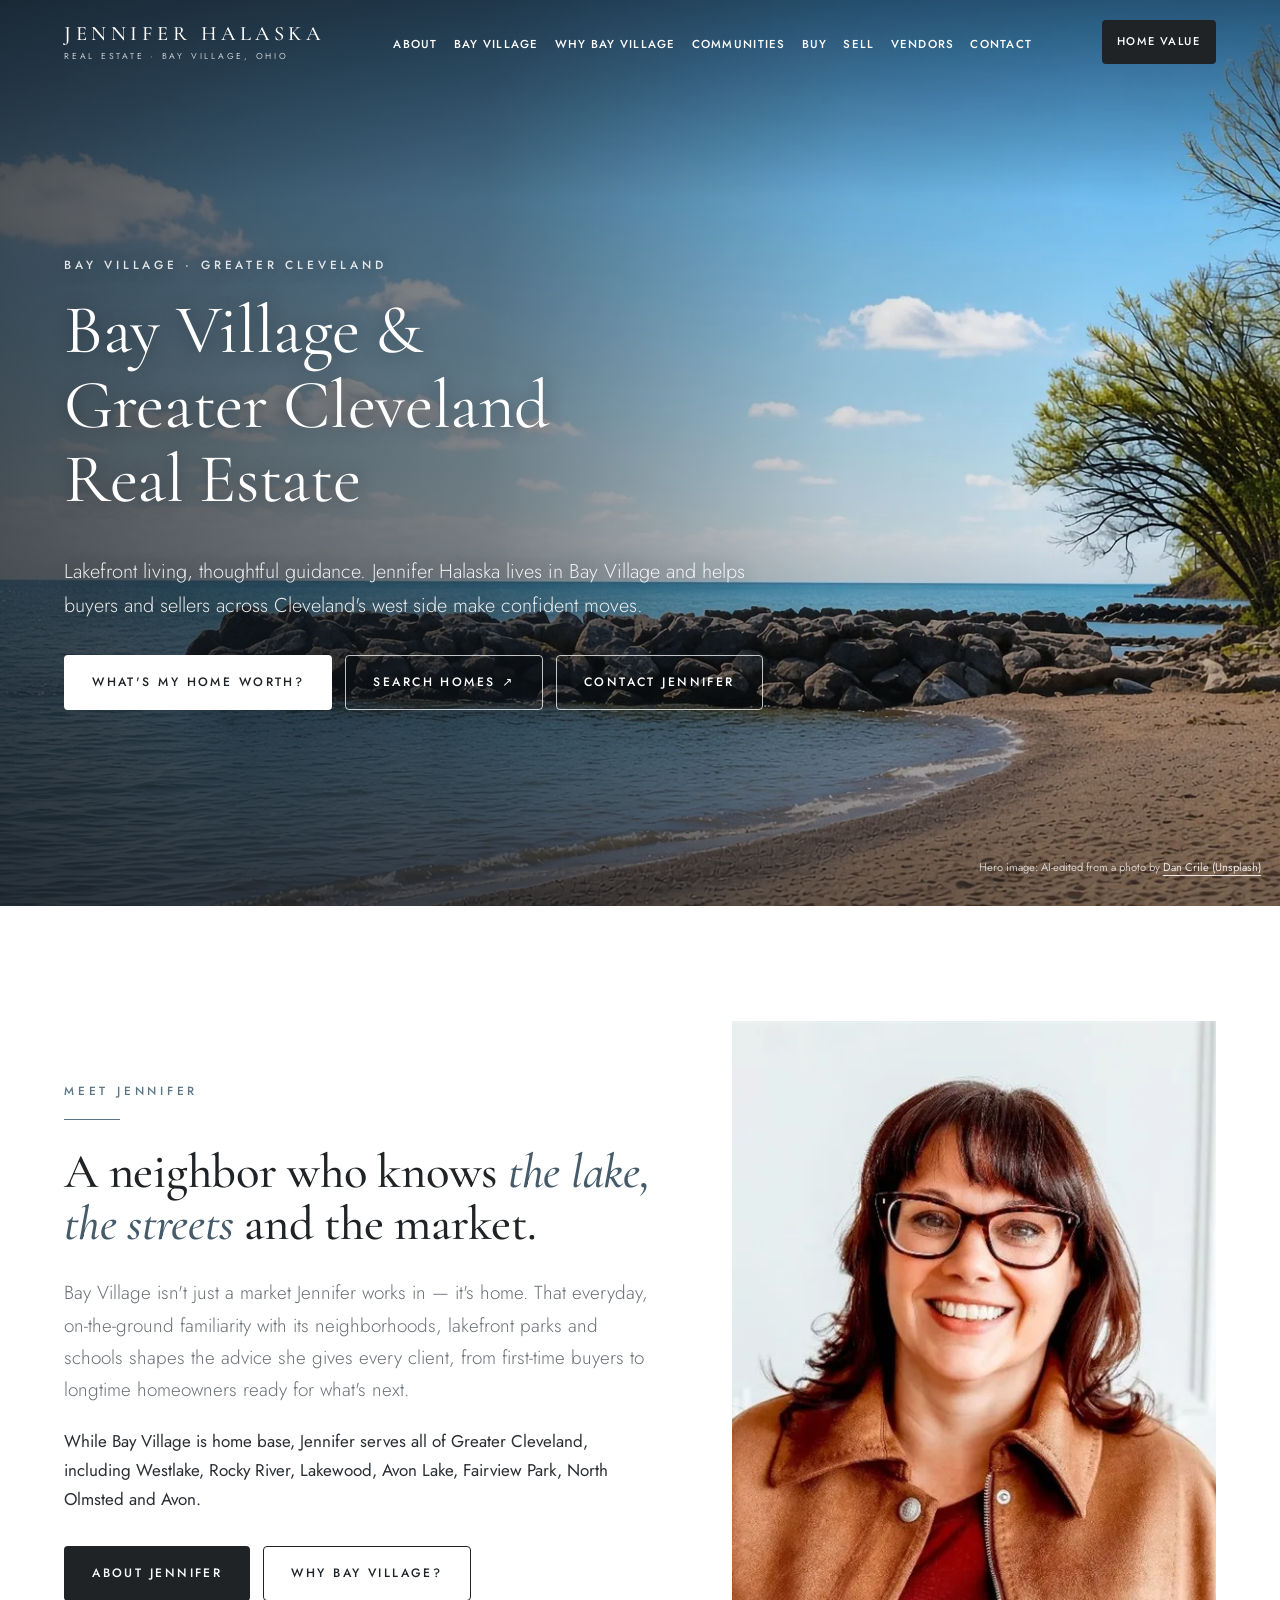
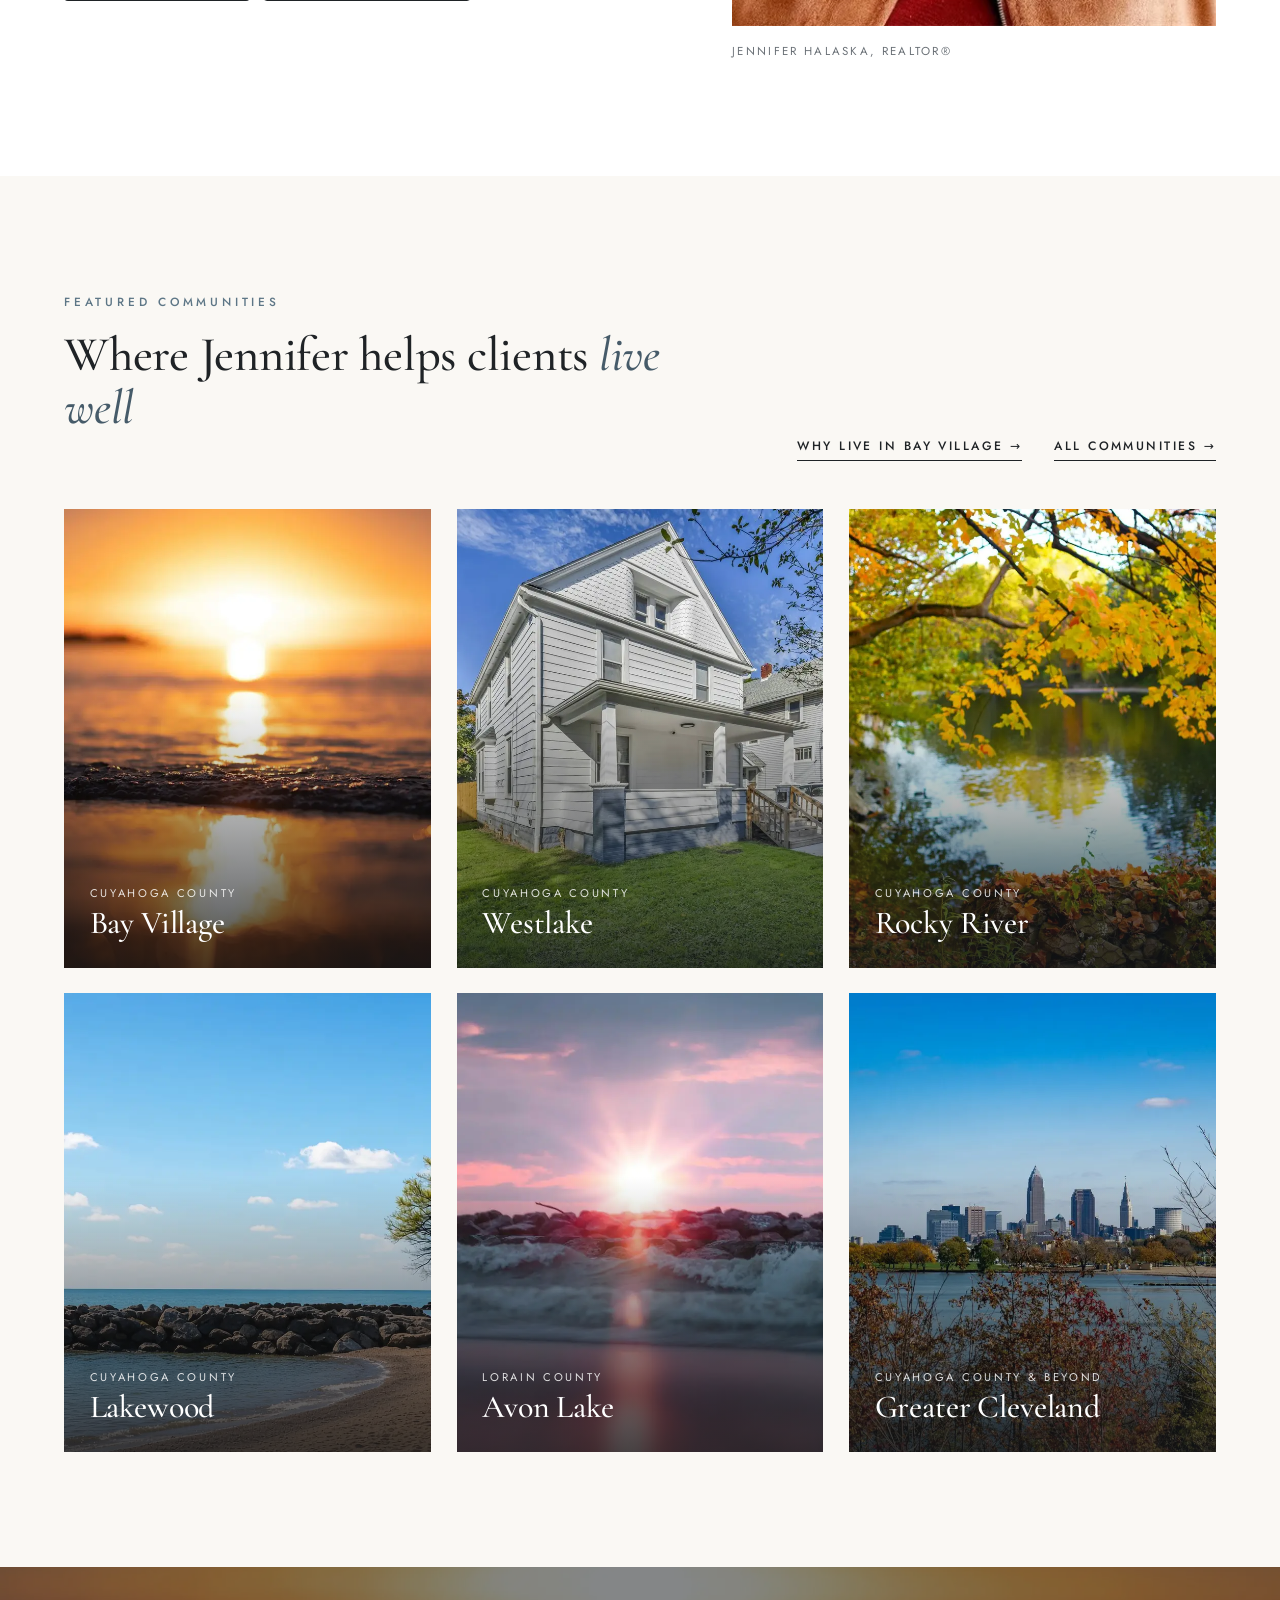
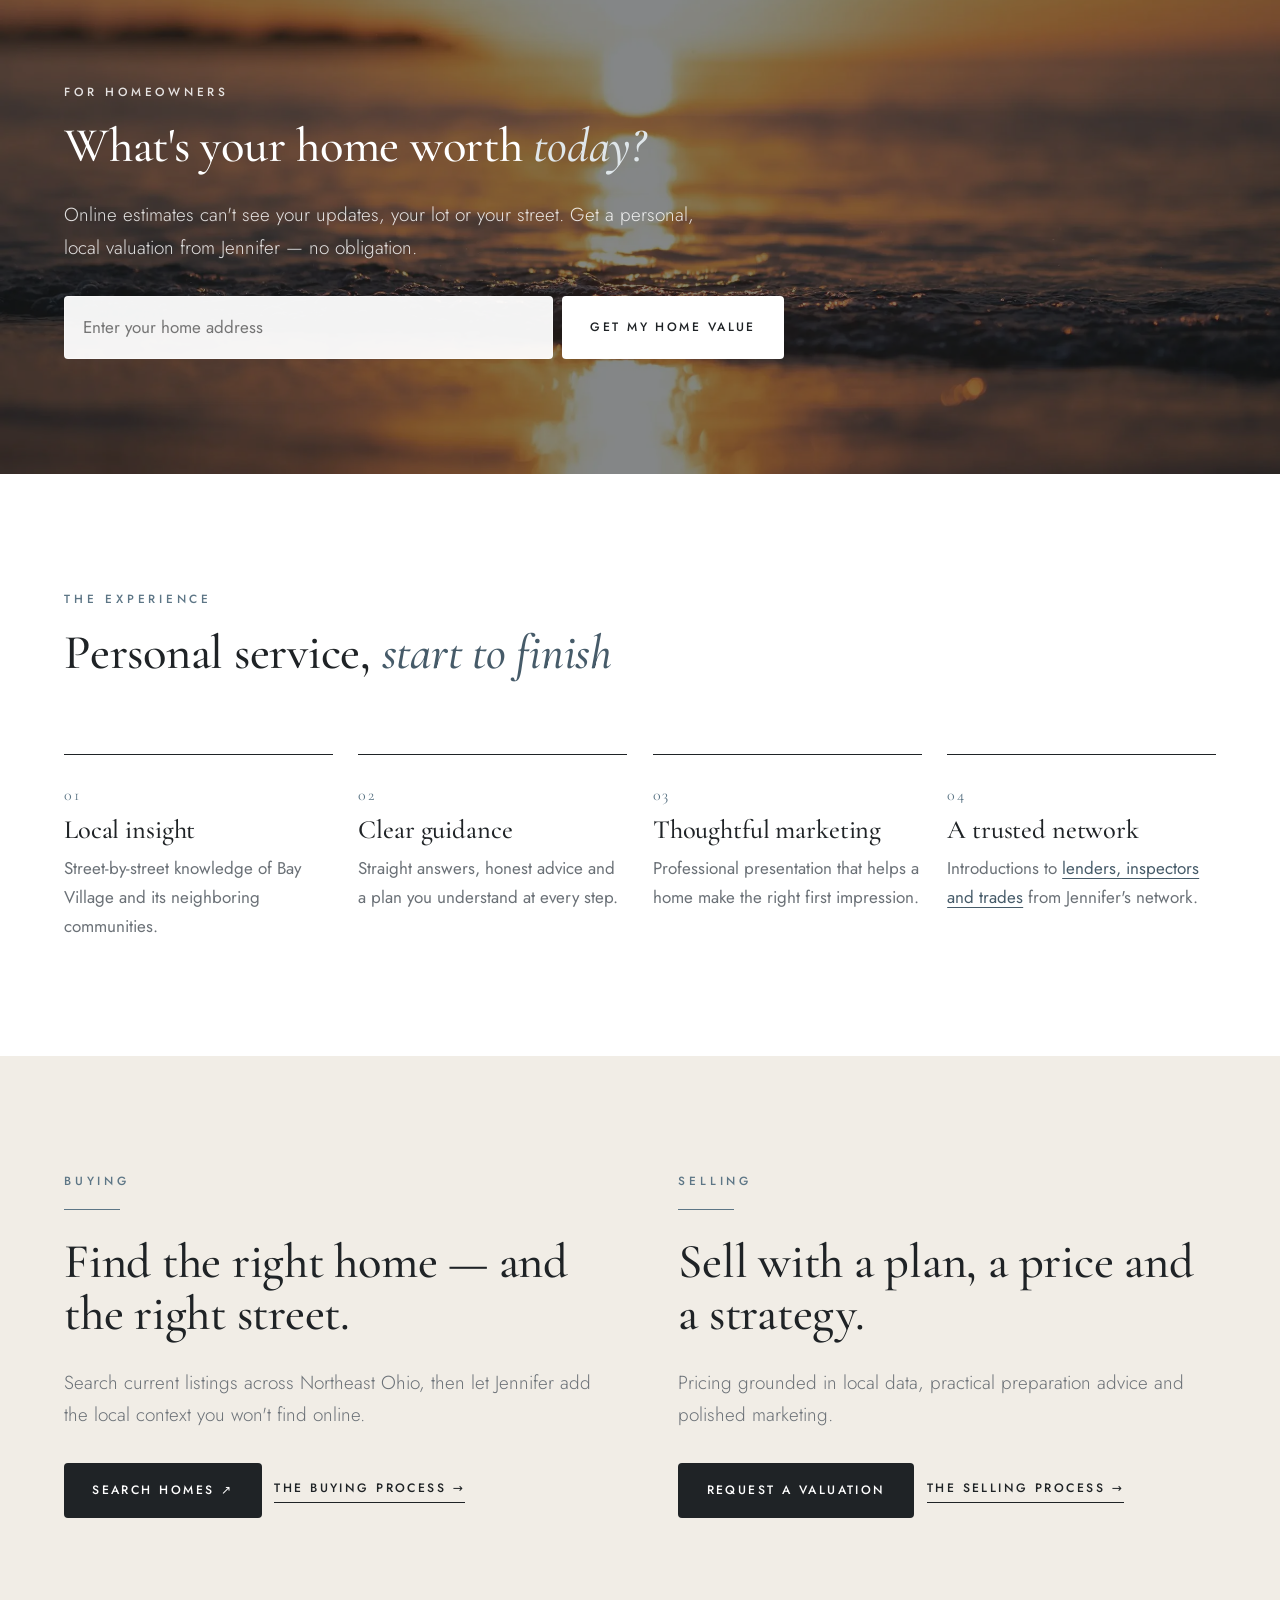
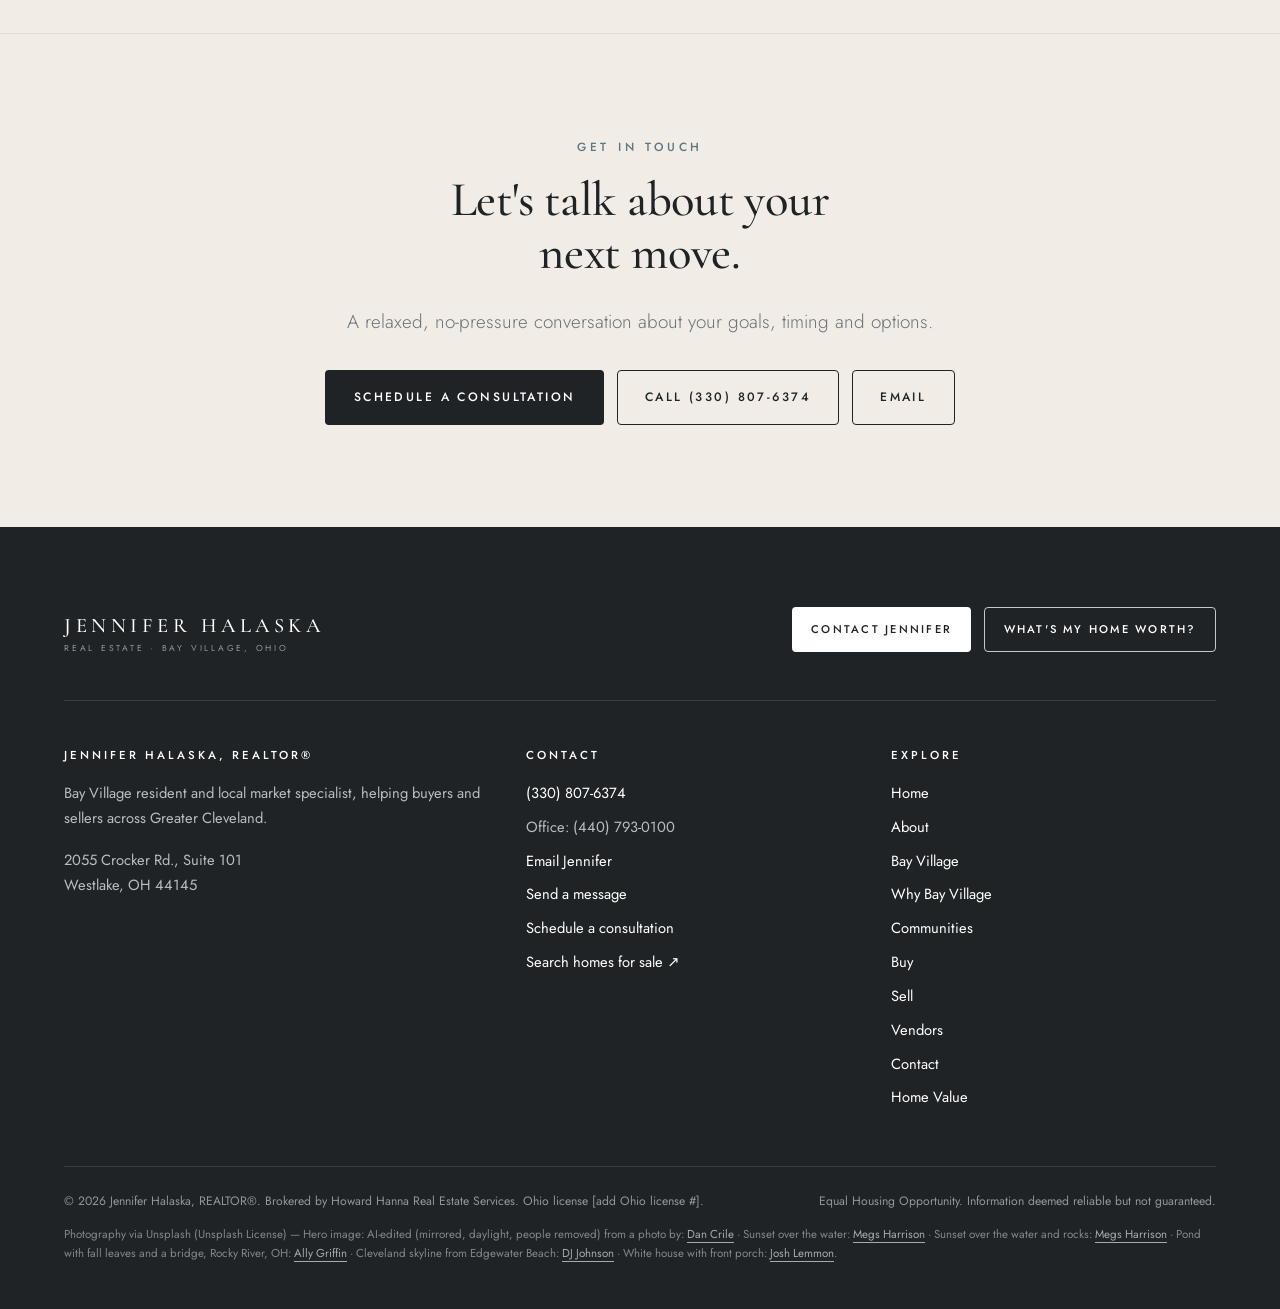
==== index.html @ 8b2d4444 "Launch bayvillageohio.com: Jennifer Halaska real estate site" ====
<!doctype html>
<html lang="en">
<head>
<meta charset="utf-8">
<meta name="viewport" content="width=device-width, initial-scale=1">
<title>Bay Village & Greater Cleveland Real Estate | Jennifer Halaska, REALTOR®</title>
<meta name="description" content="Jennifer Halaska is a Bay Village, Ohio REALTOR® helping buyers and sellers in Bay Village, Westlake, Rocky River, Lakewood, Avon Lake and across Greater Cleveland.">
<link rel="canonical" href="https://bayvillageohio.com/">
<meta name="robots" content="index, follow">
<meta name="theme-color" content="#1f2326">
<meta property="og:type" content="website">
<meta property="og:site_name" content="Jennifer Halaska Real Estate">
<meta property="og:title" content="Bay Village & Greater Cleveland Real Estate | Jennifer Halaska, REALTOR®">
<meta property="og:description" content="Jennifer Halaska is a Bay Village, Ohio REALTOR® helping buyers and sellers in Bay Village, Westlake, Rocky River, Lakewood, Avon Lake and across Greater Cleveland.">
<meta property="og:url" content="https://bayvillageohio.com/">
<meta property="og:image" content="https://bayvillageohio.com/assets/img/og-image.jpg">
<meta property="og:image:width" content="1200"><meta property="og:image:height" content="630">
<meta property="og:locale" content="en_US">
<meta name="twitter:card" content="summary_large_image">
<meta name="twitter:title" content="Bay Village & Greater Cleveland Real Estate | Jennifer Halaska, REALTOR®">
<meta name="twitter:description" content="Jennifer Halaska is a Bay Village, Ohio REALTOR® helping buyers and sellers in Bay Village, Westlake, Rocky River, Lakewood, Avon Lake and across Greater Cleveland.">
<meta name="twitter:image" content="https://bayvillageohio.com/assets/img/og-image.jpg">
<meta name="geo.region" content="US-OH"><meta name="geo.placename" content="Bay Village">
<link rel="icon" href="assets/img/favicon.svg" type="image/svg+xml">
<link rel="preconnect" href="https://fonts.googleapis.com">
<link rel="preconnect" href="https://fonts.gstatic.com" crossorigin>
<link href="https://fonts.googleapis.com/css2?family=Cormorant+Garamond:ital,wght@0,400;0,500;1,400;1,500&family=Jost:wght@300;400;500&display=swap" rel="stylesheet">
<link rel="stylesheet" href="assets/css/styles.css">
<script type="application/ld+json">{"@context": "https://schema.org", "@type": "RealEstateAgent", "@id": "https://bayvillageohio.com/#agent", "name": "Jennifer Halaska", "jobTitle": "REALTOR®", "url": "https://bayvillageohio.com/", "image": "https://bayvillageohio.com/assets/img/jennifer-halaska-realtor-bay-village.jpg", "telephone": "+13308076374", "contactPoint": [{"@type": "ContactPoint", "telephone": "+13308076374", "contactType": "sales", "areaServed": "US-OH"}, {"@type": "ContactPoint", "telephone": "+14407930100", "contactType": "office"}], "worksFor": {"@type": "RealEstateAgent", "name": "Howard Hanna Real Estate Services"}, "address": {"@type": "PostalAddress", "streetAddress": "2055 Crocker Rd., Suite 101", "addressLocality": "Westlake", "addressRegion": "OH", "postalCode": "44145", "addressCountry": "US"}, "areaServed": [{"@type": "City", "name": "Bay Village, OH"}, {"@type": "City", "name": "Westlake, OH"}, {"@type": "City", "name": "Avon Lake, OH"}, {"@type": "City", "name": "Rocky River, OH"}, {"@type": "City", "name": "Lakewood, OH"}, {"@type": "City", "name": "Fairview Park, OH"}, {"@type": "City", "name": "North Olmsted, OH"}, {"@type": "City", "name": "Avon, OH"}, {"@type": "City", "name": "Cleveland, OH"}], "sameAs": ["https://jenniferhalaska.howardhanna.com/"], "knowsAbout": ["Bay Village real estate", "Greater Cleveland homes", "Lakefront homes", "Home valuation"]}</script>
</head>
<body class="home">
<a class="skip" href="#main">Skip to content</a>
<header class="site-header">
 <nav class="container nav" aria-label="Main">
  <a class="wordmark" href="index.html" aria-label="Jennifer Halaska Real Estate — home"><span class="wm-name">Jennifer Halaska</span><span class="wm-sub">Real Estate · Bay Village, Ohio</span></a>
  <ul class="nav-links" id="nav-links"><li><a href="about.html">About</a></li><li><a href="bay-village.html">Bay Village</a></li><li><a href="why-bay-village.html">Why Bay Village</a></li><li><a href="areas.html">Communities</a></li><li><a href="buyers.html">Buy</a></li><li><a href="sellers.html">Sell</a></li><li><a href="vendors.html">Vendors</a></li><li><a href="contact.html">Contact</a></li></ul>
  <div class="nav-cta">
   <a class="btn btn-outline btn-sm" href="tel:+13308076374">(330) 807-6374</a>
   <a class="btn btn-dark btn-sm" href="home-value.html">Home Value</a>
   <button class="menu-btn" aria-expanded="false" aria-controls="nav-links">Menu</button>
  </div>
 </nav>
</header>
<main id="main">

<section class="hero" aria-label="Introduction">
 <picture><source srcset="assets/img/hero-lake-erie-daylight.webp" type="image/webp"><img class="hero-img" src="assets/img/hero-lake-erie-daylight.jpg" width="2560" height="1440" alt="Sunlit Lake Erie shoreline with a rocky breakwall and sandy beach under a clear blue sky" fetchpriority="high" decoding="async"></picture>
 <div class="container hero-inner">
  <span class="kicker">Bay Village · Greater Cleveland</span>
  <h1>Bay Village &amp; Greater Cleveland Real Estate</h1>
  <p class="lead">Lakefront living, thoughtful guidance. Jennifer Halaska lives in Bay Village and helps buyers and sellers across Cleveland's west side make confident moves.</p>
  <div class="btn-row">
   <a class="btn btn-white" href="home-value.html">What's my home worth?</a>
   <a class="btn btn-ghost-light" href="https://jenniferhalaska.howardhanna.com/" target="_blank" rel="noopener">Search homes ↗</a>
   <a class="btn btn-ghost-light" href="contact.html">Contact Jennifer</a>
  </div>
 </div>
 <p class="hero-credit">Hero image: AI-edited from a photo by <a href="https://unsplash.com/photos/cKwfDLa5XXw" target="_blank" rel="noopener">Dan Crile (Unsplash)</a></p>
</section>

<section class="bg-white">
 <div class="container split wide-left">
  <div>
   <span class="kicker">Meet Jennifer</span>
   <div class="rule"></div>
   <h2>A neighbor who knows <em>the lake, the streets</em> and the market.</h2>
   <p class="lead">Bay Village isn't just a market Jennifer works in — it's home. That everyday, on-the-ground familiarity with its neighborhoods, lakefront parks and schools shapes the advice she gives every client, from first-time buyers to longtime homeowners ready for what's next.</p>
   <p>While Bay Village is home base, Jennifer serves all of Greater Cleveland, including Westlake, Rocky River, Lakewood, Avon Lake, Fairview Park, North Olmsted and Avon.</p>
   <div class="btn-row"><a class="btn btn-dark" href="about.html">About Jennifer</a><a class="btn btn-outline" href="why-bay-village.html">Why Bay Village?</a></div>
  </div>
  <figure class="portrait" style="margin:0">
   <picture><source srcset="assets/img/jennifer-halaska-realtor-bay-village.webp" type="image/webp"><img src="assets/img/jennifer-halaska-realtor-bay-village.jpg" width="622" height="628" loading="lazy" alt="Portrait of Jennifer Halaska, REALTOR® in Bay Village, Ohio"></picture>
   <figcaption>Jennifer Halaska, REALTOR®</figcaption>
  </figure>
 </div>
</section>

<section>
 <div class="container">
  <div class="section-head"><div><span class="kicker">Featured communities</span><h2>Where Jennifer helps clients <em>live well</em></h2></div><div style="display:flex;gap:2rem;flex-wrap:wrap"><a class="link-arrow" href="why-bay-village.html">Why live in Bay Village →</a><a class="link-arrow" href="areas.html">All communities →</a></div></div>
  <div class="grid g3"><a class="comm" href="bay-village.html"><picture><source srcset="assets/img/card-bay-village.webp" type="image/webp"><img class="" src="assets/img/card-bay-village.jpg" width="720" height="920" alt="Sun setting over calm water" loading="lazy" decoding="async"></picture><div class="comm-body"><span>Cuyahoga County</span><h3>Bay Village</h3></div></a><a class="comm" href="areas.html#westlake"><picture><source srcset="assets/img/card-westlake.webp" type="image/webp"><img class="" src="assets/img/card-westlake.jpg" width="720" height="920" alt="White two-story house with a front porch" loading="lazy" decoding="async"></picture><div class="comm-body"><span>Cuyahoga County</span><h3>Westlake</h3></div></a><a class="comm" href="areas.html#rocky-river"><picture><source srcset="assets/img/card-rocky-river.webp" type="image/webp"><img class="" src="assets/img/card-rocky-river.jpg" width="720" height="920" alt="Pond framed by autumn leaves in Rocky River, Ohio" loading="lazy" decoding="async"></picture><div class="comm-body"><span>Cuyahoga County</span><h3>Rocky River</h3></div></a><a class="comm" href="areas.html#lakewood"><picture><source srcset="assets/img/card-lakewood.webp" type="image/webp"><img class="" src="assets/img/card-lakewood.jpg" width="720" height="920" alt="Sunlit Lake Erie shoreline with a rocky breakwall" loading="lazy" decoding="async"></picture><div class="comm-body"><span>Cuyahoga County</span><h3>Lakewood</h3></div></a><a class="comm" href="areas.html#avon-lake"><picture><source srcset="assets/img/card-avon-lake.webp" type="image/webp"><img class="" src="assets/img/card-avon-lake.jpg" width="720" height="920" alt="Sun setting over a rocky shoreline" loading="lazy" decoding="async"></picture><div class="comm-body"><span>Lorain County</span><h3>Avon Lake</h3></div></a><a class="comm" href="areas.html#greater-cleveland"><picture><source srcset="assets/img/card-cleveland.webp" type="image/webp"><img class="" src="assets/img/card-cleveland.jpg" width="720" height="920" alt="Cleveland skyline across the water from Edgewater Beach" loading="lazy" decoding="async"></picture><div class="comm-body"><span>Cuyahoga County & beyond</span><h3>Greater Cleveland</h3></div></a></div>
 </div>
</section>

<section class="value-band">
 <picture><source srcset="assets/img/lake-erie-sunset-shore.webp" type="image/webp"><img class="vb-img" src="assets/img/lake-erie-sunset-shore.jpg" width="2400" height="1400" alt="Sun setting over the lake" loading="lazy" decoding="async"></picture>
 <div class="container">
  <span class="kicker" style="color:rgba(255,255,255,.85)">For homeowners</span>
  <h2>What's your home worth <em style="color:#dfe6ea">today?</em></h2>
  <p class="lead">Online estimates can't see your updates, your lot or your street. Get a personal, local valuation from Jennifer — no obligation.</p>
  <form class="value-form" action="home-value.html" method="get">
   <label class="hp" for="hv-address">Property address</label>
   <input id="hv-address" name="address" placeholder="Enter your home address" autocomplete="street-address" required>
   <button class="btn btn-white" type="submit">Get my home value</button>
  </form>
 </div>
</section>

<section class="bg-white">
 <div class="container">
  <div class="section-head"><div><span class="kicker">The experience</span><h2>Personal service, <em>start to finish</em></h2></div></div>
  <div class="grid g4">
   <div class="pillar"><span class="num">01</span><h3>Local insight</h3><p>Street-by-street knowledge of Bay Village and its neighboring communities.</p></div>
   <div class="pillar"><span class="num">02</span><h3>Clear guidance</h3><p>Straight answers, honest advice and a plan you understand at every step.</p></div>
   <div class="pillar"><span class="num">03</span><h3>Thoughtful marketing</h3><p>Professional presentation that helps a home make the right first impression.</p></div>
   <div class="pillar"><span class="num">04</span><h3>A trusted network</h3><p>Introductions to <a href="vendors.html">lenders, inspectors and trades</a> from Jennifer's network.</p></div>
  </div>
 </div>
</section>

<section class="bg-stone">
 <div class="container split">
  <div>
   <span class="kicker">Buying</span><div class="rule"></div>
   <h2>Find the right home — and the right street.</h2>
   <p class="lead">Search current listings across Northeast Ohio, then let Jennifer add the local context you won't find online.</p>
   <div class="btn-row"><a class="btn btn-dark" href="https://jenniferhalaska.howardhanna.com/" target="_blank" rel="noopener">Search homes ↗</a><a class="link-arrow" style="align-self:center" href="buyers.html">The buying process →</a></div>
  </div>
  <div>
   <span class="kicker">Selling</span><div class="rule"></div>
   <h2>Sell with a plan, a price and a strategy.</h2>
   <p class="lead">Pricing grounded in local data, practical preparation advice and polished marketing.</p>
   <div class="btn-row"><a class="btn btn-dark" href="home-value.html">Request a valuation</a><a class="link-arrow" style="align-self:center" href="sellers.html">The selling process →</a></div>
  </div>
 </div>
</section>
<!-- PLACEHOLDER: Testimonials intentionally omitted until Jennifer supplies real, client-approved reviews. -->
<section class="cta"><div class="container"><span class="kicker">Get in touch</span><h2>Let's talk about your next move.</h2><p class="lead" style="margin-inline:auto">A relaxed, no-pressure conversation about your goals, timing and options.</p>
<div class="btn-row"><a class="btn btn-dark" href="contact.html?topic=Consultation#contact-form">Schedule a consultation</a><a class="btn btn-outline" href="tel:+13308076374">Call (330) 807-6374</a><a class="btn btn-outline" href="mailto:your-email@example.com">Email</a></div></div></section>
</main>
<footer class="site-footer">
 <div class="container">
  <div class="footer-top">
   <a class="wordmark" href="index.html" aria-label="Jennifer Halaska Real Estate — home"><span class="wm-name">Jennifer Halaska</span><span class="wm-sub">Real Estate · Bay Village, Ohio</span></a>
   <div class="btn-row" style="margin:0"><a class="btn btn-white btn-sm" href="contact.html">Contact Jennifer</a><a class="btn btn-ghost-light btn-sm" href="home-value.html">What's my home worth?</a></div>
  </div>
  <div class="footer-grid">
   <div>
    <h3>Jennifer Halaska, REALTOR®</h3>
    <p>Bay Village resident and local market specialist, helping buyers and sellers across Greater Cleveland.</p>
    <p>2055 Crocker Rd., Suite 101<br>Westlake, OH 44145</p>
   </div>
   <div>
    <h3>Contact</h3>
    <ul>
     <li><a href="tel:+13308076374">(330) 807-6374</a></li>
     <li><a href="tel:+14407930100" style="color:#b7bdc2">Office: (440) 793-0100</a></li>
     <li><a href="mailto:your-email@example.com">Email Jennifer</a></li>
     <li><a href="contact.html">Send a message</a></li>
     <li><a href="contact.html?topic=Consultation#contact-form">Schedule a consultation</a></li>
     <li><a href="https://jenniferhalaska.howardhanna.com/" target="_blank" rel="noopener">Search homes for sale ↗</a></li>
    </ul>
   </div>
   <div>
    <h3>Explore</h3>
    <ul><li><a href="index.html">Home</a></li><li><a href="about.html">About</a></li><li><a href="bay-village.html">Bay Village</a></li><li><a href="why-bay-village.html">Why Bay Village</a></li><li><a href="areas.html">Communities</a></li><li><a href="buyers.html">Buy</a></li><li><a href="sellers.html">Sell</a></li><li><a href="vendors.html">Vendors</a></li><li><a href="contact.html">Contact</a></li><li><a href="home-value.html">Home Value</a></li></ul>
   </div>
  </div>
  <div class="legal">
   <span>© <span id="year">2026</span> Jennifer Halaska, REALTOR®. Brokered by Howard Hanna Real Estate Services. Ohio license [add Ohio license #].</span>
   <span>Equal Housing Opportunity. Information deemed reliable but not guaranteed.</span>
  </div>
  <p class="credits">Photography via Unsplash (Unsplash License) — Hero image: AI-edited (mirrored, daylight, people removed) from a photo by: <a href="https://unsplash.com/photos/cKwfDLa5XXw" rel="noopener" target="_blank">Dan Crile</a> · Sunset over the water: <a href="https://unsplash.com/photos/Dq3b6rRN6GM" rel="noopener" target="_blank">Megs Harrison</a> · Sunset over the water and rocks: <a href="https://unsplash.com/photos/rZB9PkayhJQ" rel="noopener" target="_blank">Megs Harrison</a> · Pond with fall leaves and a bridge, Rocky River, OH: <a href="https://unsplash.com/photos/Fd6k4VZR9JA" rel="noopener" target="_blank">Ally Griffin</a> · Cleveland skyline from Edgewater Beach: <a href="https://unsplash.com/photos/qQLg8lPYU1k" rel="noopener" target="_blank">DJ Johnson</a> · White house with front porch: <a href="https://unsplash.com/photos/CnbbCRH71Wg" rel="noopener" target="_blank">Josh Lemmon</a>.</p>
 </div>
</footer>
<script src="assets/js/main.js" defer></script>
</body>
</html>
---- assets/css/styles.css ----
/* Jennifer Halaska — boutique real estate brand
   Palette: warm white, charcoal, lake blue-gray accent */
:root{
  --paper:#faf8f4; --stone:#f1ede6; --line:#e4dfd6; --char:#1f2326; --char-2:#2c3135; --ink:#2b2f33; --muted:#6b7177;
  --lake:#5d7686; --lake-d:#465b69; --lake-l:#dfe6ea; --white:#fff;
  --serif:"Cormorant Garamond",Georgia,serif; --sans:"Jost",system-ui,-apple-system,"Segoe UI",Roboto,Arial,sans-serif;
  --max:1240px; --r:4px;
}
*{box-sizing:border-box}
html{scroll-behavior:smooth}
body{margin:0;font-family:var(--sans);font-weight:400;color:var(--ink);background:var(--paper);line-height:1.7;font-size:17px;-webkit-font-smoothing:antialiased}
img{max-width:100%;height:auto;display:block}
a{color:var(--lake-d);text-underline-offset:4px;text-decoration-thickness:1px}
a:hover{color:var(--char)}
:focus-visible{outline:2px solid var(--lake);outline-offset:3px}
h1,h2,h3{font-family:var(--serif);font-weight:500;line-height:1.08;color:var(--char);margin:0 0 .55em;letter-spacing:-.005em}
h1{font-size:clamp(2.8rem,6vw,5.4rem)}
h2{font-size:clamp(2.1rem,3.8vw,3.4rem)}
h3{font-size:1.65rem}
h2 em,h1 em{font-style:italic;color:var(--lake-d)}
p{margin:0 0 1.15em}
.container{width:min(var(--max),90vw);margin-inline:auto}
.narrow{max-width:760px}
.kicker{display:block;font-size:.74rem;letter-spacing:.32em;text-transform:uppercase;color:var(--lake);font-weight:500;margin-bottom:1.1rem}
.lead{font-size:1.18rem;color:var(--muted);max-width:60ch;font-weight:300}
.skip{position:absolute;left:-999px;top:0;background:var(--char);color:#fff;padding:.6rem 1rem;z-index:100}
.skip:focus{left:1rem}
.rule{width:56px;height:1px;background:var(--lake);margin:0 0 1.6rem}
.center{text-align:center}.center .rule{margin-inline:auto}.center .lead{margin-inline:auto}

/* Header */
.site-header{position:sticky;top:0;z-index:50;background:rgba(250,248,244,.96);backdrop-filter:blur(10px);border-bottom:1px solid var(--line);transition:background .3s ease,border-color .3s ease}
.nav{display:flex;align-items:center;justify-content:space-between;gap:1.5rem;min-height:84px}
.wordmark{text-decoration:none;color:var(--char);display:flex;flex-direction:column;line-height:1}
.wordmark .wm-name{white-space:nowrap;font-family:var(--serif);font-size:1.4rem;letter-spacing:.24em;text-transform:uppercase;font-weight:500}
.wordmark .wm-sub{white-space:nowrap;font-size:.58rem;letter-spacing:.36em;text-transform:uppercase;color:var(--muted);margin-top:.45rem}
.nav-links{display:flex;gap:1.4rem;list-style:none;margin:0;padding:0}
.nav-links a{white-space:nowrap;text-decoration:none;color:var(--ink);font-size:.78rem;letter-spacing:.16em;text-transform:uppercase;font-weight:500;padding:.3rem 0;border-bottom:1px solid transparent}
.nav-links a:hover,.nav-links a[aria-current="page"]{border-bottom-color:var(--lake);color:var(--char)}
.nav-cta{display:flex;gap:.6rem;align-items:center}
.menu-btn{display:none;background:none;border:1px solid var(--line);padding:.5rem .8rem;font:inherit;font-size:.8rem;letter-spacing:.14em;text-transform:uppercase;cursor:pointer;color:var(--char)}
/* transparent header over home hero */
.home .site-header{position:fixed;left:0;right:0;background:transparent;border-color:transparent;backdrop-filter:none}
.home .site-header .wordmark,.home .site-header .nav-links a{color:#fff}
.home .site-header .wordmark .wm-sub{color:rgba(255,255,255,.75)}
.home .site-header .btn-outline{color:#fff;border-color:rgba(255,255,255,.7)}
.home .site-header.scrolled{background:rgba(250,248,244,.97);border-color:var(--line);backdrop-filter:blur(10px)}
.home .site-header.scrolled .wordmark,.home .site-header.scrolled .nav-links a{color:var(--char)}
.home .site-header.scrolled .wordmark .wm-sub{color:var(--muted)}
.home .site-header.scrolled .btn-outline{color:var(--char);border-color:var(--char)}
@media (max-width:1240px){.nav-cta .btn-outline{display:none}}
@media (max-width:1100px){
  .menu-btn{display:inline-flex}
  .nav-links{position:absolute;top:84px;left:0;right:0;background:var(--paper);flex-direction:column;padding:1.2rem 5vw 1.6rem;border-bottom:1px solid var(--line);display:none;gap:1rem}
  .nav-links.open{display:flex}
  .home .site-header .nav-links a{color:var(--char)}
  .nav-cta .btn-outline{display:none}
}

/* Buttons */
.btn{white-space:nowrap;display:inline-flex;align-items:center;justify-content:center;gap:.6rem;padding:1rem 1.7rem;font-family:var(--sans);font-size:.76rem;letter-spacing:.2em;text-transform:uppercase;font-weight:500;text-decoration:none;border:1px solid transparent;border-radius:var(--r);cursor:pointer;transition:background .25s ease,color .25s ease,border-color .25s ease,transform .15s ease}
.btn:active{transform:scale(.98)}
.btn-dark{background:var(--char);color:#fff}.btn-dark:hover{background:var(--lake-d);color:#fff}
.btn-lake{background:var(--lake);color:#fff}.btn-lake:hover{background:var(--lake-d);color:#fff}
.btn-white{background:#fff;color:var(--char)}.btn-white:hover{background:var(--lake-l);color:var(--char)}
.btn-outline{border-color:var(--char);color:var(--char);background:transparent}.btn-outline:hover{background:var(--char);color:#fff}
.btn-ghost-light{border-color:rgba(255,255,255,.75);color:#fff}.btn-ghost-light:hover{background:#fff;color:var(--char)}
.btn-sm{padding:.75rem 1.15rem;font-size:.7rem}
.btn-row{display:flex;flex-wrap:wrap;gap:.8rem;margin-top:2rem}
.link-arrow{font-size:.76rem;letter-spacing:.2em;text-transform:uppercase;font-weight:500;text-decoration:none;color:var(--char);border-bottom:1px solid var(--char);padding-bottom:.2rem}
.link-arrow:hover{color:var(--lake-d);border-color:var(--lake-d)}

/* Hero */
.hero{position:relative;min-height:100vh;min-height:max(680px,100svh);display:flex;align-items:flex-end;color:#fff;overflow:hidden;background:var(--char)}
.hero picture,.hero .hero-img{position:absolute;inset:0;width:100%;height:100%}
.hero .hero-img{object-fit:cover;object-position:center 55%}
.hero::after{content:"";position:absolute;inset:0;background:linear-gradient(180deg,rgba(16,22,28,.55) 0%,rgba(16,22,28,0) 22%),linear-gradient(90deg,rgba(16,22,28,.72) 0%,rgba(16,22,28,.5) 38%,rgba(16,22,28,.12) 66%,rgba(16,22,28,0) 85%),linear-gradient(0deg,rgba(16,22,28,.45) 0%,rgba(16,22,28,0) 40%)}
.hero h1,.hero .lead,.hero .kicker{text-shadow:0 1px 18px rgba(10,14,18,.35)}
.hero-inner{position:relative;z-index:2;padding:140px 0 clamp(4rem,9vh,7rem)}
.hero h1{color:#fff;max-width:17ch;font-weight:400;font-size:clamp(2.8rem,5.4vw,4.8rem)}
.hero .kicker{color:rgba(255,255,255,.85)}
.hero .lead{color:rgba(255,255,255,.88);font-size:1.25rem}
.hero-credit{position:absolute;right:1.2rem;bottom:1rem;z-index:2;font-size:.7rem;color:rgba(255,255,255,.7)}
.hero-credit a{color:rgba(255,255,255,.85)}

/* Page hero (image) */
.page-hero{position:relative;padding:clamp(7rem,14vw,10rem) 0 clamp(3.5rem,7vw,5.5rem);background:var(--stone);border-bottom:1px solid var(--line)}
.page-hero.has-img{color:#fff;background:var(--char);border:0;overflow:hidden}
.page-hero.has-img picture,.page-hero.has-img .ph-img{position:absolute;inset:0;width:100%;height:100%}
.page-hero.has-img .ph-img{object-fit:cover}
.page-hero.has-img::after{content:"";position:absolute;inset:0;background:linear-gradient(180deg,rgba(20,22,24,.35),rgba(20,22,24,.7))}
.page-hero .container{position:relative;z-index:2}
.page-hero.has-img h1,.page-hero.has-img .lead,.page-hero.has-img .crumbs a,.page-hero.has-img .crumbs{color:#fff}
.page-hero.has-img .kicker{color:rgba(255,255,255,.85)}
.crumbs{font-size:.72rem;letter-spacing:.18em;text-transform:uppercase;color:var(--muted);margin-bottom:1.4rem}
.crumbs a{color:inherit;text-decoration:none}

/* Sections */
section{padding:clamp(4.5rem,9vw,8rem) 0}
.bg-stone{background:var(--stone)}
.bg-white{background:#fff}
.bg-char{background:var(--char);color:#d9dcde}
.bg-char h2,.bg-char h3{color:#fff}.bg-char .lead{color:#b9bfc4}.bg-char .kicker{color:#a9bccb}
.split{display:grid;grid-template-columns:1fr 1fr;gap:clamp(2.5rem,6vw,6rem);align-items:center}
.split.wide-left{grid-template-columns:1.1fr .9fr}
@media (max-width:900px){.split,.split.wide-left{grid-template-columns:1fr}}
.grid{display:grid;gap:1.6rem}
.g2{grid-template-columns:repeat(2,1fr)}.g3{grid-template-columns:repeat(3,1fr)}.g4{grid-template-columns:repeat(4,1fr)}
@media (max-width:1000px){.g3,.g4{grid-template-columns:repeat(2,1fr)}}
@media (max-width:640px){.g2,.g3,.g4{grid-template-columns:1fr}}
.section-head{display:flex;justify-content:space-between;align-items:flex-end;gap:2rem;margin-bottom:3rem;flex-wrap:wrap}
.section-head > div{max-width:640px}

/* Intro / portrait */
.portrait{position:relative}
.portrait img{width:100%;aspect-ratio:4/5;object-fit:cover;object-position:center 30%}
.portrait figcaption{font-size:.72rem;letter-spacing:.2em;text-transform:uppercase;color:var(--muted);margin-top:1rem}
.signature{font-family:var(--serif);font-style:italic;font-size:2rem;color:var(--char);margin-top:1.5rem}

/* Pillars */
.pillar{border-top:1px solid var(--char);padding-top:1.6rem}
.pillar .num{font-family:var(--serif);font-size:1rem;color:var(--lake);letter-spacing:.1em}
.pillar h3{margin:.4rem 0 .6rem}
.pillar p{color:var(--muted);margin:0}

/* Community cards */
.comm{position:relative;display:block;overflow:hidden;text-decoration:none;color:#fff;aspect-ratio:4/5;background:var(--char)}
.comm img{position:absolute;inset:0;width:100%;height:100%;object-fit:cover;transition:transform .8s cubic-bezier(.2,.7,.2,1)}
.comm::after{content:"";position:absolute;inset:0;background:linear-gradient(180deg,rgba(20,22,24,0) 40%,rgba(20,22,24,.78) 100%)}
.comm:hover img{transform:scale(1.05)}
.comm .comm-body{position:absolute;left:1.6rem;right:1.6rem;bottom:1.5rem;z-index:2}
.comm h3{color:#fff;font-size:2rem;margin:0 0 .2rem}
.comm span{font-size:.7rem;letter-spacing:.24em;text-transform:uppercase;color:rgba(255,255,255,.85)}

/* Home value band */
.value-band{position:relative;color:#fff;overflow:hidden;background:var(--char)}
.value-band picture,.value-band .vb-img{position:absolute;inset:0;width:100%;height:100%}
.value-band .vb-img{object-fit:cover;opacity:.45}
.value-band .container{position:relative;z-index:2}
.value-band h2{color:#fff}
.value-band .lead{color:rgba(255,255,255,.85)}
.value-form{display:flex;gap:.6rem;flex-wrap:wrap;margin-top:2rem;max-width:720px}
.value-form input{flex:1 1 320px;padding:1rem 1.1rem;border:1px solid rgba(255,255,255,.5);background:rgba(255,255,255,.95);font:inherit;border-radius:var(--r);color:var(--char)}

/* Cards / lists */
.card{background:#fff;border:1px solid var(--line);padding:2rem}
.card h3{margin-bottom:.5rem}
.card p:last-child{margin-bottom:0}
.steps{list-style:none;padding:0;margin:0;counter-reset:s}
.steps li{counter-increment:s;display:grid;grid-template-columns:70px 1fr;gap:1rem;padding:1.6rem 0;border-top:1px solid var(--line)}
.steps li::before{content:counter(s,decimal-leading-zero);font-family:var(--serif);font-size:2rem;color:var(--lake);line-height:1}
.steps strong{display:block;font-family:var(--serif);font-size:1.45rem;font-weight:500;color:var(--char);margin-bottom:.2rem}
.steps span{color:var(--muted)}
.checklist{list-style:none;padding:0;margin:0}
.checklist li{padding:.75rem 0 .75rem 1.8rem;border-bottom:1px solid var(--line);position:relative}
.checklist li::before{content:"";position:absolute;left:0;top:1.35rem;width:10px;height:1px;background:var(--lake)}
.facts{display:grid;grid-template-columns:repeat(4,1fr);border-top:1px solid var(--char);border-bottom:1px solid var(--line);margin:0 0 1rem}
@media (max-width:800px){.facts{grid-template-columns:repeat(2,1fr)}}
.fact{padding:1.8rem 1.2rem 1.8rem 0}
.fact b{display:block;font-family:var(--serif);font-weight:500;font-size:2.4rem;color:var(--char);line-height:1.05}
.fact span{font-size:.78rem;letter-spacing:.12em;text-transform:uppercase;color:var(--muted)}
.source{font-size:.8rem;color:var(--muted)}
.prose h2{font-size:clamp(1.9rem,3vw,2.6rem);margin-top:2.6rem}
.notice{background:var(--stone);border-left:2px solid var(--lake);padding:1.2rem 1.4rem;font-size:.95rem}
.guide-grid{display:grid;grid-template-columns:260px 1fr;gap:clamp(2rem,5vw,5rem)}
.toc{position:sticky;top:110px;align-self:start;border-top:1px solid var(--char);padding-top:1.2rem}
.toc a{display:block;text-decoration:none;color:var(--muted);font-size:.8rem;letter-spacing:.14em;text-transform:uppercase;padding:.45rem 0}
.toc a:hover{color:var(--char)}
@media (max-width:900px){.guide-grid{grid-template-columns:1fr}.toc{position:static}}

/* Vendors */
.vendor-nav{display:flex;flex-wrap:wrap;gap:.4rem 1.6rem;border-top:1px solid var(--char);border-bottom:1px solid var(--line);padding:1.1rem 0;margin-bottom:1rem}
.vendor-nav a{font-size:.74rem;letter-spacing:.18em;text-transform:uppercase;text-decoration:none;color:var(--ink)}
.vendor-nav a:hover{color:var(--lake-d)}
.vendor-cat{padding:3.5rem 0 0;scroll-margin-top:100px}
.vendor-cat .vc-head{display:flex;align-items:baseline;justify-content:space-between;gap:1rem;margin-bottom:1.4rem;border-bottom:1px solid var(--line);padding-bottom:1rem}
.vendor-cat h2{font-size:2.2rem;margin:0}
.vendor-cat .vc-head span{font-size:.72rem;letter-spacing:.22em;text-transform:uppercase;color:var(--lake)}
.vendor-card{background:#fff;border:1px dashed #cfc8bb;padding:1.8rem}
.vendor-card .ph{display:inline-block;font-size:.66rem;letter-spacing:.2em;text-transform:uppercase;color:var(--muted);border:1px solid var(--line);padding:.2rem .55rem;margin-bottom:1rem}
.vendor-card h3{font-size:1.5rem}
.vendor-card dl{margin:1rem 0 0;font-size:.9rem;display:grid;grid-template-columns:auto 1fr;gap:.3rem 1rem}
.vendor-card dt{color:var(--muted);font-size:.72rem;letter-spacing:.14em;text-transform:uppercase;padding-top:.15rem}
.vendor-card dd{margin:0}

/* Contact */
.contact-grid{display:grid;grid-template-columns:.85fr 1.15fr;gap:clamp(2.5rem,6vw,6rem)}
@media (max-width:900px){.contact-grid{grid-template-columns:1fr}}
.contact-list{list-style:none;padding:0;margin:2rem 0}
.contact-list li{padding:1.3rem 0;border-top:1px solid var(--line)}
.contact-list li:last-child{border-bottom:1px solid var(--line)}
.contact-list .lbl{display:block;font-size:.7rem;letter-spacing:.24em;text-transform:uppercase;color:var(--lake);margin-bottom:.3rem}
.contact-list a{font-family:var(--serif);font-size:1.45rem;text-decoration:none;color:var(--char)}
.form-card{background:#fff;border:1px solid var(--line);padding:clamp(1.8rem,4vw,3rem)}
form .row{display:grid;grid-template-columns:1fr 1fr;gap:1.2rem}
@media (max-width:600px){form .row{grid-template-columns:1fr}}
label{display:block;font-size:.7rem;letter-spacing:.2em;text-transform:uppercase;color:var(--muted);margin-bottom:.45rem;font-weight:500}
input,select,textarea{width:100%;font:inherit;padding:.9rem 0;border:0;border-bottom:1px solid #c9c3b8;background:transparent;color:var(--char);border-radius:0}
select{padding:.9rem .2rem}
input:focus,select:focus,textarea:focus{outline:none;border-bottom-color:var(--lake)}
.field{margin-bottom:1.5rem}
.form-note{font-size:.82rem;color:var(--muted)}
.hp{position:absolute;left:-5000px}

/* CTA band */
.cta{padding:clamp(4rem,8vw,6.5rem) 0;background:var(--stone);text-align:center;border-top:1px solid var(--line)}
.cta h2{max-width:20ch;margin-inline:auto}
.cta .btn-row{justify-content:center}

/* Footer */
.site-footer{background:var(--char);color:#b7bdc2;padding:5rem 0 2rem;font-size:.92rem}
.site-footer a{color:#fff;text-decoration:none}
.site-footer a:hover{color:var(--lake-l)}
.site-footer .btn-white{color:var(--char)}.site-footer .btn-white:hover{color:var(--char);background:var(--lake-l)}
.site-footer .btn-ghost-light{color:#fff}.site-footer .btn-ghost-light:hover{color:var(--char);background:#fff}
.footer-top{display:flex;justify-content:space-between;align-items:flex-end;flex-wrap:wrap;gap:2rem;padding-bottom:3rem;border-bottom:1px solid rgba(255,255,255,.12)}
.footer-top .wordmark,.footer-top .wordmark .wm-name{color:#fff}
.footer-top .wordmark .wm-sub{color:#8f979d}
.footer-grid{display:grid;grid-template-columns:1.3fr 1fr 1fr;gap:2.5rem;padding-top:3rem}
@media (max-width:860px){.footer-grid{grid-template-columns:1fr}}
.site-footer h3{color:#fff;font-family:var(--sans);font-size:.72rem;letter-spacing:.26em;text-transform:uppercase;font-weight:500;margin-bottom:1.2rem}
.site-footer ul{list-style:none;padding:0;margin:0;display:grid;gap:.55rem}
.legal{margin-top:3.5rem;padding-top:1.5rem;border-top:1px solid rgba(255,255,255,.12);font-size:.76rem;color:#8f979d;display:flex;flex-wrap:wrap;gap:1rem;justify-content:space-between}
.legal a{color:#b7bdc2}
.credits{font-size:.72rem;color:#7f878d;margin-top:.8rem}
.credits a{color:#a3abb1;text-decoration:underline}
@media (prefers-reduced-motion:reduce){*{transition:none!important;scroll-behavior:auto!important}}

/* Why Bay Village */
.reasons{display:grid;grid-template-columns:repeat(3,1fr);border-top:1px solid var(--char)}
@media (max-width:1000px){.reasons{grid-template-columns:repeat(2,1fr)}}
@media (max-width:640px){.reasons{grid-template-columns:1fr}}
.reason{padding:2.2rem 2rem 2.2rem 0;border-bottom:1px solid var(--line);display:flex;flex-direction:column}
@media (min-width:1001px){.reason:not(:nth-child(3n+1)){padding-left:2rem;border-left:1px solid var(--line)}}
.reason .num{font-family:var(--serif);font-size:2.6rem;line-height:1;color:var(--lake);margin-bottom:.9rem}
.reason h3{font-size:1.7rem;margin-bottom:.6rem}
.reason p{color:var(--muted);flex:1}
.reason .src{font-size:.68rem;letter-spacing:.14em;text-transform:uppercase;color:#9aa0a5}
.nav-links{gap:1.15rem}
.nav-links a{letter-spacing:.12em}
.nav{gap:1rem}
.wordmark .wm-name{font-size:1.28rem;letter-spacing:.22em}
.wordmark .wm-sub{font-size:.54rem;letter-spacing:.32em}
.nav-links{gap:1rem}
.nav-links a{font-size:.72rem;letter-spacing:.11em}
.nav-cta .btn-sm{padding:.7rem .9rem;letter-spacing:.14em}
@media (max-width:1320px){.nav-cta .btn-outline{display:none}}
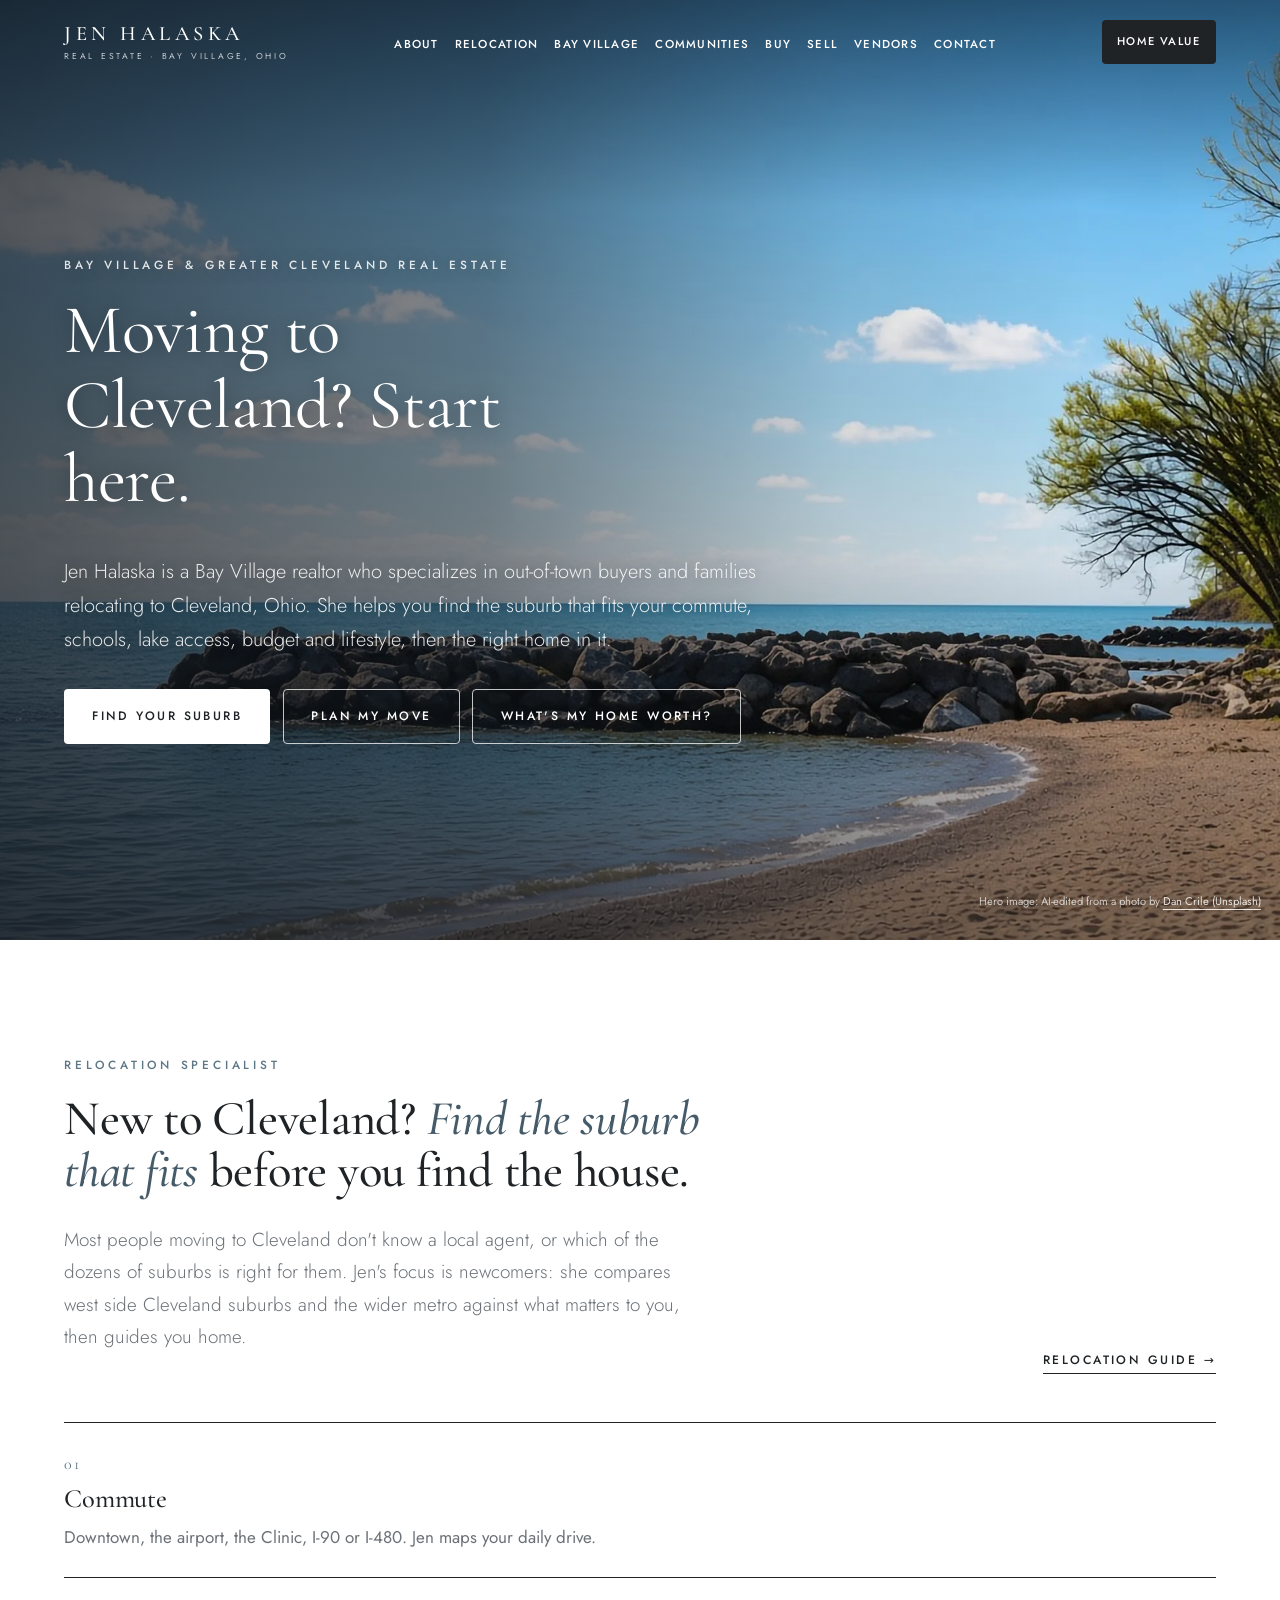
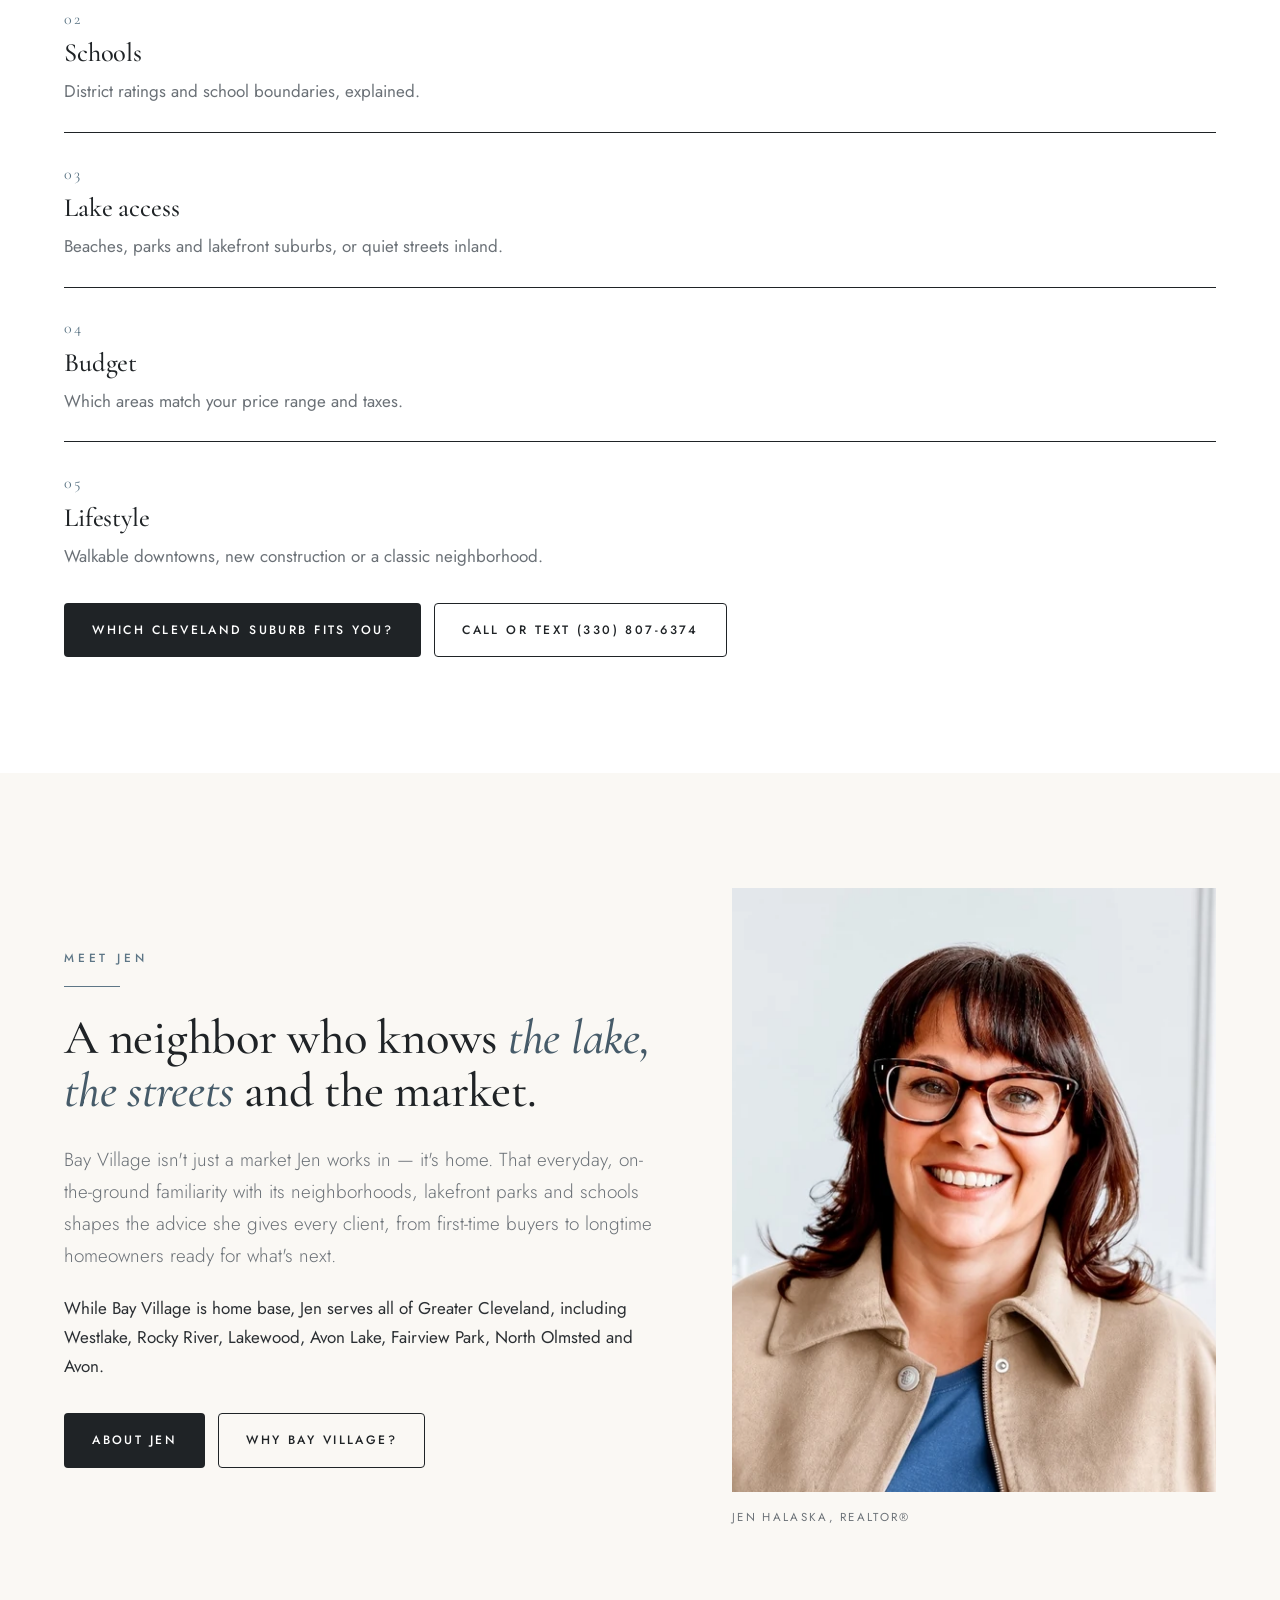
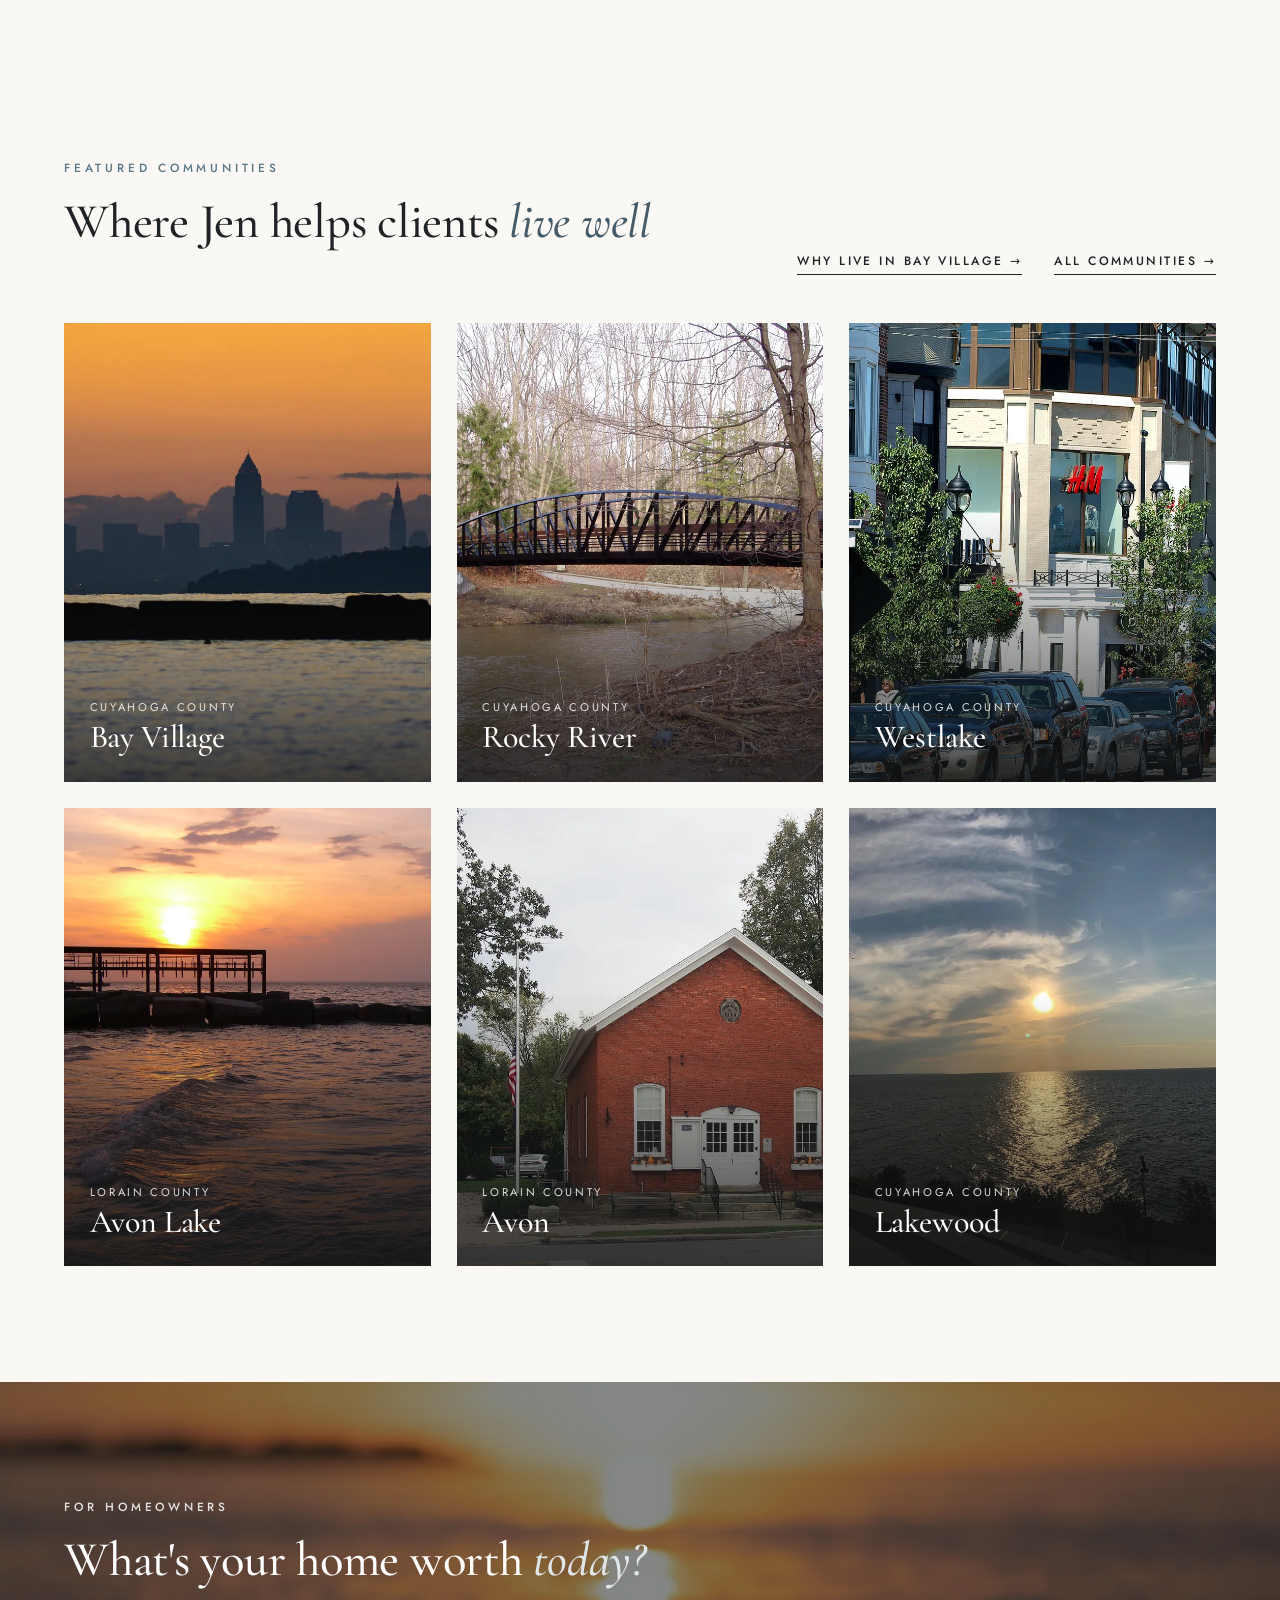
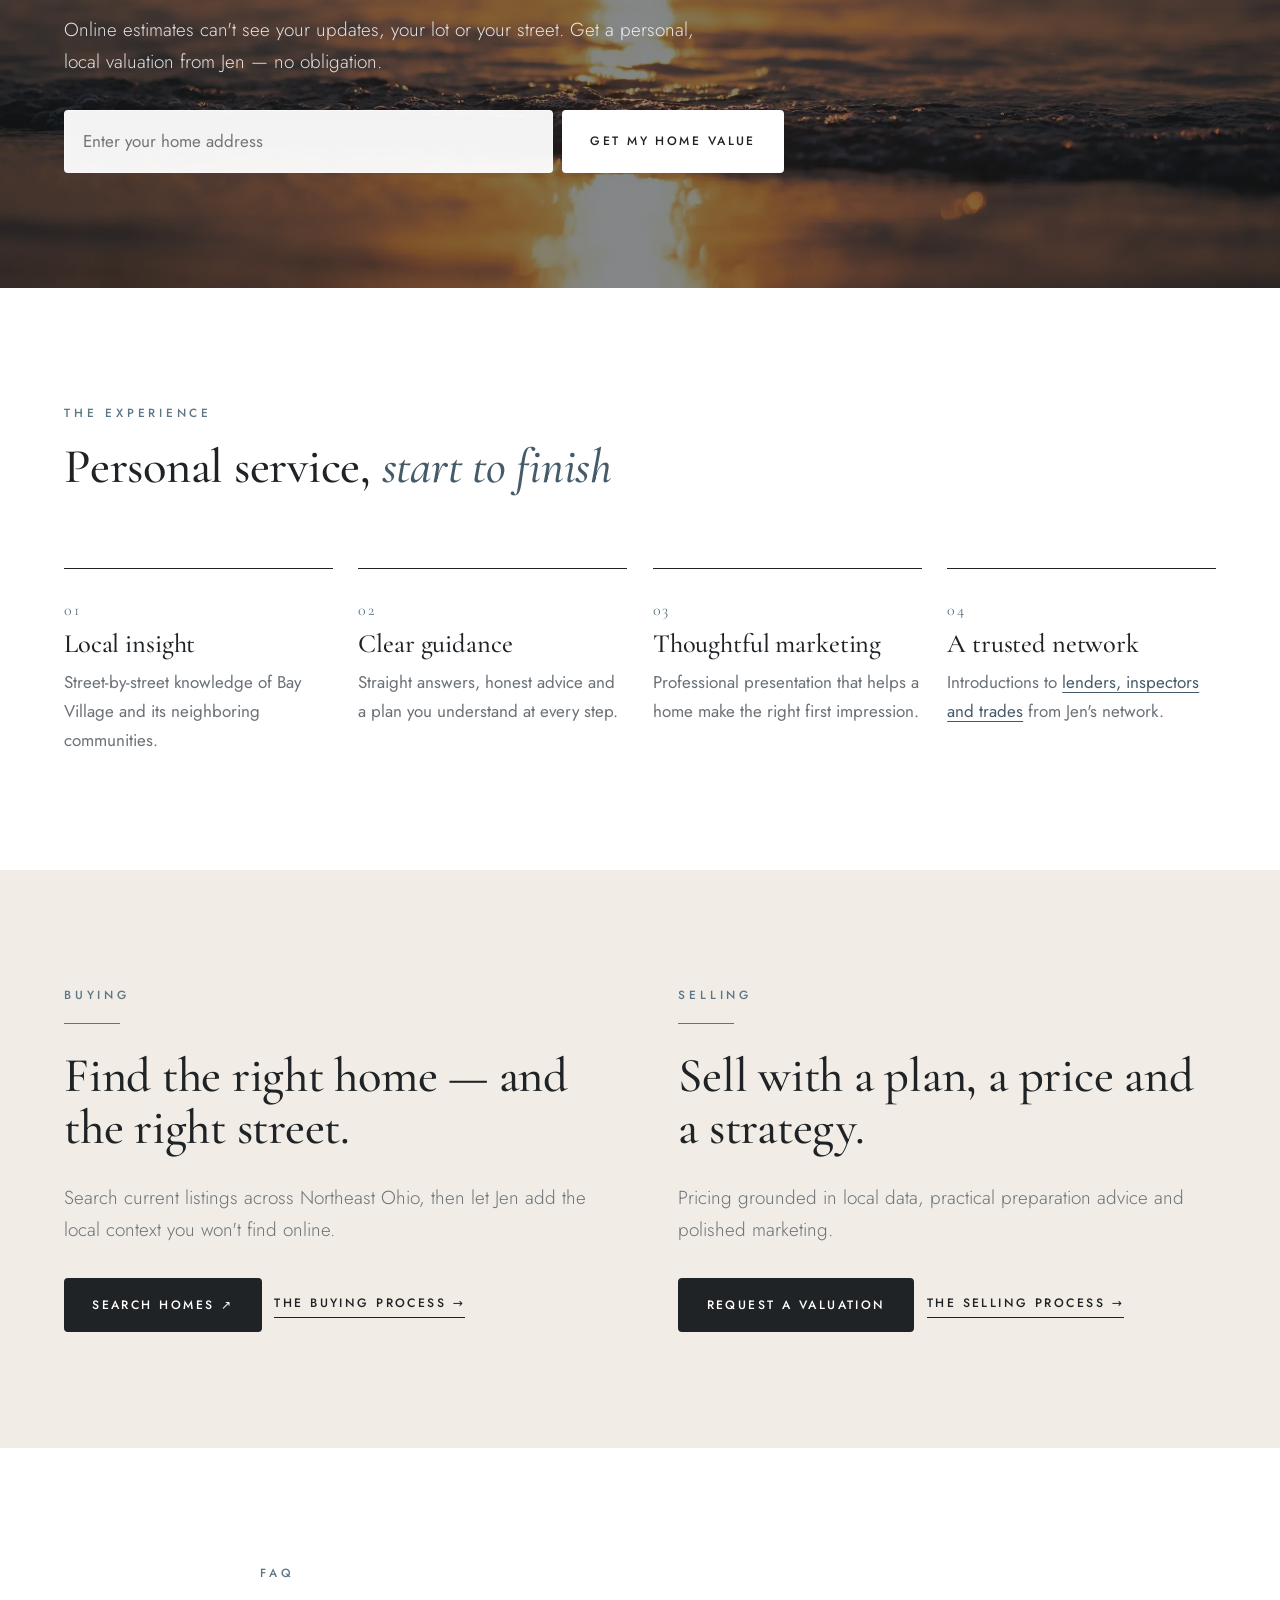
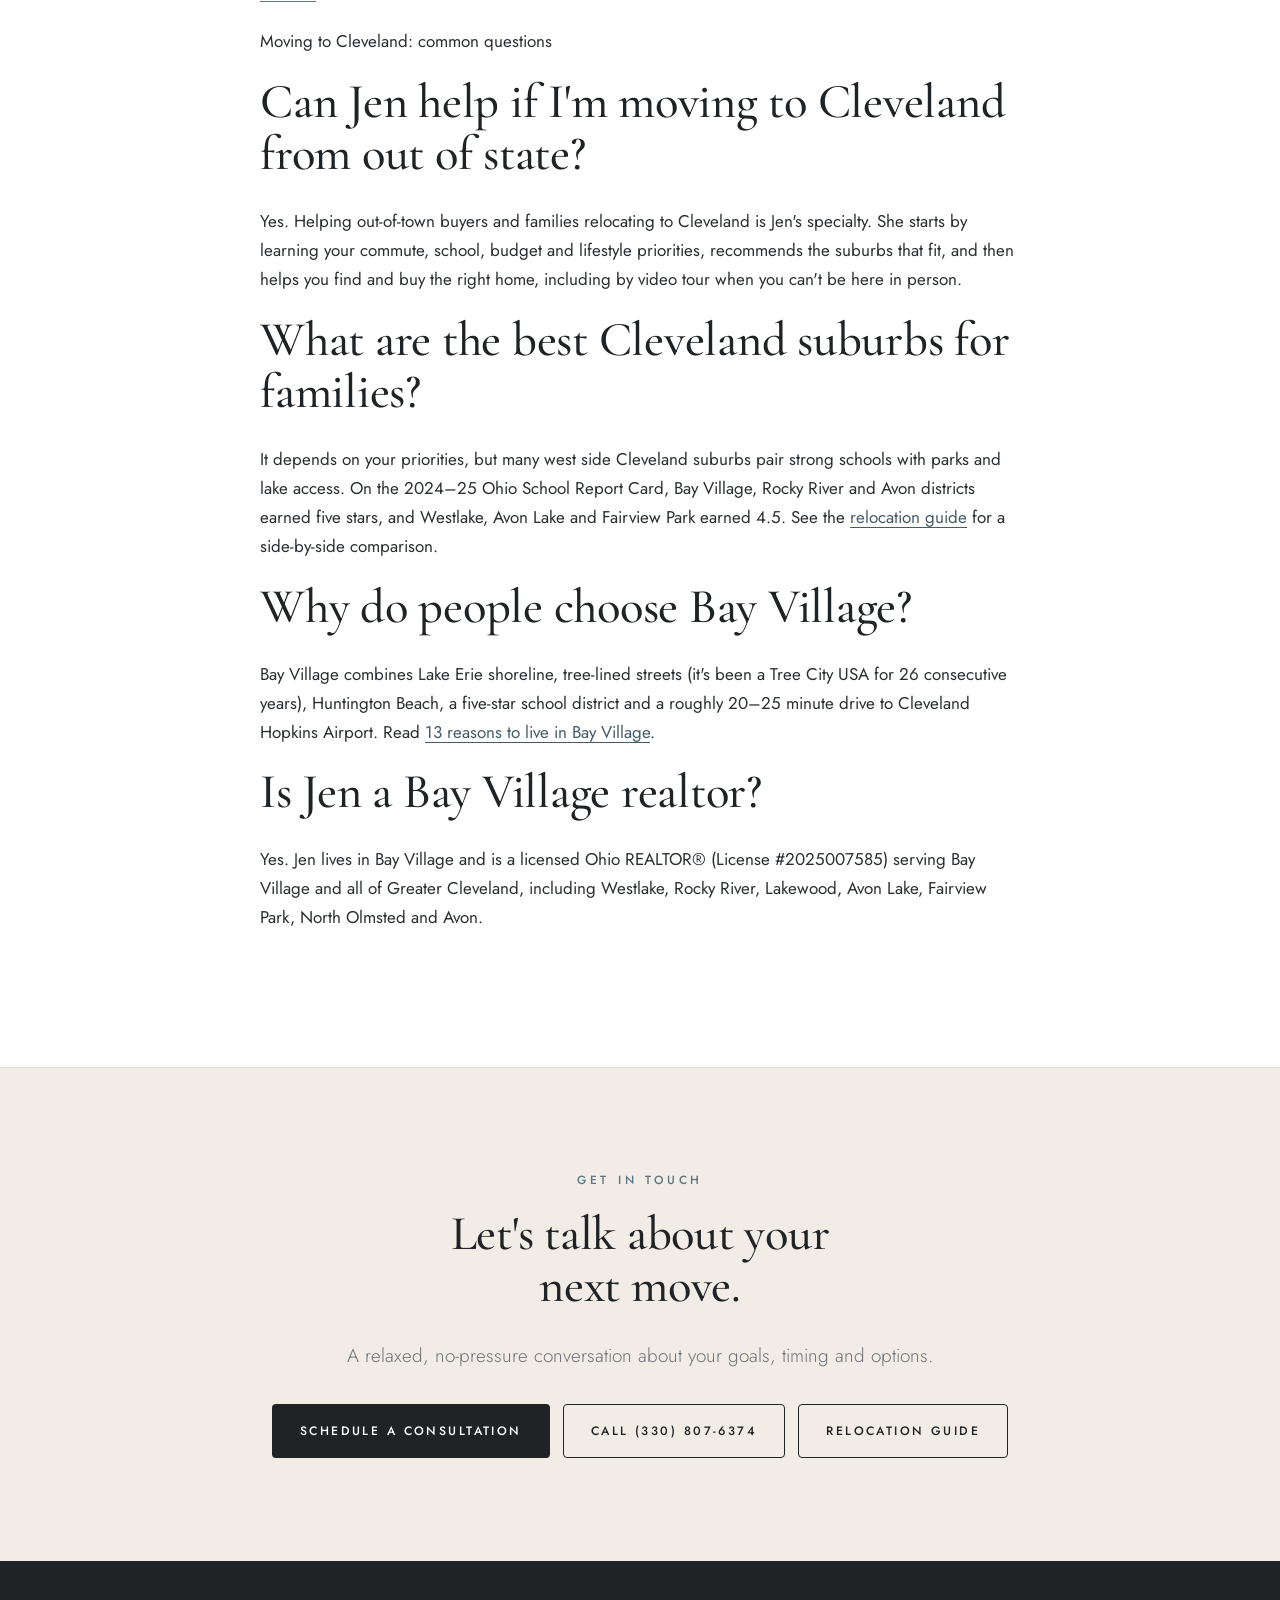
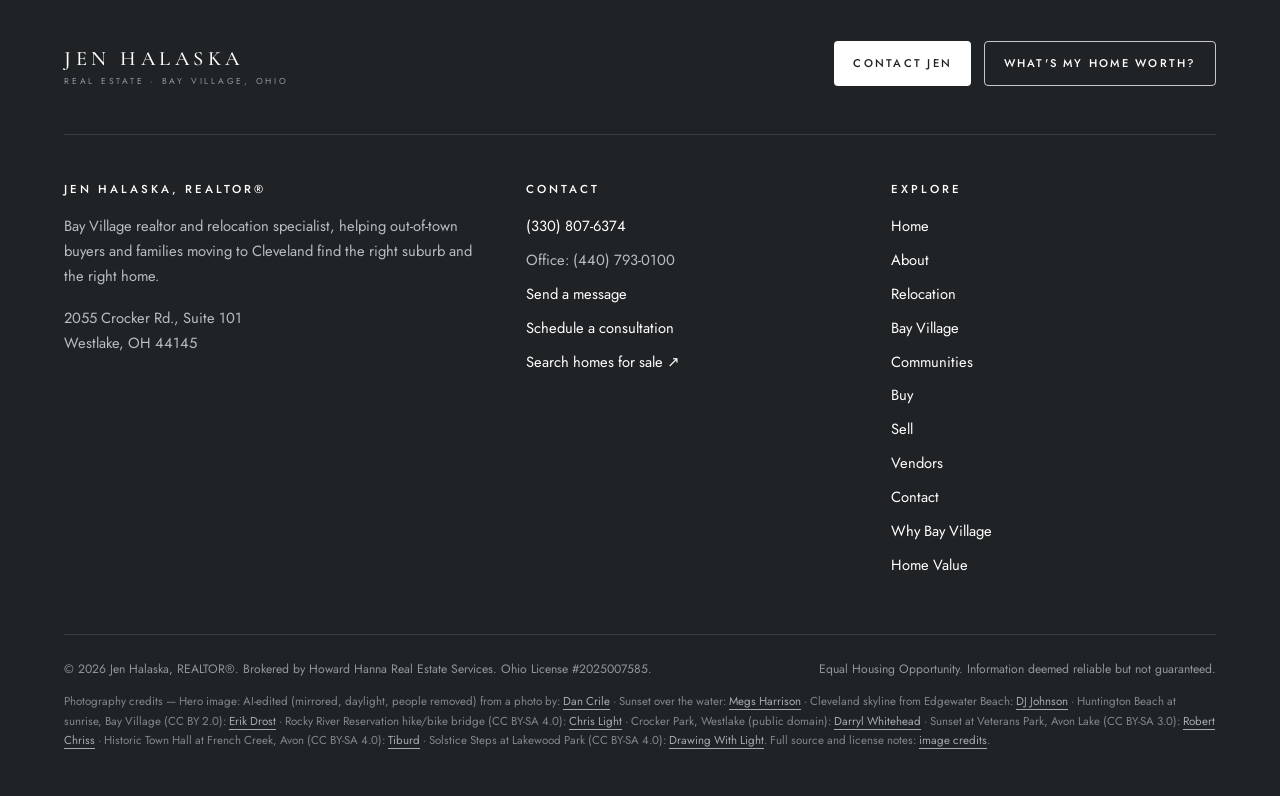
==== commit 9fc04633: "Publish Jen Halaska site: relocation focus, nearby city cards, portrait edit Rebrand the live site a" ====
--- a/index.html
+++ b/index.html
@@ -3,37 +3,40 @@
 <head>
 <meta charset="utf-8">
 <meta name="viewport" content="width=device-width, initial-scale=1">
-<title>Bay Village & Greater Cleveland Real Estate | Jennifer Halaska, REALTOR®</title>
-<meta name="description" content="Jennifer Halaska is a Bay Village, Ohio REALTOR® helping buyers and sellers in Bay Village, Westlake, Rocky River, Lakewood, Avon Lake and across Greater Cleveland.">
+<title>Moving to Cleveland? Bay Village Realtor & Relocation Specialist | Jen Halaska</title>
+<meta name="description" content="Relocating to Cleveland, Ohio? Jen Halaska is a Bay Village realtor who helps out-of-town buyers and families find the right west side Cleveland suburb — then the right home.">
 <link rel="canonical" href="https://bayvillageohio.com/">
 <meta name="robots" content="index, follow">
 <meta name="theme-color" content="#1f2326">
 <meta property="og:type" content="website">
-<meta property="og:site_name" content="Jennifer Halaska Real Estate">
-<meta property="og:title" content="Bay Village & Greater Cleveland Real Estate | Jennifer Halaska, REALTOR®">
-<meta property="og:description" content="Jennifer Halaska is a Bay Village, Ohio REALTOR® helping buyers and sellers in Bay Village, Westlake, Rocky River, Lakewood, Avon Lake and across Greater Cleveland.">
+<meta property="og:site_name" content="Jen Halaska Real Estate">
+<meta name="author" content="Jen Halaska">
+<meta property="og:title" content="Moving to Cleveland? Bay Village Realtor & Relocation Specialist | Jen Halaska">
+<meta property="og:description" content="Relocating to Cleveland, Ohio? Jen Halaska is a Bay Village realtor who helps out-of-town buyers and families find the right west side Cleveland suburb — then the right home.">
 <meta property="og:url" content="https://bayvillageohio.com/">
 <meta property="og:image" content="https://bayvillageohio.com/assets/img/og-image.jpg">
 <meta property="og:image:width" content="1200"><meta property="og:image:height" content="630">
 <meta property="og:locale" content="en_US">
 <meta name="twitter:card" content="summary_large_image">
-<meta name="twitter:title" content="Bay Village & Greater Cleveland Real Estate | Jennifer Halaska, REALTOR®">
-<meta name="twitter:description" content="Jennifer Halaska is a Bay Village, Ohio REALTOR® helping buyers and sellers in Bay Village, Westlake, Rocky River, Lakewood, Avon Lake and across Greater Cleveland.">
+<meta name="twitter:title" content="Moving to Cleveland? Bay Village Realtor & Relocation Specialist | Jen Halaska">
+<meta name="twitter:description" content="Relocating to Cleveland, Ohio? Jen Halaska is a Bay Village realtor who helps out-of-town buyers and families find the right west side Cleveland suburb — then the right home.">
 <meta name="twitter:image" content="https://bayvillageohio.com/assets/img/og-image.jpg">
 <meta name="geo.region" content="US-OH"><meta name="geo.placename" content="Bay Village">
 <link rel="icon" href="assets/img/favicon.svg" type="image/svg+xml">
+<link rel="preload" as="image" href="assets/img/hero-lake-erie-daylight.webp" type="image/webp" fetchpriority="high">
 <link rel="preconnect" href="https://fonts.googleapis.com">
 <link rel="preconnect" href="https://fonts.gstatic.com" crossorigin>
 <link href="https://fonts.googleapis.com/css2?family=Cormorant+Garamond:ital,wght@0,400;0,500;1,400;1,500&family=Jost:wght@300;400;500&display=swap" rel="stylesheet">
 <link rel="stylesheet" href="assets/css/styles.css">
-<script type="application/ld+json">{"@context": "https://schema.org", "@type": "RealEstateAgent", "@id": "https://bayvillageohio.com/#agent", "name": "Jennifer Halaska", "jobTitle": "REALTOR®", "url": "https://bayvillageohio.com/", "image": "https://bayvillageohio.com/assets/img/jennifer-halaska-realtor-bay-village.jpg", "telephone": "+13308076374", "contactPoint": [{"@type": "ContactPoint", "telephone": "+13308076374", "contactType": "sales", "areaServed": "US-OH"}, {"@type": "ContactPoint", "telephone": "+14407930100", "contactType": "office"}], "worksFor": {"@type": "RealEstateAgent", "name": "Howard Hanna Real Estate Services"}, "address": {"@type": "PostalAddress", "streetAddress": "2055 Crocker Rd., Suite 101", "addressLocality": "Westlake", "addressRegion": "OH", "postalCode": "44145", "addressCountry": "US"}, "areaServed": [{"@type": "City", "name": "Bay Village, OH"}, {"@type": "City", "name": "Westlake, OH"}, {"@type": "City", "name": "Avon Lake, OH"}, {"@type": "City", "name": "Rocky River, OH"}, {"@type": "City", "name": "Lakewood, OH"}, {"@type": "City", "name": "Fairview Park, OH"}, {"@type": "City", "name": "North Olmsted, OH"}, {"@type": "City", "name": "Avon, OH"}, {"@type": "City", "name": "Cleveland, OH"}], "sameAs": ["https://jenniferhalaska.howardhanna.com/"], "knowsAbout": ["Bay Village real estate", "Greater Cleveland homes", "Lakefront homes", "Home valuation"]}</script>
+<script type="application/ld+json">{"@context": "https://schema.org", "@graph": [{"@type": ["RealEstateAgent", "LocalBusiness"], "@id": "https://bayvillageohio.com/#business", "name": "Jen Halaska, REALTOR®", "alternateName": ["Jennifer Halaska", "Jen Halaska Real Estate"], "description": "Bay Village, Ohio REALTOR® specializing in out-of-town buyers and families relocating to Cleveland: matching newcomers to the right suburb, then the right home.", "url": "https://bayvillageohio.com/", "image": "https://bayvillageohio.com/assets/img/jennifer-halaska-realtor-bay-village.jpg", "logo": "https://bayvillageohio.com/assets/img/favicon.svg", "telephone": "+13308076374", "contactPoint": [{"@type": "ContactPoint", "telephone": "+13308076374", "contactType": "sales", "areaServed": "US-OH", "availableLanguage": "English"}, {"@type": "ContactPoint", "telephone": "+14407930100", "contactType": "office"}], "address": {"@type": "PostalAddress", "streetAddress": "2055 Crocker Rd., Suite 101", "addressLocality": "Westlake", "addressRegion": "OH", "postalCode": "44145", "addressCountry": "US"}, "areaServed": [{"@type": "City", "name": "Bay Village, OH"}, {"@type": "City", "name": "Westlake, OH"}, {"@type": "City", "name": "Rocky River, OH"}, {"@type": "City", "name": "Avon Lake, OH"}, {"@type": "City", "name": "Lakewood, OH"}, {"@type": "City", "name": "Fairview Park, OH"}, {"@type": "City", "name": "North Olmsted, OH"}, {"@type": "City", "name": "Avon, OH"}, {"@type": "City", "name": "Cleveland, OH"}, {"@type": "AdministrativeArea", "name": "Cuyahoga County, OH"}, {"@type": "AdministrativeArea", "name": "Lorain County, OH"}], "employee": {"@id": "https://bayvillageohio.com/#jen"}, "parentOrganization": {"@type": "Organization", "name": "Howard Hanna Real Estate Services"}, "knowsAbout": ["Relocating to Cleveland, Ohio", "Moving to Cleveland", "Best Cleveland suburbs for families", "West side Cleveland suburbs", "Bay Village real estate", "Home valuation"], "sameAs": ["https://jenniferhalaska.howardhanna.com/"]}, {"@type": "Person", "@id": "https://bayvillageohio.com/#jen", "name": "Jen Halaska", "alternateName": "Jennifer Halaska", "jobTitle": "REALTOR®", "url": "https://bayvillageohio.com/about.html", "image": "https://bayvillageohio.com/assets/img/jennifer-halaska-realtor-bay-village.jpg", "telephone": "+13308076374", "homeLocation": {"@type": "Place", "name": "Bay Village, Ohio"}, "worksFor": {"@type": "Organization", "name": "Howard Hanna Real Estate Services"}, "hasCredential": {"@type": "EducationalOccupationalCredential", "credentialCategory": "license", "name": "Ohio Real Estate License", "identifier": "2025007585", "recognizedBy": {"@type": "GovernmentOrganization", "name": "Ohio Department of Commerce, Division of Real Estate & Professional Licensing"}}, "knowsAbout": ["Relocating to Cleveland, Ohio", "Moving to Cleveland", "Best Cleveland suburbs for families", "West side Cleveland suburbs", "Bay Village real estate", "Home valuation"]}, {"@type": "WebSite", "@id": "https://bayvillageohio.com/#website", "url": "https://bayvillageohio.com/", "name": "Jen Halaska | Bay Village & Cleveland Relocation Real Estate", "inLanguage": "en-US", "publisher": {"@id": "https://bayvillageohio.com/#business"}}]}</script>
+<script type="application/ld+json">{"@context": "https://schema.org", "@type": "FAQPage", "mainEntity": [{"@type": "Question", "name": "Can Jen help if I'm moving to Cleveland from out of state?", "acceptedAnswer": {"@type": "Answer", "text": "Yes. Helping out-of-town buyers and families relocating to Cleveland is Jen's specialty. She starts by learning your commute, school, budget and lifestyle priorities, recommends the suburbs that fit, and then helps you find and buy the right home, including by video tour when you can't be here in person."}}, {"@type": "Question", "name": "What are the best Cleveland suburbs for families?", "acceptedAnswer": {"@type": "Answer", "text": "It depends on your priorities, but many west side Cleveland suburbs pair strong schools with parks and lake access. On the 2024–25 Ohio School Report Card, Bay Village, Rocky River and Avon districts earned five stars, and Westlake, Avon Lake and Fairview Park earned 4.5. See the relocation guide for a side-by-side comparison."}}, {"@type": "Question", "name": "Why do people choose Bay Village?", "acceptedAnswer": {"@type": "Answer", "text": "Bay Village combines Lake Erie shoreline, tree-lined streets (it's been a Tree City USA for 26 consecutive years), Huntington Beach, a five-star school district and a roughly 20–25 minute drive to Cleveland Hopkins Airport. Read 13 reasons to live in Bay Village."}}, {"@type": "Question", "name": "Is Jen a Bay Village realtor?", "acceptedAnswer": {"@type": "Answer", "text": "Yes. Jen lives in Bay Village and is a licensed Ohio REALTOR® (License #2025007585) serving Bay Village and all of Greater Cleveland, including Westlake, Rocky River, Lakewood, Avon Lake, Fairview Park, North Olmsted and Avon."}}]}</script>
 </head>
 <body class="home">
 <a class="skip" href="#main">Skip to content</a>
 <header class="site-header">
  <nav class="container nav" aria-label="Main">
-  <a class="wordmark" href="index.html" aria-label="Jennifer Halaska Real Estate — home"><span class="wm-name">Jennifer Halaska</span><span class="wm-sub">Real Estate · Bay Village, Ohio</span></a>
-  <ul class="nav-links" id="nav-links"><li><a href="about.html">About</a></li><li><a href="bay-village.html">Bay Village</a></li><li><a href="why-bay-village.html">Why Bay Village</a></li><li><a href="areas.html">Communities</a></li><li><a href="buyers.html">Buy</a></li><li><a href="sellers.html">Sell</a></li><li><a href="vendors.html">Vendors</a></li><li><a href="contact.html">Contact</a></li></ul>
+  <a class="wordmark" href="index.html" aria-label="Jen Halaska Real Estate — home"><span class="wm-name">Jen Halaska</span><span class="wm-sub">Real Estate · Bay Village, Ohio</span></a>
+  <ul class="nav-links" id="nav-links"><li><a href="about.html">About</a></li><li><a href="relocation.html">Relocation</a></li><li><a href="bay-village.html">Bay Village</a></li><li><a href="areas.html">Communities</a></li><li><a href="buyers.html">Buy</a></li><li><a href="sellers.html">Sell</a></li><li><a href="vendors.html">Vendors</a></li><li><a href="contact.html">Contact</a></li></ul>
   <div class="nav-cta">
    <a class="btn btn-outline btn-sm" href="tel:+13308076374">(330) 807-6374</a>
    <a class="btn btn-dark btn-sm" href="home-value.html">Home Value</a>
@@ -46,39 +49,55 @@
 <section class="hero" aria-label="Introduction">
  <picture><source srcset="assets/img/hero-lake-erie-daylight.webp" type="image/webp"><img class="hero-img" src="assets/img/hero-lake-erie-daylight.jpg" width="2560" height="1440" alt="Sunlit Lake Erie shoreline with a rocky breakwall and sandy beach under a clear blue sky" fetchpriority="high" decoding="async"></picture>
  <div class="container hero-inner">
-  <span class="kicker">Bay Village · Greater Cleveland</span>
-  <h1>Bay Village &amp; Greater Cleveland Real Estate</h1>
-  <p class="lead">Lakefront living, thoughtful guidance. Jennifer Halaska lives in Bay Village and helps buyers and sellers across Cleveland's west side make confident moves.</p>
+  <span class="kicker">Bay Village &amp; Greater Cleveland Real Estate</span>
+  <h1>Moving to Cleveland? Start here.</h1>
+  <p class="lead">Jen Halaska is a Bay Village realtor who specializes in out-of-town buyers and families relocating to Cleveland, Ohio. She helps you find the suburb that fits your commute, schools, lake access, budget and lifestyle, then the right home in it.</p>
   <div class="btn-row">
-   <a class="btn btn-white" href="home-value.html">What's my home worth?</a>
-   <a class="btn btn-ghost-light" href="https://jenniferhalaska.howardhanna.com/" target="_blank" rel="noopener">Search homes ↗</a>
-   <a class="btn btn-ghost-light" href="contact.html">Contact Jennifer</a>
+   <a class="btn btn-white" href="relocation.html">Find your suburb</a>
+   <a class="btn btn-ghost-light" href="contact.html?topic=Relocating%20to%20Cleveland#contact-form">Plan my move</a>
+   <a class="btn btn-ghost-light" href="home-value.html">What's my home worth?</a>
   </div>
  </div>
  <p class="hero-credit">Hero image: AI-edited from a photo by <a href="https://unsplash.com/photos/cKwfDLa5XXw" target="_blank" rel="noopener">Dan Crile (Unsplash)</a></p>
 </section>
 
-<section class="bg-white">
+<section class="bg-white niche" aria-labelledby="niche-h">
+ <div class="container">
+  <div class="section-head"><div><span class="kicker">Relocation specialist</span><h2 id="niche-h">New to Cleveland? <em>Find the suburb that fits</em> before you find the house.</h2>
+  <p class="lead">Most people moving to Cleveland don't know a local agent, or which of the dozens of suburbs is right for them. Jen's focus is newcomers: she compares west side Cleveland suburbs and the wider metro against what matters to you, then guides you home.</p></div>
+  <a class="link-arrow" href="relocation.html">Relocation guide →</a></div>
+  <div class="grid g5">
+   <div class="pillar"><span class="num">01</span><h3>Commute</h3><p>Downtown, the airport, the Clinic, I-90 or I-480. Jen maps your daily drive.</p></div>
+   <div class="pillar"><span class="num">02</span><h3>Schools</h3><p>District ratings and school boundaries, explained.</p></div>
+   <div class="pillar"><span class="num">03</span><h3>Lake access</h3><p>Beaches, parks and lakefront suburbs, or quiet streets inland.</p></div>
+   <div class="pillar"><span class="num">04</span><h3>Budget</h3><p>Which areas match your price range and taxes.</p></div>
+   <div class="pillar"><span class="num">05</span><h3>Lifestyle</h3><p>Walkable downtowns, new construction or a classic neighborhood.</p></div>
+  </div>
+  <div class="btn-row"><a class="btn btn-dark" href="relocation.html">Which Cleveland suburb fits you?</a><a class="btn btn-outline" href="tel:+13308076374">Call or text (330) 807-6374</a></div>
+ </div>
+</section>
+
+<section>
  <div class="container split wide-left">
   <div>
-   <span class="kicker">Meet Jennifer</span>
+   <span class="kicker">Meet Jen</span>
    <div class="rule"></div>
    <h2>A neighbor who knows <em>the lake, the streets</em> and the market.</h2>
-   <p class="lead">Bay Village isn't just a market Jennifer works in — it's home. That everyday, on-the-ground familiarity with its neighborhoods, lakefront parks and schools shapes the advice she gives every client, from first-time buyers to longtime homeowners ready for what's next.</p>
-   <p>While Bay Village is home base, Jennifer serves all of Greater Cleveland, including Westlake, Rocky River, Lakewood, Avon Lake, Fairview Park, North Olmsted and Avon.</p>
-   <div class="btn-row"><a class="btn btn-dark" href="about.html">About Jennifer</a><a class="btn btn-outline" href="why-bay-village.html">Why Bay Village?</a></div>
+   <p class="lead">Bay Village isn't just a market Jen works in — it's home. That everyday, on-the-ground familiarity with its neighborhoods, lakefront parks and schools shapes the advice she gives every client, from first-time buyers to longtime homeowners ready for what's next.</p>
+   <p>While Bay Village is home base, Jen serves all of Greater Cleveland, including Westlake, Rocky River, Lakewood, Avon Lake, Fairview Park, North Olmsted and Avon.</p>
+   <div class="btn-row"><a class="btn btn-dark" href="about.html">About Jen</a><a class="btn btn-outline" href="why-bay-village.html">Why Bay Village?</a></div>
   </div>
   <figure class="portrait" style="margin:0">
-   <picture><source srcset="assets/img/jennifer-halaska-realtor-bay-village.webp" type="image/webp"><img src="assets/img/jennifer-halaska-realtor-bay-village.jpg" width="622" height="628" loading="lazy" alt="Portrait of Jennifer Halaska, REALTOR® in Bay Village, Ohio"></picture>
-   <figcaption>Jennifer Halaska, REALTOR®</figcaption>
+   <picture><source srcset="assets/img/jennifer-halaska-realtor-bay-village.webp" type="image/webp"><img src="assets/img/jennifer-halaska-realtor-bay-village.jpg" width="622" height="628" loading="lazy" alt="Portrait of Jen Halaska, REALTOR® in Bay Village, Ohio"></picture>
+   <figcaption>Jen Halaska, REALTOR®</figcaption>
   </figure>
  </div>
 </section>
 
 <section>
  <div class="container">
-  <div class="section-head"><div><span class="kicker">Featured communities</span><h2>Where Jennifer helps clients <em>live well</em></h2></div><div style="display:flex;gap:2rem;flex-wrap:wrap"><a class="link-arrow" href="why-bay-village.html">Why live in Bay Village →</a><a class="link-arrow" href="areas.html">All communities →</a></div></div>
-  <div class="grid g3"><a class="comm" href="bay-village.html"><picture><source srcset="assets/img/card-bay-village.webp" type="image/webp"><img class="" src="assets/img/card-bay-village.jpg" width="720" height="920" alt="Sun setting over calm water" loading="lazy" decoding="async"></picture><div class="comm-body"><span>Cuyahoga County</span><h3>Bay Village</h3></div></a><a class="comm" href="areas.html#westlake"><picture><source srcset="assets/img/card-westlake.webp" type="image/webp"><img class="" src="assets/img/card-westlake.jpg" width="720" height="920" alt="White two-story house with a front porch" loading="lazy" decoding="async"></picture><div class="comm-body"><span>Cuyahoga County</span><h3>Westlake</h3></div></a><a class="comm" href="areas.html#rocky-river"><picture><source srcset="assets/img/card-rocky-river.webp" type="image/webp"><img class="" src="assets/img/card-rocky-river.jpg" width="720" height="920" alt="Pond framed by autumn leaves in Rocky River, Ohio" loading="lazy" decoding="async"></picture><div class="comm-body"><span>Cuyahoga County</span><h3>Rocky River</h3></div></a><a class="comm" href="areas.html#lakewood"><picture><source srcset="assets/img/card-lakewood.webp" type="image/webp"><img class="" src="assets/img/card-lakewood.jpg" width="720" height="920" alt="Sunlit Lake Erie shoreline with a rocky breakwall" loading="lazy" decoding="async"></picture><div class="comm-body"><span>Cuyahoga County</span><h3>Lakewood</h3></div></a><a class="comm" href="areas.html#avon-lake"><picture><source srcset="assets/img/card-avon-lake.webp" type="image/webp"><img class="" src="assets/img/card-avon-lake.jpg" width="720" height="920" alt="Sun setting over a rocky shoreline" loading="lazy" decoding="async"></picture><div class="comm-body"><span>Lorain County</span><h3>Avon Lake</h3></div></a><a class="comm" href="areas.html#greater-cleveland"><picture><source srcset="assets/img/card-cleveland.webp" type="image/webp"><img class="" src="assets/img/card-cleveland.jpg" width="720" height="920" alt="Cleveland skyline across the water from Edgewater Beach" loading="lazy" decoding="async"></picture><div class="comm-body"><span>Cuyahoga County & beyond</span><h3>Greater Cleveland</h3></div></a></div>
+  <div class="section-head"><div><span class="kicker">Featured communities</span><h2>Where Jen helps clients <em>live well</em></h2></div><div style="display:flex;gap:2rem;flex-wrap:wrap"><a class="link-arrow" href="why-bay-village.html">Why live in Bay Village →</a><a class="link-arrow" href="areas.html">All communities →</a></div></div>
+  <div class="grid g3"><a class="comm" href="bay-village.html"><picture><source srcset="assets/img/card-bay-village.webp" type="image/webp"><img class="" src="assets/img/card-bay-village.jpg" width="720" height="920" alt="Sunrise over Lake Erie from Huntington Beach in Bay Village, with the Cleveland skyline beyond the breakwall" loading="lazy" decoding="async"></picture><div class="comm-body"><span>Cuyahoga County</span><h3>Bay Village</h3></div></a><a class="comm" href="areas.html#rocky-river"><picture><source srcset="assets/img/card-rocky-river.webp" type="image/webp"><img class="" src="assets/img/card-rocky-river.jpg" width="720" height="920" alt="Hike-and-bike bridge over the Rocky River in the Rocky River Reservation of the Cleveland Metroparks" loading="lazy" decoding="async"></picture><div class="comm-body"><span>Cuyahoga County</span><h3>Rocky River</h3></div></a><a class="comm" href="areas.html#westlake"><picture><source srcset="assets/img/card-westlake.webp" type="image/webp"><img class="" src="assets/img/card-westlake.jpg" width="720" height="920" alt="The main street at Crocker Park in Westlake, Ohio" loading="lazy" decoding="async"></picture><div class="comm-body"><span>Cuyahoga County</span><h3>Westlake</h3></div></a><a class="comm" href="areas.html#avon-lake"><picture><source srcset="assets/img/card-avon-lake.webp" type="image/webp"><img class="" src="assets/img/card-avon-lake.jpg" width="720" height="920" alt="Sunset over Lake Erie at Veterans Park in Avon Lake, Ohio" loading="lazy" decoding="async"></picture><div class="comm-body"><span>Lorain County</span><h3>Avon Lake</h3></div></a><a class="comm" href="areas.html#avon"><picture><source srcset="assets/img/card-avon.webp" type="image/webp"><img class="" src="assets/img/card-avon.jpg" width="720" height="920" alt="Avon's historic 1871 Town Hall in the French Creek area" loading="lazy" decoding="async"></picture><div class="comm-body"><span>Lorain County</span><h3>Avon</h3></div></a><a class="comm" href="areas.html#lakewood"><picture><source srcset="assets/img/card-lakewood.webp" type="image/webp"><img class="" src="assets/img/card-lakewood.jpg" width="720" height="920" alt="Sunset over Lake Erie from the Solstice Steps at Lakewood Park" loading="lazy" decoding="async"></picture><div class="comm-body"><span>Cuyahoga County</span><h3>Lakewood</h3></div></a></div>
  </div>
 </section>
 
@@ -87,7 +106,7 @@
  <div class="container">
   <span class="kicker" style="color:rgba(255,255,255,.85)">For homeowners</span>
   <h2>What's your home worth <em style="color:#dfe6ea">today?</em></h2>
-  <p class="lead">Online estimates can't see your updates, your lot or your street. Get a personal, local valuation from Jennifer — no obligation.</p>
+  <p class="lead">Online estimates can't see your updates, your lot or your street. Get a personal, local valuation from Jen — no obligation.</p>
   <form class="value-form" action="home-value.html" method="get">
    <label class="hp" for="hv-address">Property address</label>
    <input id="hv-address" name="address" placeholder="Enter your home address" autocomplete="street-address" required>
@@ -103,7 +122,7 @@
    <div class="pillar"><span class="num">01</span><h3>Local insight</h3><p>Street-by-street knowledge of Bay Village and its neighboring communities.</p></div>
    <div class="pillar"><span class="num">02</span><h3>Clear guidance</h3><p>Straight answers, honest advice and a plan you understand at every step.</p></div>
    <div class="pillar"><span class="num">03</span><h3>Thoughtful marketing</h3><p>Professional presentation that helps a home make the right first impression.</p></div>
-   <div class="pillar"><span class="num">04</span><h3>A trusted network</h3><p>Introductions to <a href="vendors.html">lenders, inspectors and trades</a> from Jennifer's network.</p></div>
+   <div class="pillar"><span class="num">04</span><h3>A trusted network</h3><p>Introductions to <a href="vendors.html">lenders, inspectors and trades</a> from Jen's network.</p></div>
   </div>
  </div>
 </section>
@@ -113,7 +132,7 @@
   <div>
    <span class="kicker">Buying</span><div class="rule"></div>
    <h2>Find the right home — and the right street.</h2>
-   <p class="lead">Search current listings across Northeast Ohio, then let Jennifer add the local context you won't find online.</p>
+   <p class="lead">Search current listings across Northeast Ohio, then let Jen add the local context you won't find online.</p>
    <div class="btn-row"><a class="btn btn-dark" href="https://jenniferhalaska.howardhanna.com/" target="_blank" rel="noopener">Search homes ↗</a><a class="link-arrow" style="align-self:center" href="buyers.html">The buying process →</a></div>
   </div>
   <div>
@@ -124,20 +143,21 @@
   </div>
  </div>
 </section>
-<!-- PLACEHOLDER: Testimonials intentionally omitted until Jennifer supplies real, client-approved reviews. -->
+<!-- PLACEHOLDER: Testimonials intentionally omitted until Jen supplies real, client-approved reviews. -->
+<section class="bg-white faq"><div class="container narrow"><span class="kicker">FAQ</span><div class="rule"></div><p class="faq-title">Moving to Cleveland: common questions</p><div class="faq-item"><h2 class="q">Can Jen help if I'm moving to Cleveland from out of state?</h2><p>Yes. Helping out-of-town buyers and families relocating to Cleveland is Jen's specialty. She starts by learning your commute, school, budget and lifestyle priorities, recommends the suburbs that fit, and then helps you find and buy the right home, including by video tour when you can't be here in person.</p></div><div class="faq-item"><h2 class="q">What are the best Cleveland suburbs for families?</h2><p>It depends on your priorities, but many west side Cleveland suburbs pair strong schools with parks and lake access. On the 2024–25 Ohio School Report Card, Bay Village, Rocky River and Avon districts earned five stars, and Westlake, Avon Lake and Fairview Park earned 4.5. See the <a href="relocation.html">relocation guide</a> for a side-by-side comparison.</p></div><div class="faq-item"><h2 class="q">Why do people choose Bay Village?</h2><p>Bay Village combines Lake Erie shoreline, tree-lined streets (it's been a Tree City USA for 26 consecutive years), Huntington Beach, a five-star school district and a roughly 20–25 minute drive to Cleveland Hopkins Airport. Read <a href="why-bay-village.html">13 reasons to live in Bay Village</a>.</p></div><div class="faq-item"><h2 class="q">Is Jen a Bay Village realtor?</h2><p>Yes. Jen lives in Bay Village and is a licensed Ohio REALTOR® (License #2025007585) serving Bay Village and all of Greater Cleveland, including Westlake, Rocky River, Lakewood, Avon Lake, Fairview Park, North Olmsted and Avon.</p></div></div></section>
 <section class="cta"><div class="container"><span class="kicker">Get in touch</span><h2>Let's talk about your next move.</h2><p class="lead" style="margin-inline:auto">A relaxed, no-pressure conversation about your goals, timing and options.</p>
-<div class="btn-row"><a class="btn btn-dark" href="contact.html?topic=Consultation#contact-form">Schedule a consultation</a><a class="btn btn-outline" href="tel:+13308076374">Call (330) 807-6374</a><a class="btn btn-outline" href="mailto:your-email@example.com">Email</a></div></div></section>
+<div class="btn-row"><a class="btn btn-dark" href="contact.html?topic=Consultation#contact-form">Schedule a consultation</a><a class="btn btn-outline" href="tel:+13308076374">Call (330) 807-6374</a><a class="btn btn-outline" href="relocation.html">Relocation guide</a></div></div></section>
 </main>
 <footer class="site-footer">
  <div class="container">
   <div class="footer-top">
-   <a class="wordmark" href="index.html" aria-label="Jennifer Halaska Real Estate — home"><span class="wm-name">Jennifer Halaska</span><span class="wm-sub">Real Estate · Bay Village, Ohio</span></a>
-   <div class="btn-row" style="margin:0"><a class="btn btn-white btn-sm" href="contact.html">Contact Jennifer</a><a class="btn btn-ghost-light btn-sm" href="home-value.html">What's my home worth?</a></div>
+   <a class="wordmark" href="index.html" aria-label="Jen Halaska Real Estate — home"><span class="wm-name">Jen Halaska</span><span class="wm-sub">Real Estate · Bay Village, Ohio</span></a>
+   <div class="btn-row" style="margin:0"><a class="btn btn-white btn-sm" href="contact.html">Contact Jen</a><a class="btn btn-ghost-light btn-sm" href="home-value.html">What's my home worth?</a></div>
   </div>
   <div class="footer-grid">
    <div>
-    <h3>Jennifer Halaska, REALTOR®</h3>
-    <p>Bay Village resident and local market specialist, helping buyers and sellers across Greater Cleveland.</p>
+    <h3>Jen Halaska, REALTOR®</h3>
+    <p>Bay Village realtor and relocation specialist, helping out-of-town buyers and families moving to Cleveland find the right suburb and the right home.</p>
     <p>2055 Crocker Rd., Suite 101<br>Westlake, OH 44145</p>
    </div>
    <div>
@@ -145,7 +165,6 @@
     <ul>
      <li><a href="tel:+13308076374">(330) 807-6374</a></li>
      <li><a href="tel:+14407930100" style="color:#b7bdc2">Office: (440) 793-0100</a></li>
-     <li><a href="mailto:your-email@example.com">Email Jennifer</a></li>
      <li><a href="contact.html">Send a message</a></li>
      <li><a href="contact.html?topic=Consultation#contact-form">Schedule a consultation</a></li>
      <li><a href="https://jenniferhalaska.howardhanna.com/" target="_blank" rel="noopener">Search homes for sale ↗</a></li>
@@ -153,14 +172,14 @@
    </div>
    <div>
     <h3>Explore</h3>
-    <ul><li><a href="index.html">Home</a></li><li><a href="about.html">About</a></li><li><a href="bay-village.html">Bay Village</a></li><li><a href="why-bay-village.html">Why Bay Village</a></li><li><a href="areas.html">Communities</a></li><li><a href="buyers.html">Buy</a></li><li><a href="sellers.html">Sell</a></li><li><a href="vendors.html">Vendors</a></li><li><a href="contact.html">Contact</a></li><li><a href="home-value.html">Home Value</a></li></ul>
+    <ul><li><a href="index.html">Home</a></li><li><a href="about.html">About</a></li><li><a href="relocation.html">Relocation</a></li><li><a href="bay-village.html">Bay Village</a></li><li><a href="areas.html">Communities</a></li><li><a href="buyers.html">Buy</a></li><li><a href="sellers.html">Sell</a></li><li><a href="vendors.html">Vendors</a></li><li><a href="contact.html">Contact</a></li><li><a href="why-bay-village.html">Why Bay Village</a></li><li><a href="home-value.html">Home Value</a></li></ul>
    </div>
   </div>
   <div class="legal">
-   <span>© <span id="year">2026</span> Jennifer Halaska, REALTOR®. Brokered by Howard Hanna Real Estate Services. Ohio license [add Ohio license #].</span>
+   <span>© <span id="year">2026</span> Jen Halaska, REALTOR®. Brokered by Howard Hanna Real Estate Services. Ohio License #2025007585.</span>
    <span>Equal Housing Opportunity. Information deemed reliable but not guaranteed.</span>
   </div>
-  <p class="credits">Photography via Unsplash (Unsplash License) — Hero image: AI-edited (mirrored, daylight, people removed) from a photo by: <a href="https://unsplash.com/photos/cKwfDLa5XXw" rel="noopener" target="_blank">Dan Crile</a> · Sunset over the water: <a href="https://unsplash.com/photos/Dq3b6rRN6GM" rel="noopener" target="_blank">Megs Harrison</a> · Sunset over the water and rocks: <a href="https://unsplash.com/photos/rZB9PkayhJQ" rel="noopener" target="_blank">Megs Harrison</a> · Pond with fall leaves and a bridge, Rocky River, OH: <a href="https://unsplash.com/photos/Fd6k4VZR9JA" rel="noopener" target="_blank">Ally Griffin</a> · Cleveland skyline from Edgewater Beach: <a href="https://unsplash.com/photos/qQLg8lPYU1k" rel="noopener" target="_blank">DJ Johnson</a> · White house with front porch: <a href="https://unsplash.com/photos/CnbbCRH71Wg" rel="noopener" target="_blank">Josh Lemmon</a>.</p>
+  <p class="credits">Photography credits — Hero image: AI-edited (mirrored, daylight, people removed) from a photo by: <a href="https://unsplash.com/photos/cKwfDLa5XXw" rel="noopener" target="_blank">Dan Crile</a> · Sunset over the water: <a href="https://unsplash.com/photos/Dq3b6rRN6GM" rel="noopener" target="_blank">Megs Harrison</a> · Cleveland skyline from Edgewater Beach: <a href="https://unsplash.com/photos/qQLg8lPYU1k" rel="noopener" target="_blank">DJ Johnson</a> · Huntington Beach at sunrise, Bay Village (CC BY 2.0): <a href="https://commons.wikimedia.org/wiki/File:Brown_sunrise_at_Huntington_Beach.jpg" rel="noopener" target="_blank">Erik Drost</a> · Rocky River Reservation hike/bike bridge (CC BY-SA 4.0): <a href="https://commons.wikimedia.org/wiki/File:Rocky_River_Reservation_PC270039_nr_Little_Cedar_Point.JPG" rel="noopener" target="_blank">Chris Light</a> · Crocker Park, Westlake (public domain): <a href="https://commons.wikimedia.org/wiki/File:Crocker_Summer_080_(2).jpg" rel="noopener" target="_blank">Darryl Whitehead</a> · Sunset at Veterans Park, Avon Lake (CC BY-SA 3.0): <a href="https://commons.wikimedia.org/wiki/File:Sunset_at_Veterans_Park_AL.JPG" rel="noopener" target="_blank">Robert Chriss</a> · Historic Town Hall at French Creek, Avon (CC BY-SA 4.0): <a href="https://commons.wikimedia.org/wiki/File:Avon_Town_Hall,_Avon,_Ohio_01.jpg" rel="noopener" target="_blank">Tiburd</a> · Solstice Steps at Lakewood Park (CC BY-SA 4.0): <a href="https://commons.wikimedia.org/wiki/File:Solstice_Steps_Sunset.jpg" rel="noopener" target="_blank">Drawing With Light</a>. Full source and license notes: <a href="https://github.com/CodeOnTheLake/bayvillageohio/blob/main/_build/IMAGE_CREDITS.md">image credits</a>.</p>
  </div>
 </footer>
 <script src="assets/js/main.js" defer></script>
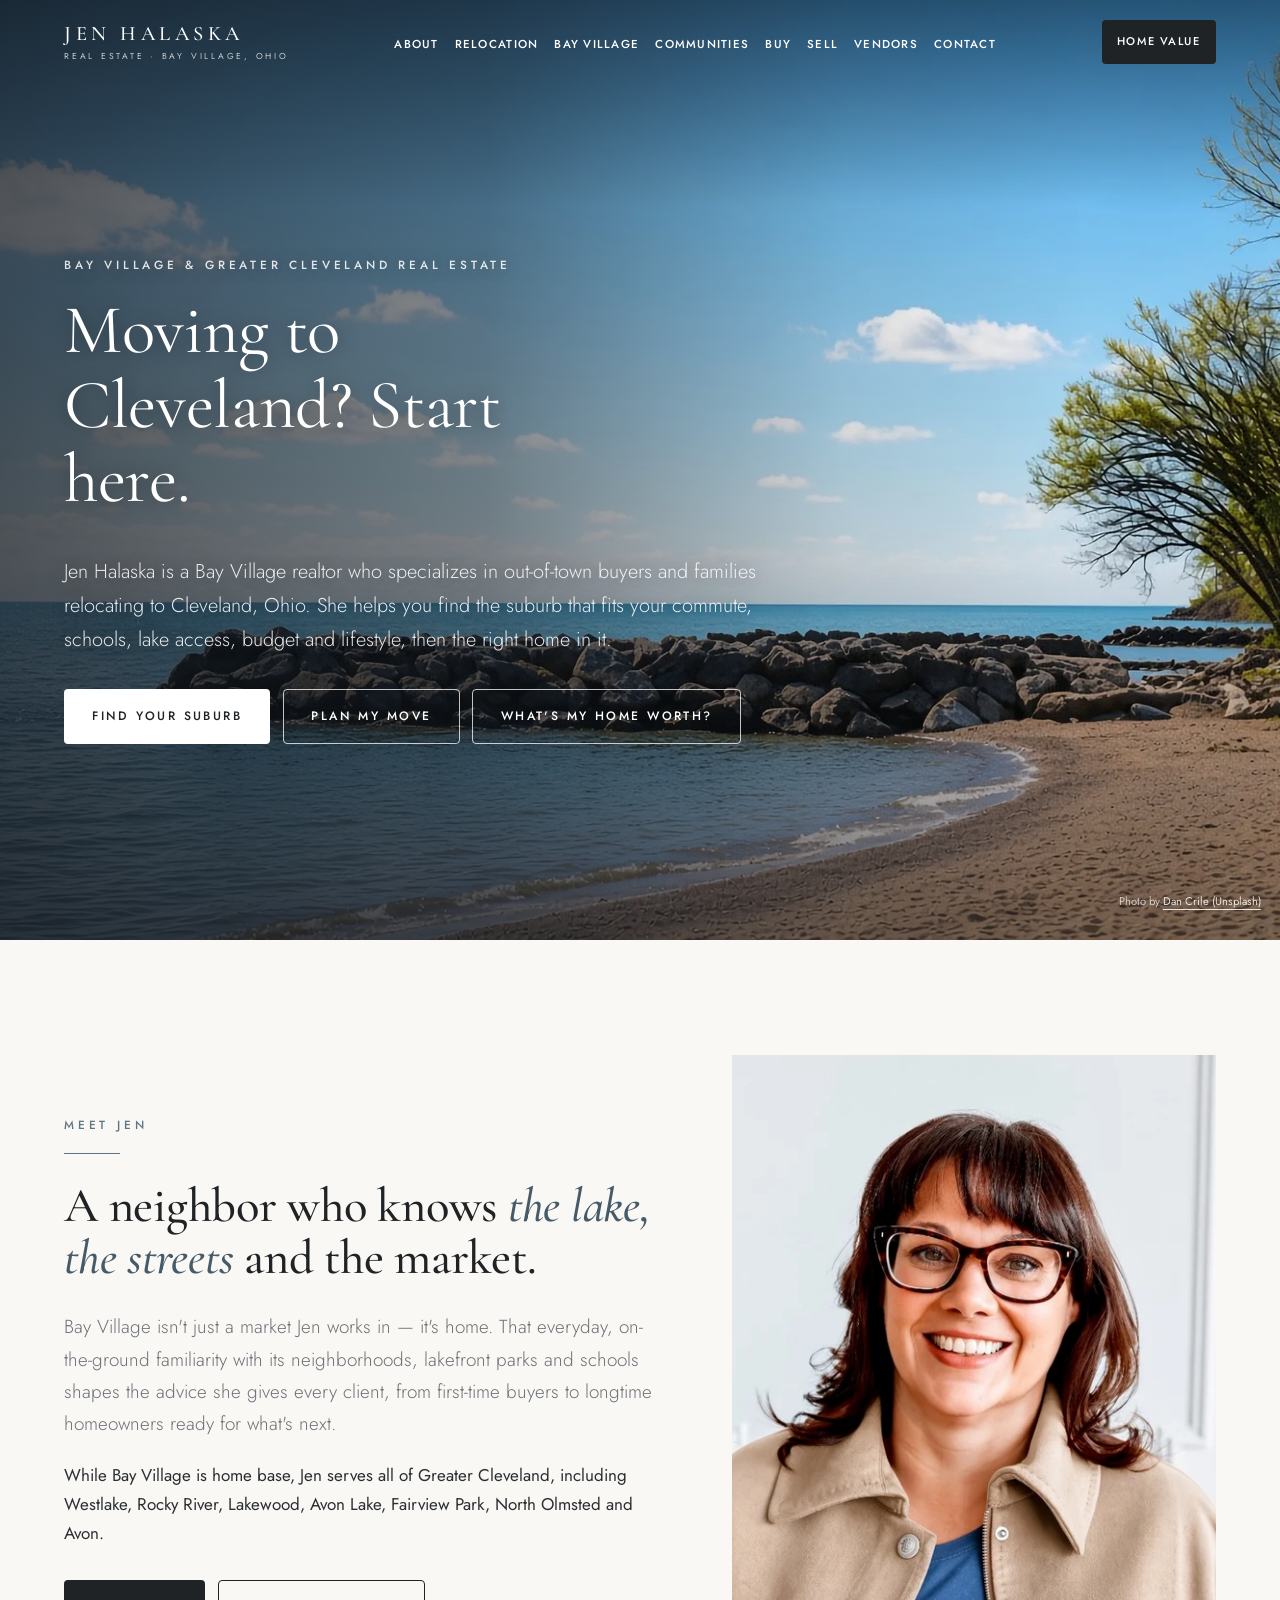
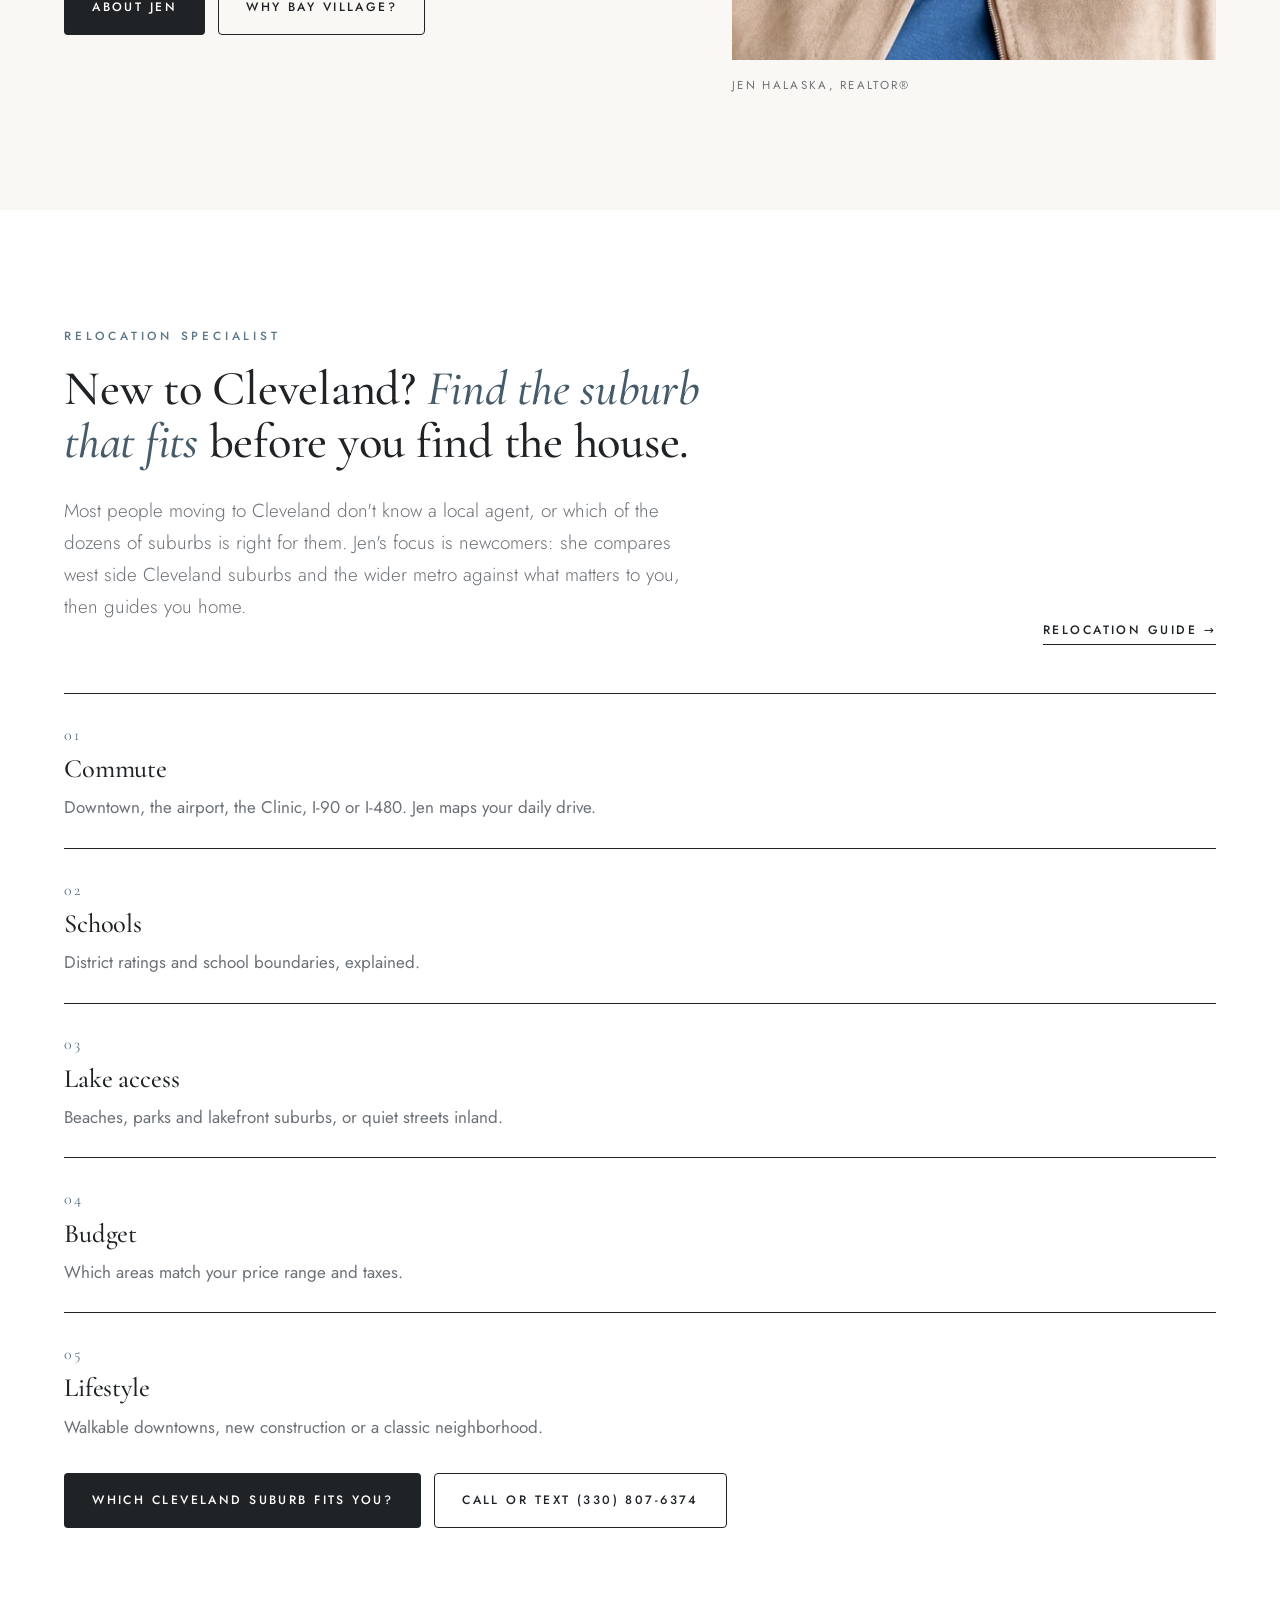
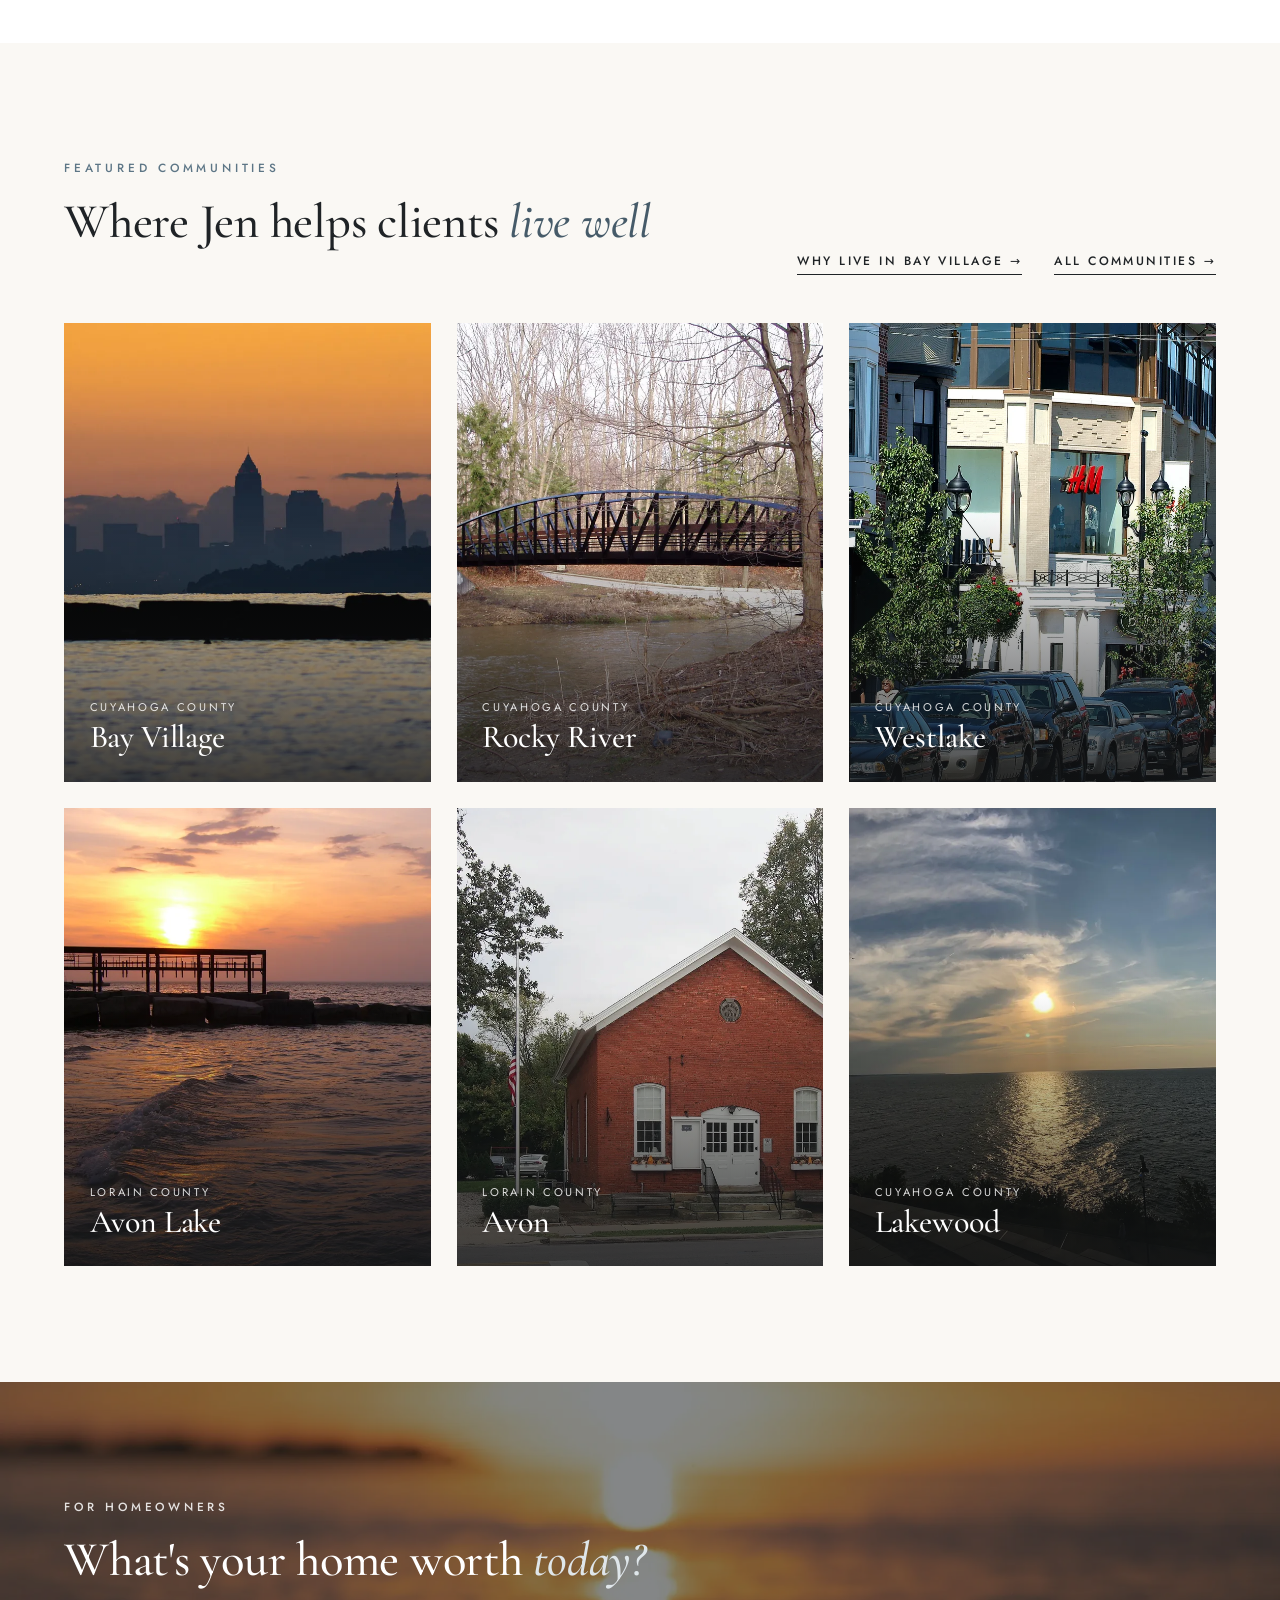
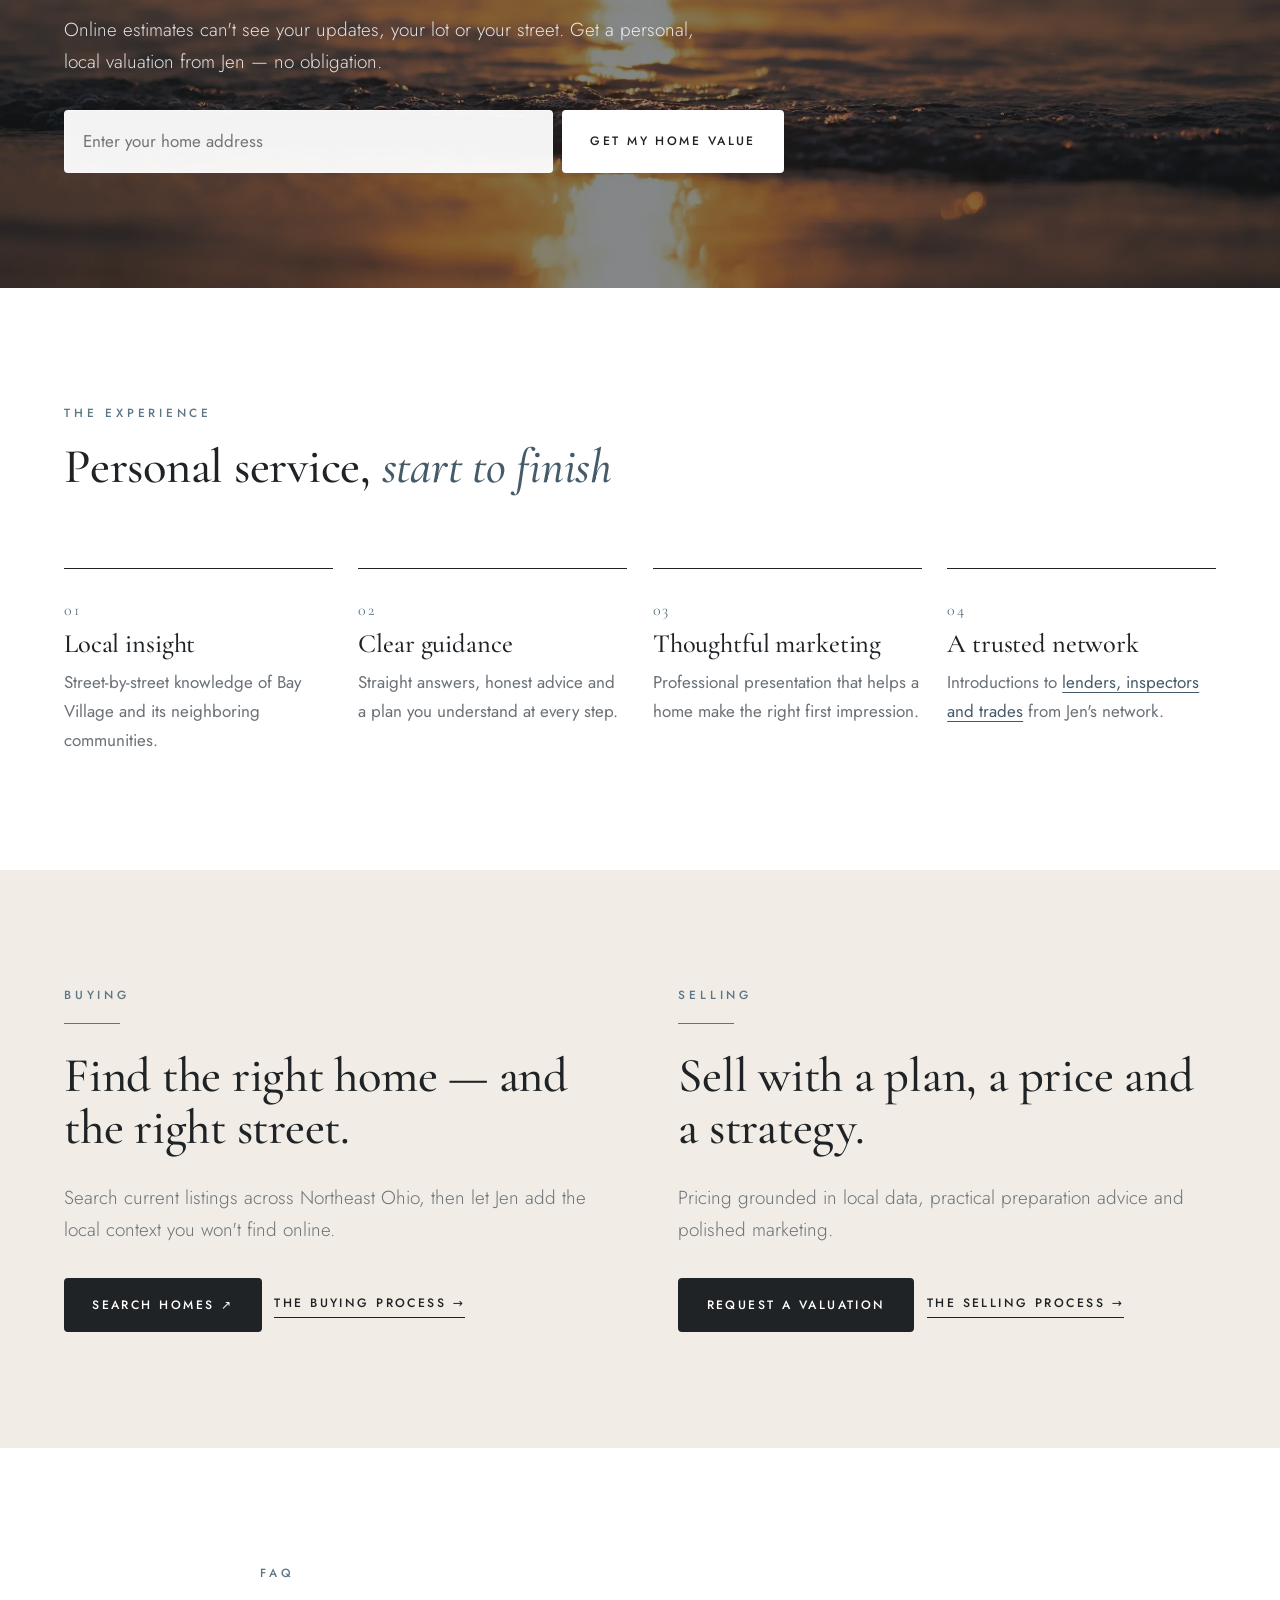
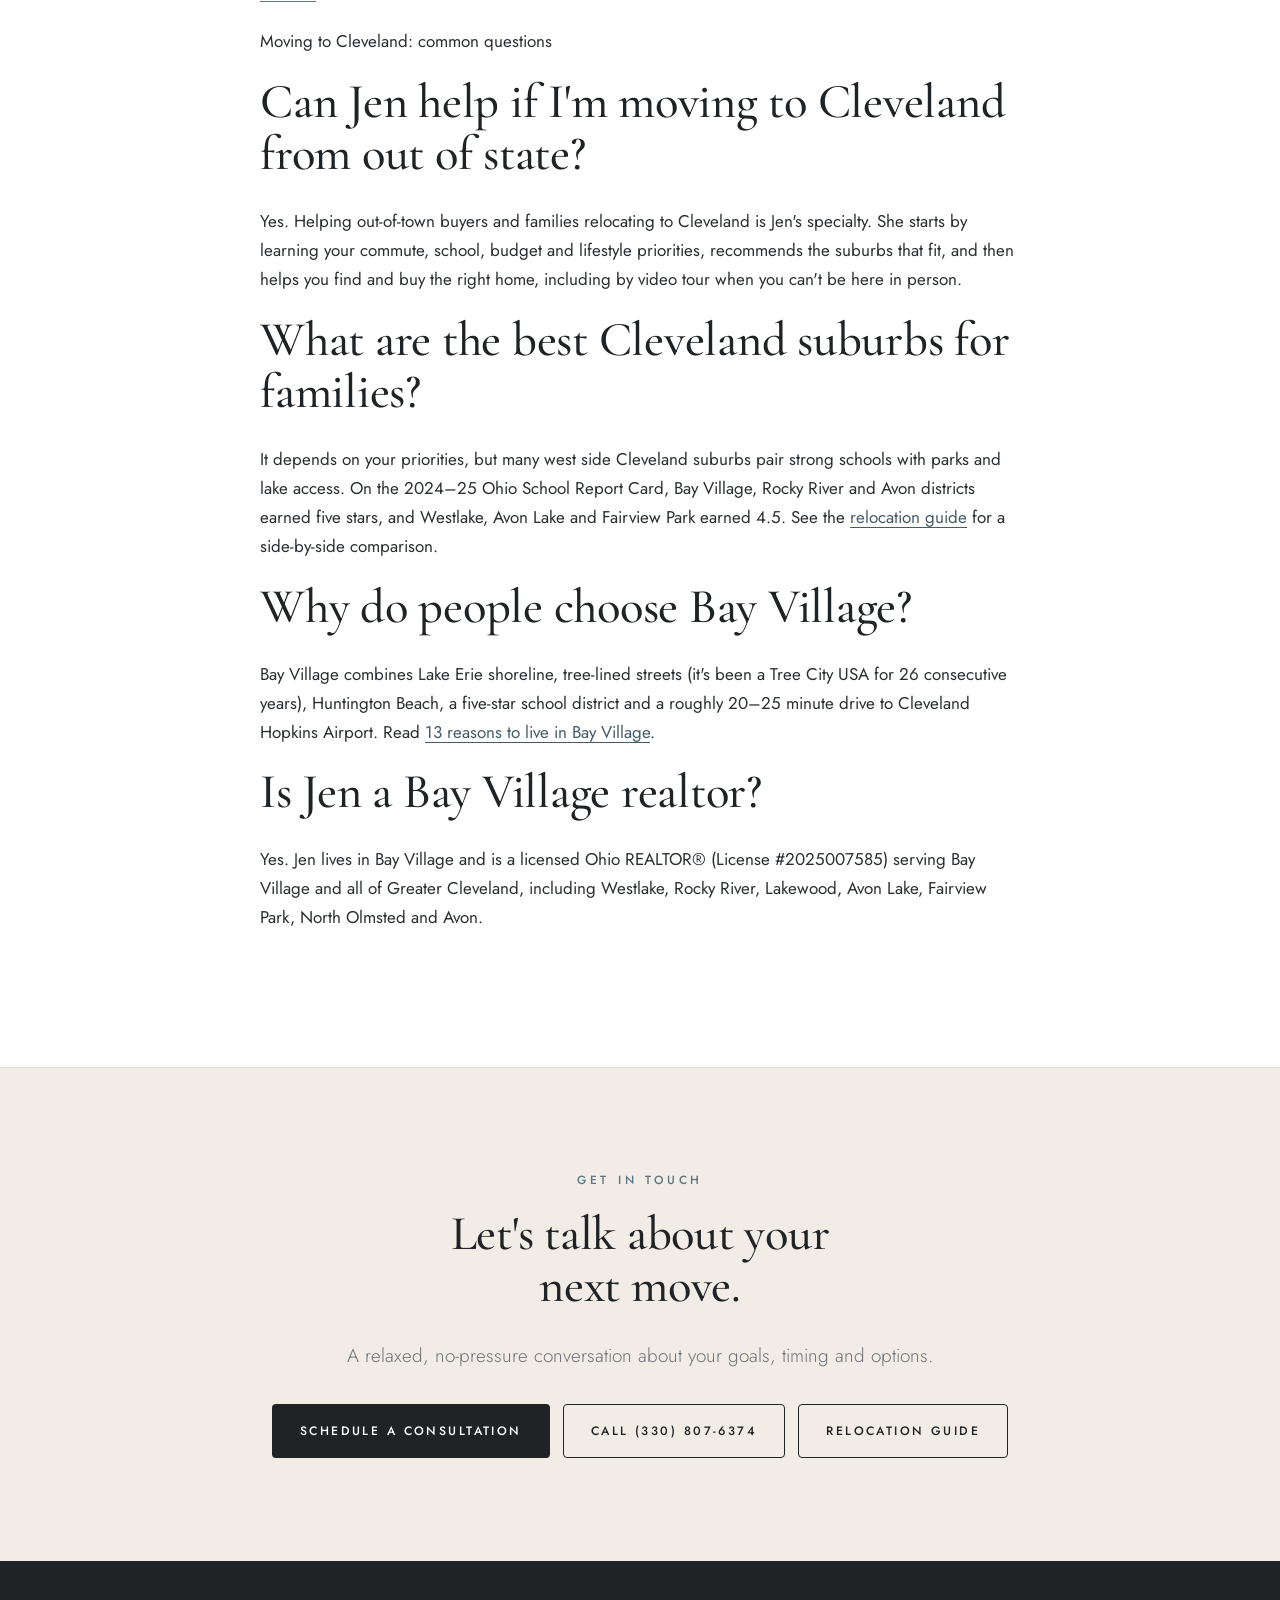
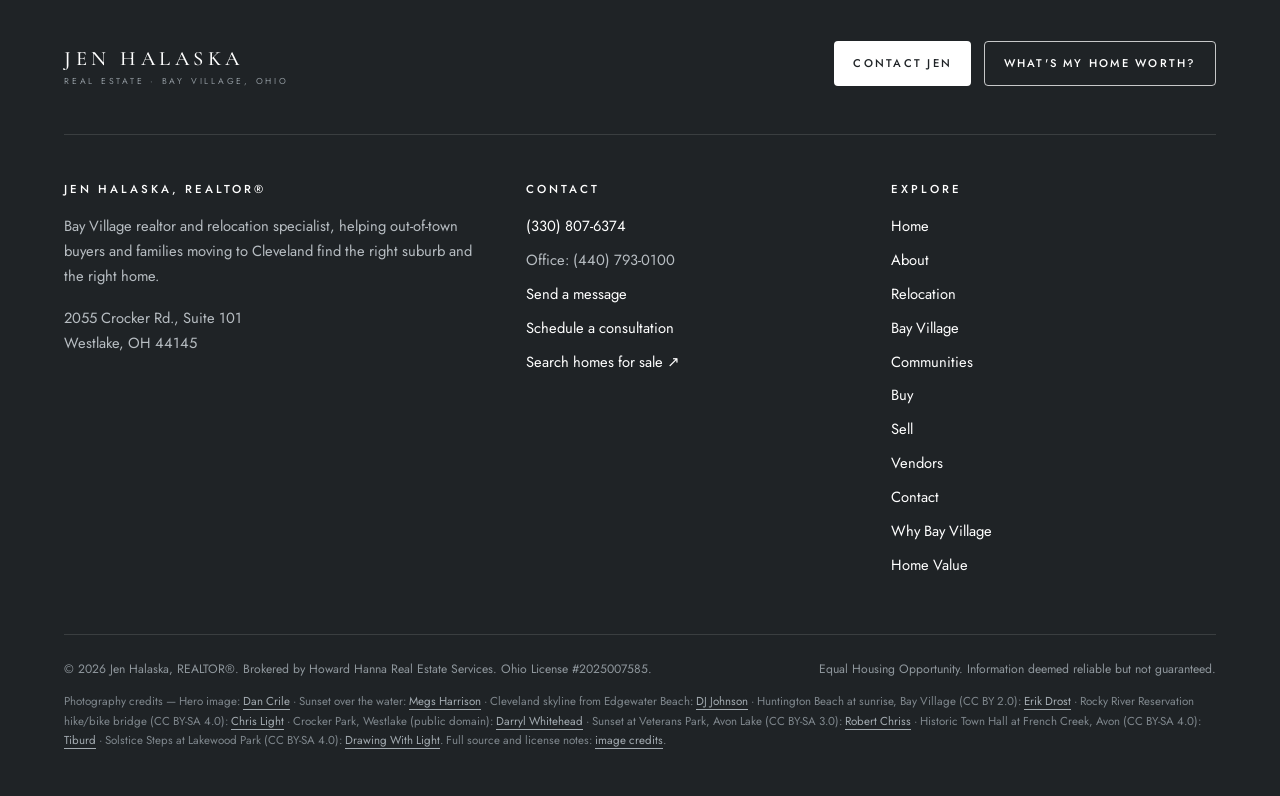
==== commit 202d1600: "Restore Meet Jen below the hero and drop the AI photo note Put the Meet Jen section back in its orig" ====
--- a/index.html
+++ b/index.html
@@ -58,23 +58,7 @@
    <a class="btn btn-ghost-light" href="home-value.html">What's my home worth?</a>
   </div>
  </div>
- <p class="hero-credit">Hero image: AI-edited from a photo by <a href="https://unsplash.com/photos/cKwfDLa5XXw" target="_blank" rel="noopener">Dan Crile (Unsplash)</a></p>
-</section>
-
-<section class="bg-white niche" aria-labelledby="niche-h">
- <div class="container">
-  <div class="section-head"><div><span class="kicker">Relocation specialist</span><h2 id="niche-h">New to Cleveland? <em>Find the suburb that fits</em> before you find the house.</h2>
-  <p class="lead">Most people moving to Cleveland don't know a local agent, or which of the dozens of suburbs is right for them. Jen's focus is newcomers: she compares west side Cleveland suburbs and the wider metro against what matters to you, then guides you home.</p></div>
-  <a class="link-arrow" href="relocation.html">Relocation guide →</a></div>
-  <div class="grid g5">
-   <div class="pillar"><span class="num">01</span><h3>Commute</h3><p>Downtown, the airport, the Clinic, I-90 or I-480. Jen maps your daily drive.</p></div>
-   <div class="pillar"><span class="num">02</span><h3>Schools</h3><p>District ratings and school boundaries, explained.</p></div>
-   <div class="pillar"><span class="num">03</span><h3>Lake access</h3><p>Beaches, parks and lakefront suburbs, or quiet streets inland.</p></div>
-   <div class="pillar"><span class="num">04</span><h3>Budget</h3><p>Which areas match your price range and taxes.</p></div>
-   <div class="pillar"><span class="num">05</span><h3>Lifestyle</h3><p>Walkable downtowns, new construction or a classic neighborhood.</p></div>
-  </div>
-  <div class="btn-row"><a class="btn btn-dark" href="relocation.html">Which Cleveland suburb fits you?</a><a class="btn btn-outline" href="tel:+13308076374">Call or text (330) 807-6374</a></div>
- </div>
+ <p class="hero-credit">Photo by <a href="https://unsplash.com/photos/cKwfDLa5XXw" target="_blank" rel="noopener">Dan Crile (Unsplash)</a></p>
 </section>
 
 <section>
@@ -91,6 +75,22 @@
    <picture><source srcset="assets/img/jennifer-halaska-realtor-bay-village.webp" type="image/webp"><img src="assets/img/jennifer-halaska-realtor-bay-village.jpg" width="622" height="628" loading="lazy" alt="Portrait of Jen Halaska, REALTOR® in Bay Village, Ohio"></picture>
    <figcaption>Jen Halaska, REALTOR®</figcaption>
   </figure>
+ </div>
+</section>
+
+<section class="bg-white niche" aria-labelledby="niche-h">
+ <div class="container">
+  <div class="section-head"><div><span class="kicker">Relocation specialist</span><h2 id="niche-h">New to Cleveland? <em>Find the suburb that fits</em> before you find the house.</h2>
+  <p class="lead">Most people moving to Cleveland don't know a local agent, or which of the dozens of suburbs is right for them. Jen's focus is newcomers: she compares west side Cleveland suburbs and the wider metro against what matters to you, then guides you home.</p></div>
+  <a class="link-arrow" href="relocation.html">Relocation guide →</a></div>
+  <div class="grid g5">
+   <div class="pillar"><span class="num">01</span><h3>Commute</h3><p>Downtown, the airport, the Clinic, I-90 or I-480. Jen maps your daily drive.</p></div>
+   <div class="pillar"><span class="num">02</span><h3>Schools</h3><p>District ratings and school boundaries, explained.</p></div>
+   <div class="pillar"><span class="num">03</span><h3>Lake access</h3><p>Beaches, parks and lakefront suburbs, or quiet streets inland.</p></div>
+   <div class="pillar"><span class="num">04</span><h3>Budget</h3><p>Which areas match your price range and taxes.</p></div>
+   <div class="pillar"><span class="num">05</span><h3>Lifestyle</h3><p>Walkable downtowns, new construction or a classic neighborhood.</p></div>
+  </div>
+  <div class="btn-row"><a class="btn btn-dark" href="relocation.html">Which Cleveland suburb fits you?</a><a class="btn btn-outline" href="tel:+13308076374">Call or text (330) 807-6374</a></div>
  </div>
 </section>
 
@@ -179,7 +179,7 @@
    <span>© <span id="year">2026</span> Jen Halaska, REALTOR®. Brokered by Howard Hanna Real Estate Services. Ohio License #2025007585.</span>
    <span>Equal Housing Opportunity. Information deemed reliable but not guaranteed.</span>
   </div>
-  <p class="credits">Photography credits — Hero image: AI-edited (mirrored, daylight, people removed) from a photo by: <a href="https://unsplash.com/photos/cKwfDLa5XXw" rel="noopener" target="_blank">Dan Crile</a> · Sunset over the water: <a href="https://unsplash.com/photos/Dq3b6rRN6GM" rel="noopener" target="_blank">Megs Harrison</a> · Cleveland skyline from Edgewater Beach: <a href="https://unsplash.com/photos/qQLg8lPYU1k" rel="noopener" target="_blank">DJ Johnson</a> · Huntington Beach at sunrise, Bay Village (CC BY 2.0): <a href="https://commons.wikimedia.org/wiki/File:Brown_sunrise_at_Huntington_Beach.jpg" rel="noopener" target="_blank">Erik Drost</a> · Rocky River Reservation hike/bike bridge (CC BY-SA 4.0): <a href="https://commons.wikimedia.org/wiki/File:Rocky_River_Reservation_PC270039_nr_Little_Cedar_Point.JPG" rel="noopener" target="_blank">Chris Light</a> · Crocker Park, Westlake (public domain): <a href="https://commons.wikimedia.org/wiki/File:Crocker_Summer_080_(2).jpg" rel="noopener" target="_blank">Darryl Whitehead</a> · Sunset at Veterans Park, Avon Lake (CC BY-SA 3.0): <a href="https://commons.wikimedia.org/wiki/File:Sunset_at_Veterans_Park_AL.JPG" rel="noopener" target="_blank">Robert Chriss</a> · Historic Town Hall at French Creek, Avon (CC BY-SA 4.0): <a href="https://commons.wikimedia.org/wiki/File:Avon_Town_Hall,_Avon,_Ohio_01.jpg" rel="noopener" target="_blank">Tiburd</a> · Solstice Steps at Lakewood Park (CC BY-SA 4.0): <a href="https://commons.wikimedia.org/wiki/File:Solstice_Steps_Sunset.jpg" rel="noopener" target="_blank">Drawing With Light</a>. Full source and license notes: <a href="https://github.com/CodeOnTheLake/bayvillageohio/blob/main/_build/IMAGE_CREDITS.md">image credits</a>.</p>
+  <p class="credits">Photography credits — Hero image: <a href="https://unsplash.com/photos/cKwfDLa5XXw" rel="noopener" target="_blank">Dan Crile</a> · Sunset over the water: <a href="https://unsplash.com/photos/Dq3b6rRN6GM" rel="noopener" target="_blank">Megs Harrison</a> · Cleveland skyline from Edgewater Beach: <a href="https://unsplash.com/photos/qQLg8lPYU1k" rel="noopener" target="_blank">DJ Johnson</a> · Huntington Beach at sunrise, Bay Village (CC BY 2.0): <a href="https://commons.wikimedia.org/wiki/File:Brown_sunrise_at_Huntington_Beach.jpg" rel="noopener" target="_blank">Erik Drost</a> · Rocky River Reservation hike/bike bridge (CC BY-SA 4.0): <a href="https://commons.wikimedia.org/wiki/File:Rocky_River_Reservation_PC270039_nr_Little_Cedar_Point.JPG" rel="noopener" target="_blank">Chris Light</a> · Crocker Park, Westlake (public domain): <a href="https://commons.wikimedia.org/wiki/File:Crocker_Summer_080_(2).jpg" rel="noopener" target="_blank">Darryl Whitehead</a> · Sunset at Veterans Park, Avon Lake (CC BY-SA 3.0): <a href="https://commons.wikimedia.org/wiki/File:Sunset_at_Veterans_Park_AL.JPG" rel="noopener" target="_blank">Robert Chriss</a> · Historic Town Hall at French Creek, Avon (CC BY-SA 4.0): <a href="https://commons.wikimedia.org/wiki/File:Avon_Town_Hall,_Avon,_Ohio_01.jpg" rel="noopener" target="_blank">Tiburd</a> · Solstice Steps at Lakewood Park (CC BY-SA 4.0): <a href="https://commons.wikimedia.org/wiki/File:Solstice_Steps_Sunset.jpg" rel="noopener" target="_blank">Drawing With Light</a>. Full source and license notes: <a href="https://github.com/CodeOnTheLake/bayvillageohio/blob/main/_build/IMAGE_CREDITS.md">image credits</a>.</p>
  </div>
 </footer>
 <script src="assets/js/main.js" defer></script>
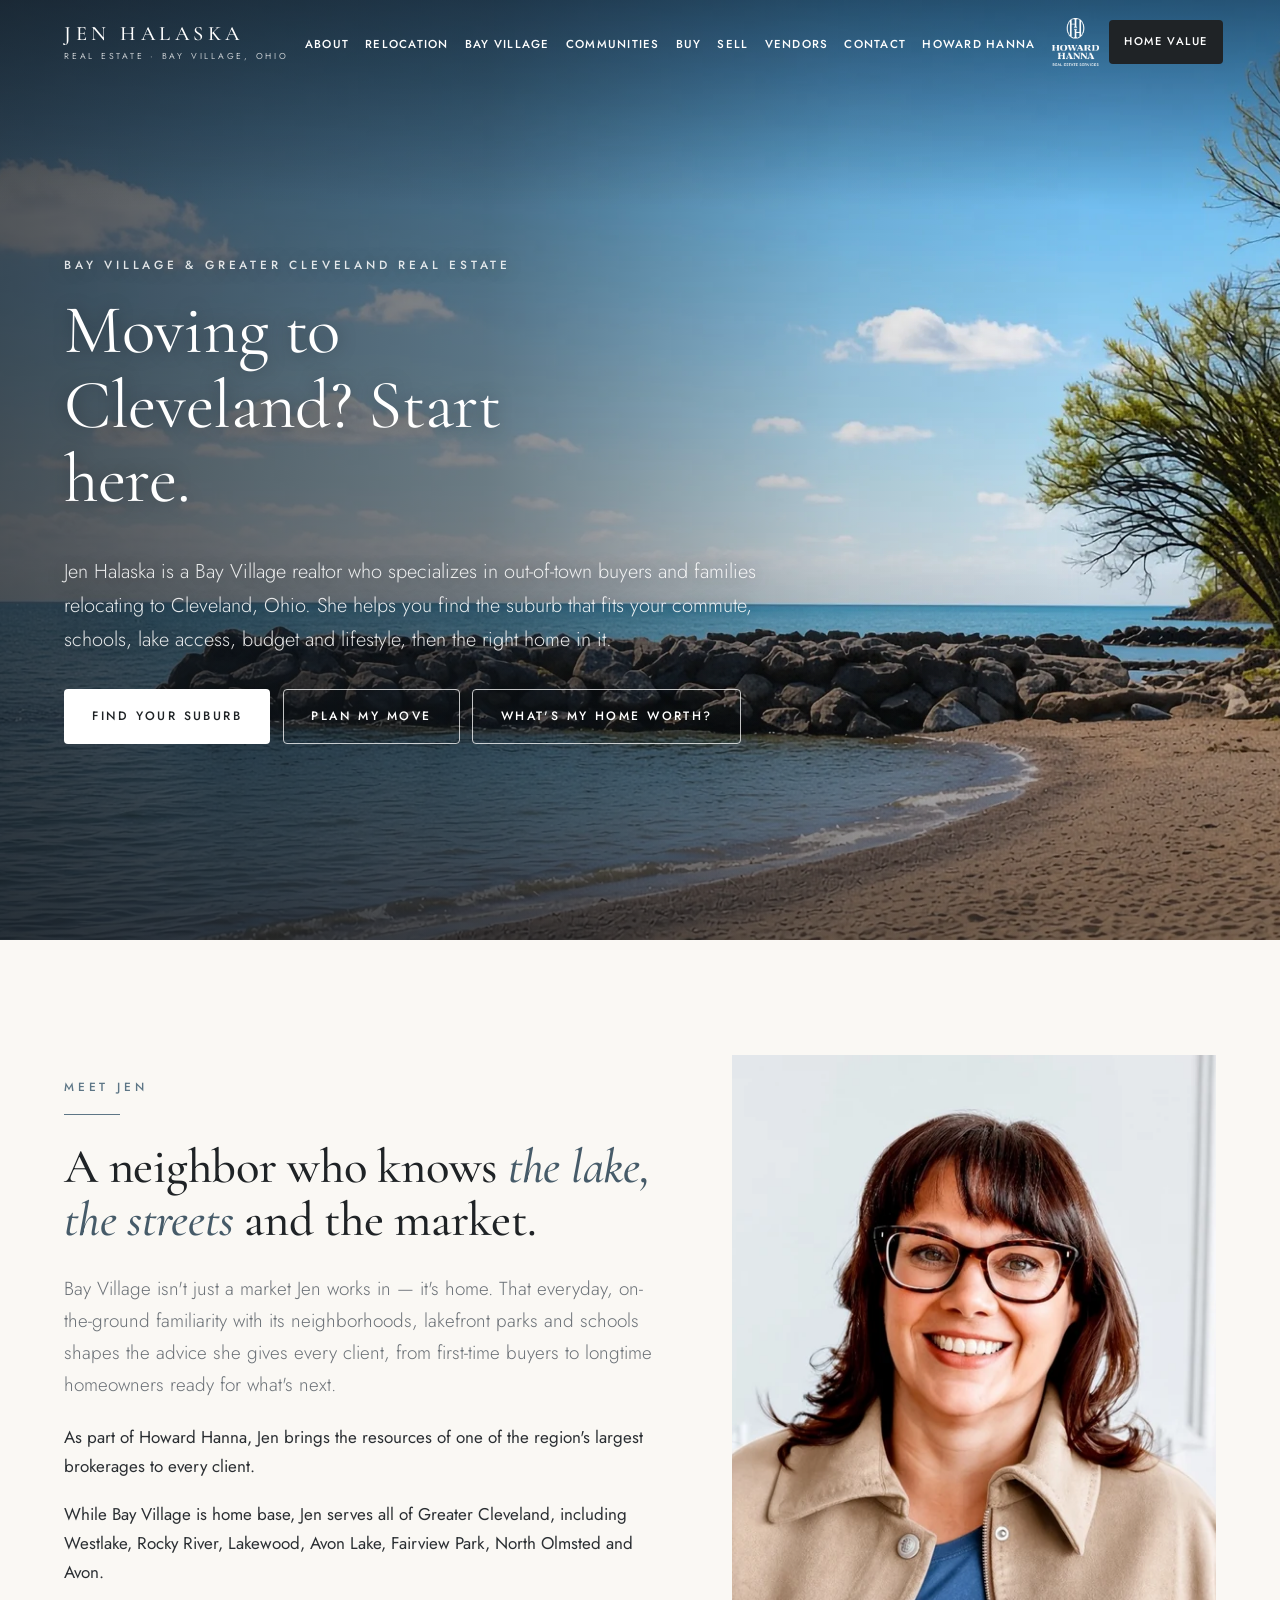
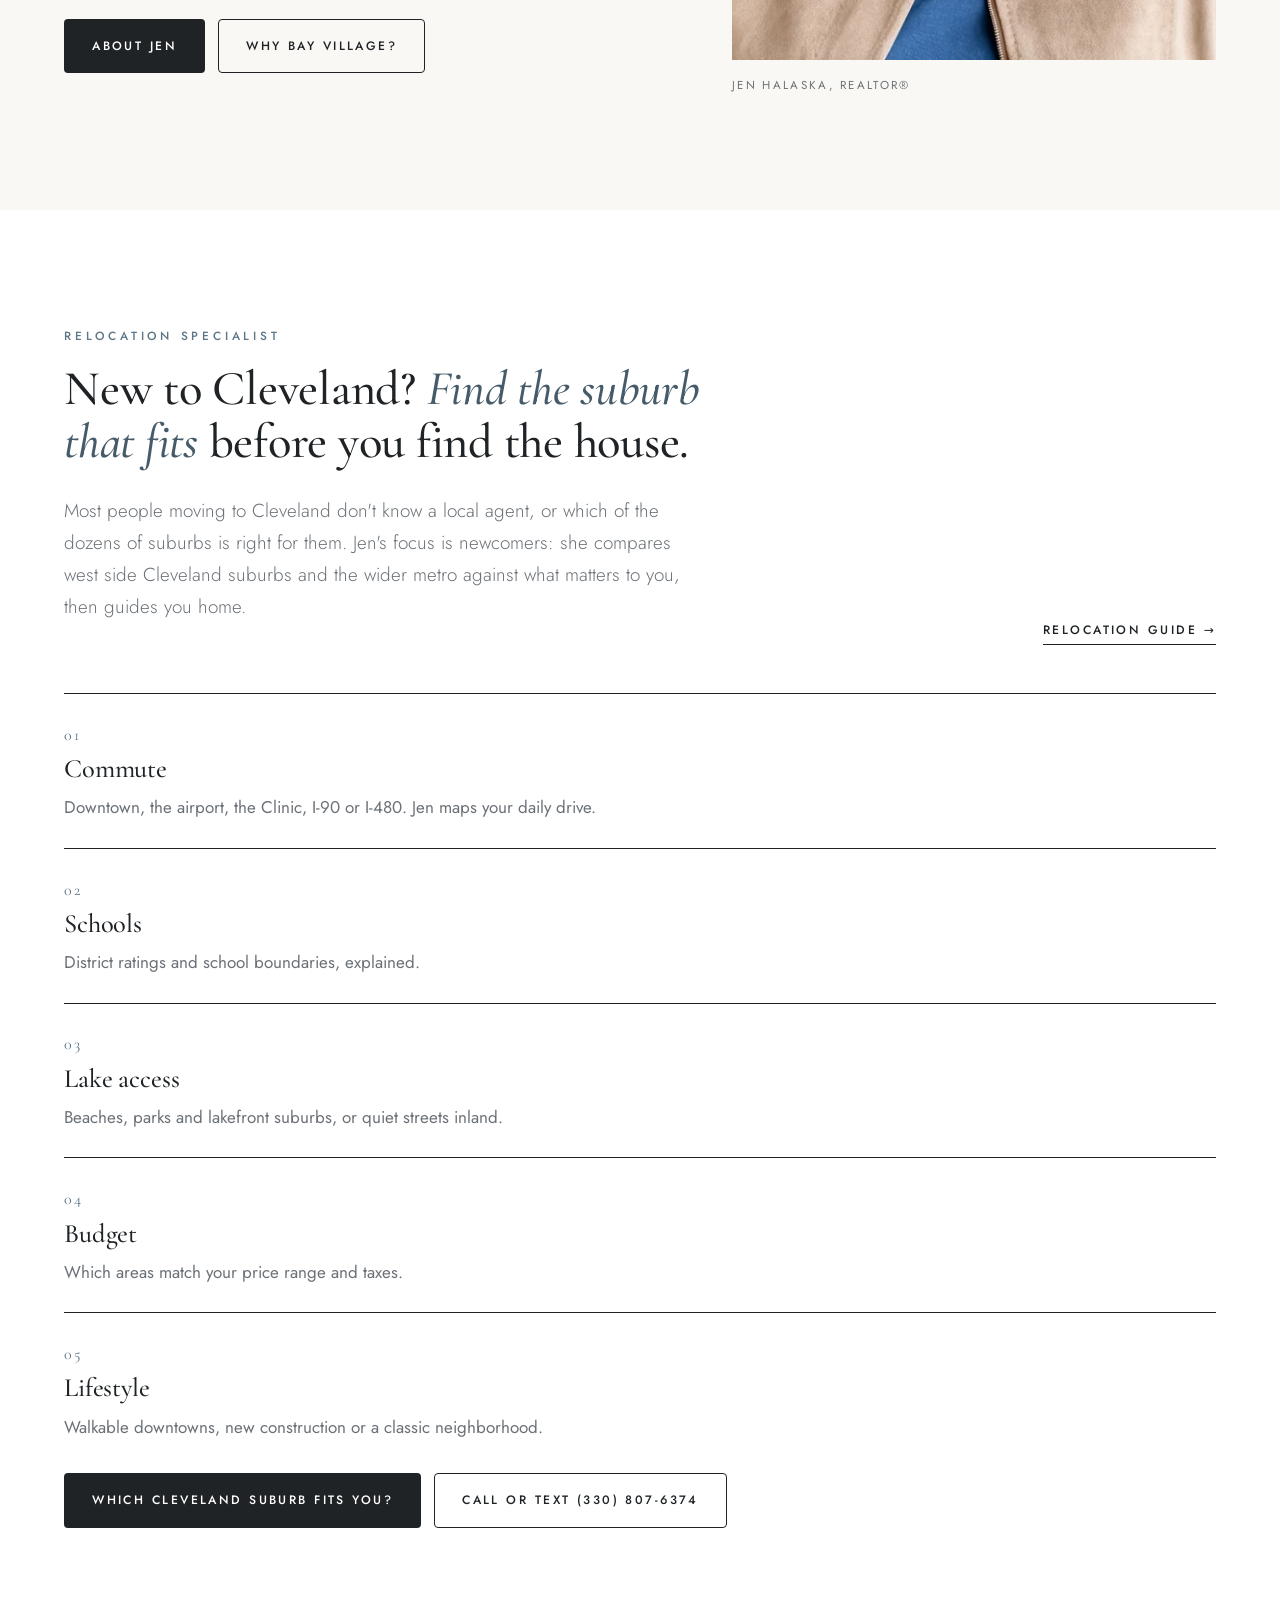
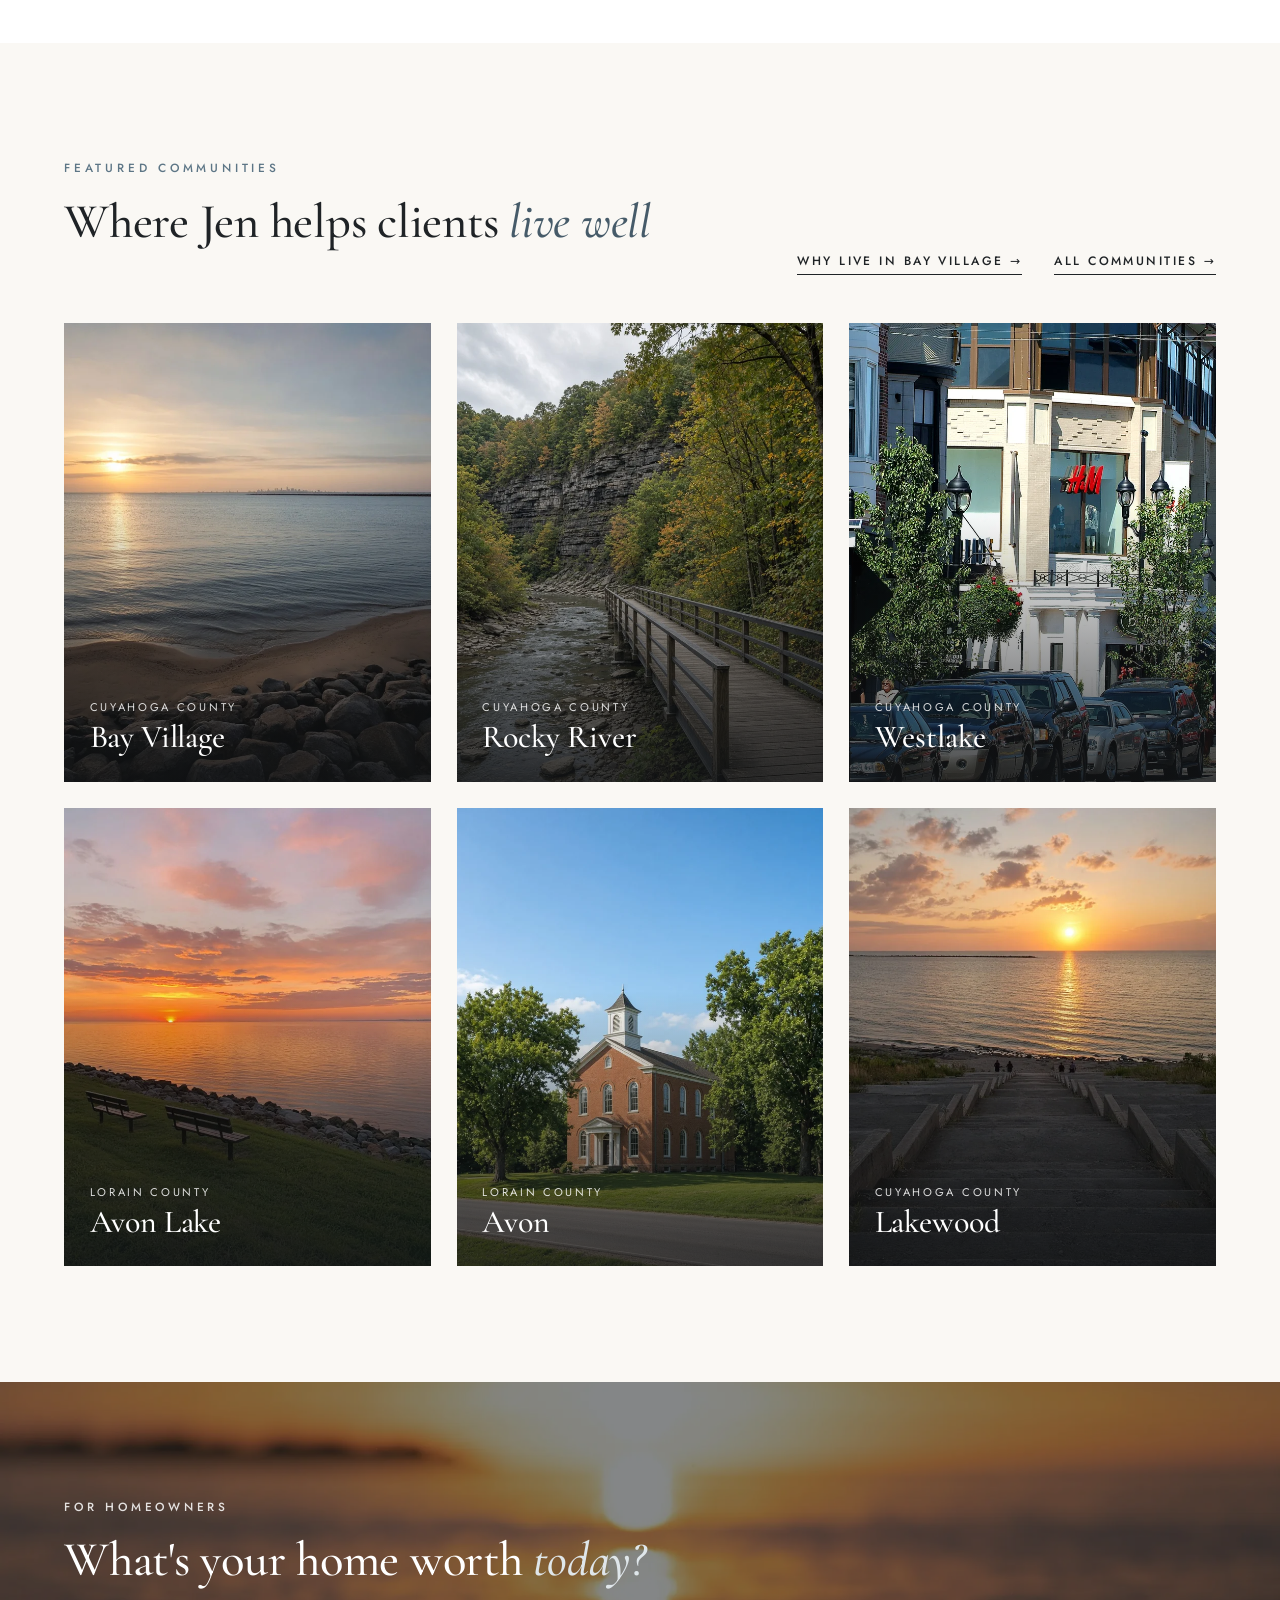
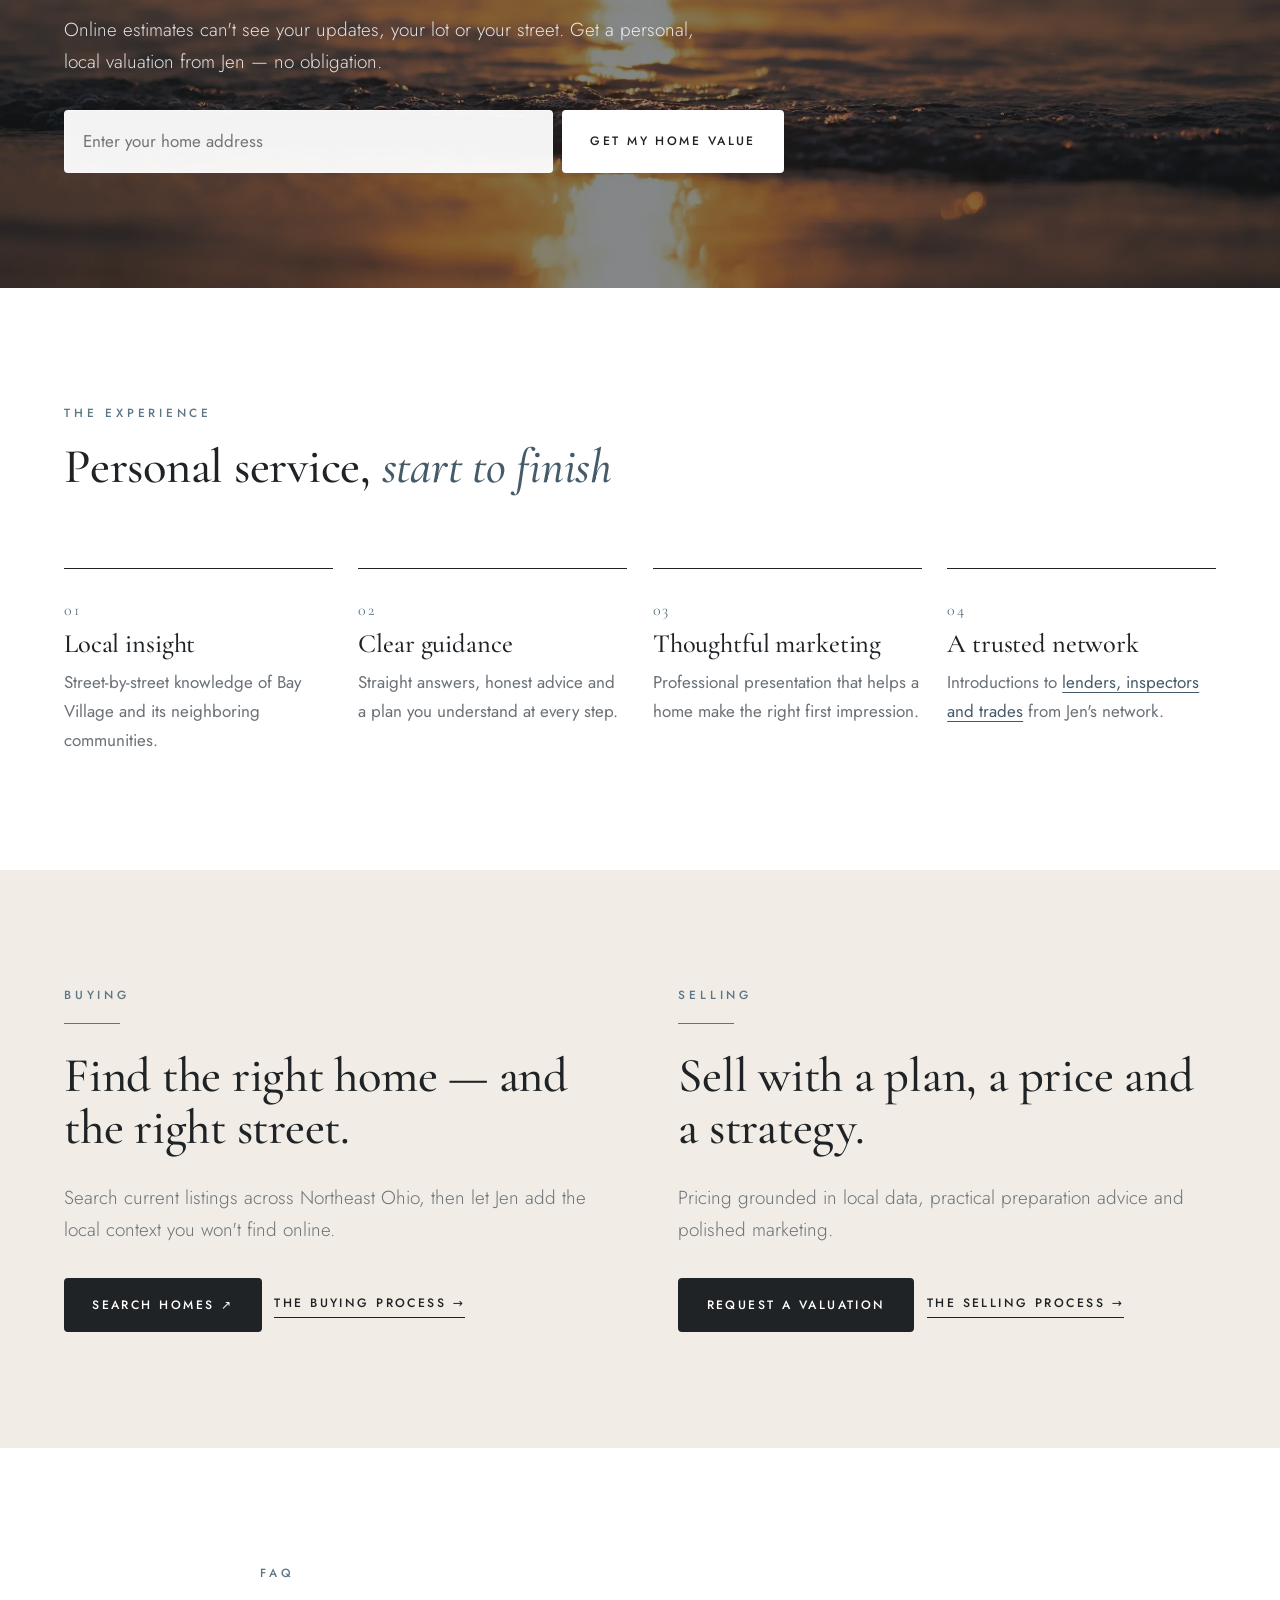
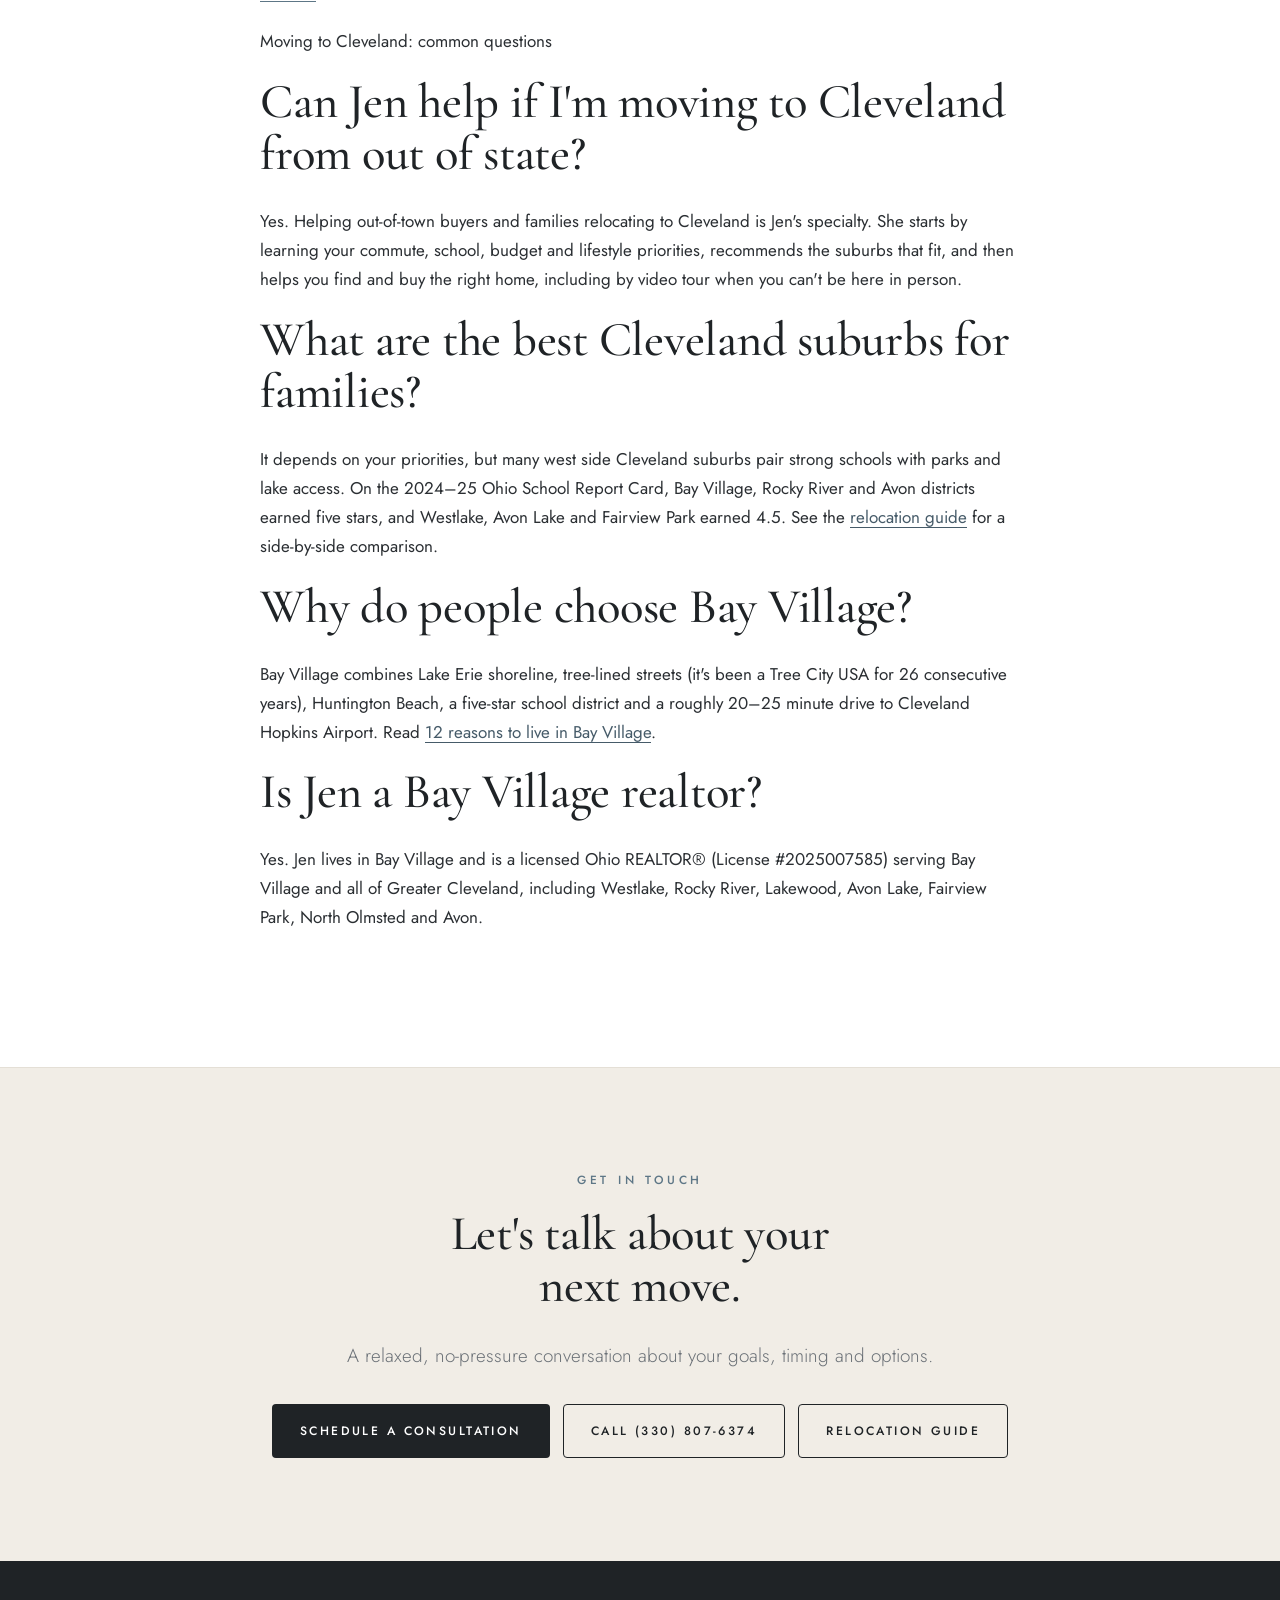
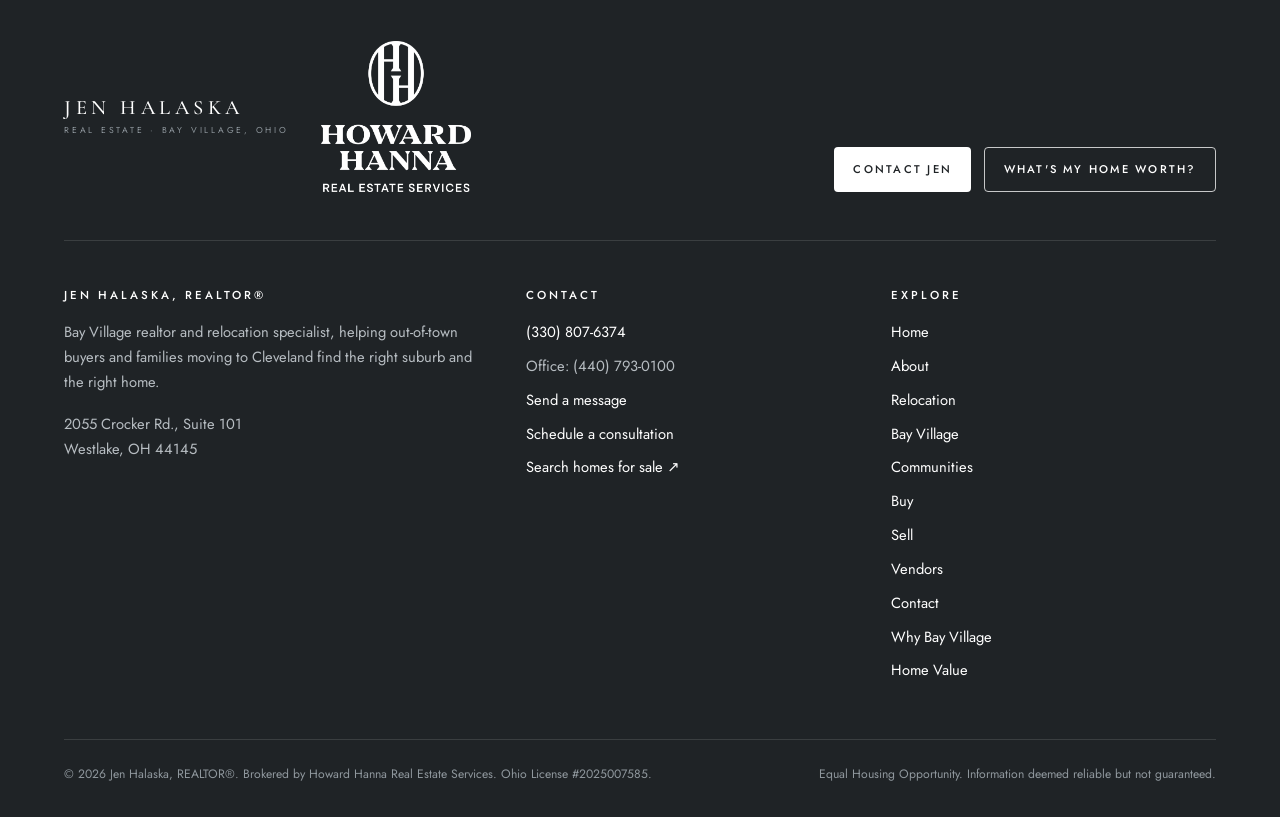
==== commit 8619216f: "Update Why Bay Village to 12 reasons and refresh home branding Remove the Bay Days item and retitle " ====
--- a/index.html
+++ b/index.html
@@ -4,7 +4,7 @@
 <meta charset="utf-8">
 <meta name="viewport" content="width=device-width, initial-scale=1">
 <title>Moving to Cleveland? Bay Village Realtor & Relocation Specialist | Jen Halaska</title>
-<meta name="description" content="Relocating to Cleveland, Ohio? Jen Halaska is a Bay Village realtor who helps out-of-town buyers and families find the right west side Cleveland suburb — then the right home.">
+<meta name="description" content="Jen Halaska, Howard Hanna REALTOR® in Bay Village, Ohio, helps out-of-town buyers and families relocating to Cleveland find the right west side suburb — then the right home.">
 <link rel="canonical" href="https://bayvillageohio.com/">
 <meta name="robots" content="index, follow">
 <meta name="theme-color" content="#1f2326">
@@ -12,14 +12,14 @@
 <meta property="og:site_name" content="Jen Halaska Real Estate">
 <meta name="author" content="Jen Halaska">
 <meta property="og:title" content="Moving to Cleveland? Bay Village Realtor & Relocation Specialist | Jen Halaska">
-<meta property="og:description" content="Relocating to Cleveland, Ohio? Jen Halaska is a Bay Village realtor who helps out-of-town buyers and families find the right west side Cleveland suburb — then the right home.">
+<meta property="og:description" content="Jen Halaska, Howard Hanna REALTOR® in Bay Village, Ohio, helps out-of-town buyers and families relocating to Cleveland find the right west side suburb — then the right home.">
 <meta property="og:url" content="https://bayvillageohio.com/">
 <meta property="og:image" content="https://bayvillageohio.com/assets/img/og-image.jpg">
 <meta property="og:image:width" content="1200"><meta property="og:image:height" content="630">
 <meta property="og:locale" content="en_US">
 <meta name="twitter:card" content="summary_large_image">
 <meta name="twitter:title" content="Moving to Cleveland? Bay Village Realtor & Relocation Specialist | Jen Halaska">
-<meta name="twitter:description" content="Relocating to Cleveland, Ohio? Jen Halaska is a Bay Village realtor who helps out-of-town buyers and families find the right west side Cleveland suburb — then the right home.">
+<meta name="twitter:description" content="Jen Halaska, Howard Hanna REALTOR® in Bay Village, Ohio, helps out-of-town buyers and families relocating to Cleveland find the right west side suburb — then the right home.">
 <meta name="twitter:image" content="https://bayvillageohio.com/assets/img/og-image.jpg">
 <meta name="geo.region" content="US-OH"><meta name="geo.placename" content="Bay Village">
 <link rel="icon" href="assets/img/favicon.svg" type="image/svg+xml">
@@ -29,15 +29,16 @@
 <link href="https://fonts.googleapis.com/css2?family=Cormorant+Garamond:ital,wght@0,400;0,500;1,400;1,500&family=Jost:wght@300;400;500&display=swap" rel="stylesheet">
 <link rel="stylesheet" href="assets/css/styles.css">
 <script type="application/ld+json">{"@context": "https://schema.org", "@graph": [{"@type": ["RealEstateAgent", "LocalBusiness"], "@id": "https://bayvillageohio.com/#business", "name": "Jen Halaska, REALTOR®", "alternateName": ["Jennifer Halaska", "Jen Halaska Real Estate"], "description": "Bay Village, Ohio REALTOR® specializing in out-of-town buyers and families relocating to Cleveland: matching newcomers to the right suburb, then the right home.", "url": "https://bayvillageohio.com/", "image": "https://bayvillageohio.com/assets/img/jennifer-halaska-realtor-bay-village.jpg", "logo": "https://bayvillageohio.com/assets/img/favicon.svg", "telephone": "+13308076374", "contactPoint": [{"@type": "ContactPoint", "telephone": "+13308076374", "contactType": "sales", "areaServed": "US-OH", "availableLanguage": "English"}, {"@type": "ContactPoint", "telephone": "+14407930100", "contactType": "office"}], "address": {"@type": "PostalAddress", "streetAddress": "2055 Crocker Rd., Suite 101", "addressLocality": "Westlake", "addressRegion": "OH", "postalCode": "44145", "addressCountry": "US"}, "areaServed": [{"@type": "City", "name": "Bay Village, OH"}, {"@type": "City", "name": "Westlake, OH"}, {"@type": "City", "name": "Rocky River, OH"}, {"@type": "City", "name": "Avon Lake, OH"}, {"@type": "City", "name": "Lakewood, OH"}, {"@type": "City", "name": "Fairview Park, OH"}, {"@type": "City", "name": "North Olmsted, OH"}, {"@type": "City", "name": "Avon, OH"}, {"@type": "City", "name": "Cleveland, OH"}, {"@type": "AdministrativeArea", "name": "Cuyahoga County, OH"}, {"@type": "AdministrativeArea", "name": "Lorain County, OH"}], "employee": {"@id": "https://bayvillageohio.com/#jen"}, "parentOrganization": {"@type": "Organization", "name": "Howard Hanna Real Estate Services"}, "knowsAbout": ["Relocating to Cleveland, Ohio", "Moving to Cleveland", "Best Cleveland suburbs for families", "West side Cleveland suburbs", "Bay Village real estate", "Home valuation"], "sameAs": ["https://jenniferhalaska.howardhanna.com/"]}, {"@type": "Person", "@id": "https://bayvillageohio.com/#jen", "name": "Jen Halaska", "alternateName": "Jennifer Halaska", "jobTitle": "REALTOR®", "url": "https://bayvillageohio.com/about.html", "image": "https://bayvillageohio.com/assets/img/jennifer-halaska-realtor-bay-village.jpg", "telephone": "+13308076374", "homeLocation": {"@type": "Place", "name": "Bay Village, Ohio"}, "worksFor": {"@type": "Organization", "name": "Howard Hanna Real Estate Services"}, "hasCredential": {"@type": "EducationalOccupationalCredential", "credentialCategory": "license", "name": "Ohio Real Estate License", "identifier": "2025007585", "recognizedBy": {"@type": "GovernmentOrganization", "name": "Ohio Department of Commerce, Division of Real Estate & Professional Licensing"}}, "knowsAbout": ["Relocating to Cleveland, Ohio", "Moving to Cleveland", "Best Cleveland suburbs for families", "West side Cleveland suburbs", "Bay Village real estate", "Home valuation"]}, {"@type": "WebSite", "@id": "https://bayvillageohio.com/#website", "url": "https://bayvillageohio.com/", "name": "Jen Halaska | Bay Village & Cleveland Relocation Real Estate", "inLanguage": "en-US", "publisher": {"@id": "https://bayvillageohio.com/#business"}}]}</script>
-<script type="application/ld+json">{"@context": "https://schema.org", "@type": "FAQPage", "mainEntity": [{"@type": "Question", "name": "Can Jen help if I'm moving to Cleveland from out of state?", "acceptedAnswer": {"@type": "Answer", "text": "Yes. Helping out-of-town buyers and families relocating to Cleveland is Jen's specialty. She starts by learning your commute, school, budget and lifestyle priorities, recommends the suburbs that fit, and then helps you find and buy the right home, including by video tour when you can't be here in person."}}, {"@type": "Question", "name": "What are the best Cleveland suburbs for families?", "acceptedAnswer": {"@type": "Answer", "text": "It depends on your priorities, but many west side Cleveland suburbs pair strong schools with parks and lake access. On the 2024–25 Ohio School Report Card, Bay Village, Rocky River and Avon districts earned five stars, and Westlake, Avon Lake and Fairview Park earned 4.5. See the relocation guide for a side-by-side comparison."}}, {"@type": "Question", "name": "Why do people choose Bay Village?", "acceptedAnswer": {"@type": "Answer", "text": "Bay Village combines Lake Erie shoreline, tree-lined streets (it's been a Tree City USA for 26 consecutive years), Huntington Beach, a five-star school district and a roughly 20–25 minute drive to Cleveland Hopkins Airport. Read 13 reasons to live in Bay Village."}}, {"@type": "Question", "name": "Is Jen a Bay Village realtor?", "acceptedAnswer": {"@type": "Answer", "text": "Yes. Jen lives in Bay Village and is a licensed Ohio REALTOR® (License #2025007585) serving Bay Village and all of Greater Cleveland, including Westlake, Rocky River, Lakewood, Avon Lake, Fairview Park, North Olmsted and Avon."}}]}</script>
+<script type="application/ld+json">{"@context": "https://schema.org", "@type": "FAQPage", "mainEntity": [{"@type": "Question", "name": "Can Jen help if I'm moving to Cleveland from out of state?", "acceptedAnswer": {"@type": "Answer", "text": "Yes. Helping out-of-town buyers and families relocating to Cleveland is Jen's specialty. She starts by learning your commute, school, budget and lifestyle priorities, recommends the suburbs that fit, and then helps you find and buy the right home, including by video tour when you can't be here in person."}}, {"@type": "Question", "name": "What are the best Cleveland suburbs for families?", "acceptedAnswer": {"@type": "Answer", "text": "It depends on your priorities, but many west side Cleveland suburbs pair strong schools with parks and lake access. On the 2024–25 Ohio School Report Card, Bay Village, Rocky River and Avon districts earned five stars, and Westlake, Avon Lake and Fairview Park earned 4.5. See the relocation guide for a side-by-side comparison."}}, {"@type": "Question", "name": "Why do people choose Bay Village?", "acceptedAnswer": {"@type": "Answer", "text": "Bay Village combines Lake Erie shoreline, tree-lined streets (it's been a Tree City USA for 26 consecutive years), Huntington Beach, a five-star school district and a roughly 20–25 minute drive to Cleveland Hopkins Airport. Read 12 reasons to live in Bay Village."}}, {"@type": "Question", "name": "Is Jen a Bay Village realtor?", "acceptedAnswer": {"@type": "Answer", "text": "Yes. Jen lives in Bay Village and is a licensed Ohio REALTOR® (License #2025007585) serving Bay Village and all of Greater Cleveland, including Westlake, Rocky River, Lakewood, Avon Lake, Fairview Park, North Olmsted and Avon."}}]}</script>
 </head>
 <body class="home">
 <a class="skip" href="#main">Skip to content</a>
 <header class="site-header">
  <nav class="container nav" aria-label="Main">
   <a class="wordmark" href="index.html" aria-label="Jen Halaska Real Estate — home"><span class="wm-name">Jen Halaska</span><span class="wm-sub">Real Estate · Bay Village, Ohio</span></a>
-  <ul class="nav-links" id="nav-links"><li><a href="about.html">About</a></li><li><a href="relocation.html">Relocation</a></li><li><a href="bay-village.html">Bay Village</a></li><li><a href="areas.html">Communities</a></li><li><a href="buyers.html">Buy</a></li><li><a href="sellers.html">Sell</a></li><li><a href="vendors.html">Vendors</a></li><li><a href="contact.html">Contact</a></li></ul>
+  <ul class="nav-links" id="nav-links"><li><a href="about.html">About</a></li><li><a href="relocation.html">Relocation</a></li><li><a href="bay-village.html">Bay Village</a></li><li><a href="areas.html">Communities</a></li><li><a href="buyers.html">Buy</a></li><li><a href="sellers.html">Sell</a></li><li><a href="vendors.html">Vendors</a></li><li><a href="contact.html">Contact</a></li><li><a href="about.html#brokerage">Howard Hanna</a></li></ul>
   <div class="nav-cta">
+   <a class="hh-logo hh-logo-header" href="about.html#brokerage"><picture class="hh-logo-dark"><source srcset="assets/img/howard-hanna-logo.webp" type="image/webp"><img src="assets/img/howard-hanna-logo.png" width="2500" height="1129" alt="Howard Hanna Real Estate Services" decoding="async"></picture><picture class="hh-logo-light"><source srcset="assets/img/howard-hanna-logo-white.webp" type="image/webp"><img src="assets/img/howard-hanna-logo-white.png" width="2154" height="2167" alt="Howard Hanna Real Estate Services" decoding="async"></picture></a>
    <a class="btn btn-outline btn-sm" href="tel:+13308076374">(330) 807-6374</a>
    <a class="btn btn-dark btn-sm" href="home-value.html">Home Value</a>
    <button class="menu-btn" aria-expanded="false" aria-controls="nav-links">Menu</button>
@@ -58,7 +59,6 @@
    <a class="btn btn-ghost-light" href="home-value.html">What's my home worth?</a>
   </div>
  </div>
- <p class="hero-credit">Photo by <a href="https://unsplash.com/photos/cKwfDLa5XXw" target="_blank" rel="noopener">Dan Crile (Unsplash)</a></p>
 </section>
 
 <section>
@@ -68,6 +68,7 @@
    <div class="rule"></div>
    <h2>A neighbor who knows <em>the lake, the streets</em> and the market.</h2>
    <p class="lead">Bay Village isn't just a market Jen works in — it's home. That everyday, on-the-ground familiarity with its neighborhoods, lakefront parks and schools shapes the advice she gives every client, from first-time buyers to longtime homeowners ready for what's next.</p>
+   <p>As part of Howard Hanna, Jen brings the resources of one of the region's largest brokerages to every client.</p>
    <p>While Bay Village is home base, Jen serves all of Greater Cleveland, including Westlake, Rocky River, Lakewood, Avon Lake, Fairview Park, North Olmsted and Avon.</p>
    <div class="btn-row"><a class="btn btn-dark" href="about.html">About Jen</a><a class="btn btn-outline" href="why-bay-village.html">Why Bay Village?</a></div>
   </div>
@@ -97,7 +98,7 @@
 <section>
  <div class="container">
   <div class="section-head"><div><span class="kicker">Featured communities</span><h2>Where Jen helps clients <em>live well</em></h2></div><div style="display:flex;gap:2rem;flex-wrap:wrap"><a class="link-arrow" href="why-bay-village.html">Why live in Bay Village →</a><a class="link-arrow" href="areas.html">All communities →</a></div></div>
-  <div class="grid g3"><a class="comm" href="bay-village.html"><picture><source srcset="assets/img/card-bay-village.webp" type="image/webp"><img class="" src="assets/img/card-bay-village.jpg" width="720" height="920" alt="Sunrise over Lake Erie from Huntington Beach in Bay Village, with the Cleveland skyline beyond the breakwall" loading="lazy" decoding="async"></picture><div class="comm-body"><span>Cuyahoga County</span><h3>Bay Village</h3></div></a><a class="comm" href="areas.html#rocky-river"><picture><source srcset="assets/img/card-rocky-river.webp" type="image/webp"><img class="" src="assets/img/card-rocky-river.jpg" width="720" height="920" alt="Hike-and-bike bridge over the Rocky River in the Rocky River Reservation of the Cleveland Metroparks" loading="lazy" decoding="async"></picture><div class="comm-body"><span>Cuyahoga County</span><h3>Rocky River</h3></div></a><a class="comm" href="areas.html#westlake"><picture><source srcset="assets/img/card-westlake.webp" type="image/webp"><img class="" src="assets/img/card-westlake.jpg" width="720" height="920" alt="The main street at Crocker Park in Westlake, Ohio" loading="lazy" decoding="async"></picture><div class="comm-body"><span>Cuyahoga County</span><h3>Westlake</h3></div></a><a class="comm" href="areas.html#avon-lake"><picture><source srcset="assets/img/card-avon-lake.webp" type="image/webp"><img class="" src="assets/img/card-avon-lake.jpg" width="720" height="920" alt="Sunset over Lake Erie at Veterans Park in Avon Lake, Ohio" loading="lazy" decoding="async"></picture><div class="comm-body"><span>Lorain County</span><h3>Avon Lake</h3></div></a><a class="comm" href="areas.html#avon"><picture><source srcset="assets/img/card-avon.webp" type="image/webp"><img class="" src="assets/img/card-avon.jpg" width="720" height="920" alt="Avon's historic 1871 Town Hall in the French Creek area" loading="lazy" decoding="async"></picture><div class="comm-body"><span>Lorain County</span><h3>Avon</h3></div></a><a class="comm" href="areas.html#lakewood"><picture><source srcset="assets/img/card-lakewood.webp" type="image/webp"><img class="" src="assets/img/card-lakewood.jpg" width="720" height="920" alt="Sunset over Lake Erie from the Solstice Steps at Lakewood Park" loading="lazy" decoding="async"></picture><div class="comm-body"><span>Cuyahoga County</span><h3>Lakewood</h3></div></a></div>
+  <div class="grid g3"><a class="comm" href="bay-village.html"><picture><source srcset="assets/img/card-bay-village.webp" type="image/webp"><img class="" src="assets/img/card-bay-village.jpg" width="720" height="920" alt="Sunrise over Lake Erie from a sandy beach in Bay Village, with the Cleveland skyline on the horizon" loading="lazy" decoding="async"></picture><div class="comm-body"><span>Cuyahoga County</span><h3>Bay Village</h3></div></a><a class="comm" href="areas.html#rocky-river"><picture><source srcset="assets/img/card-rocky-river.webp" type="image/webp"><img class="" src="assets/img/card-rocky-river.jpg" width="720" height="920" alt="A wooden boardwalk along the Rocky River beneath wooded shale cliffs" loading="lazy" decoding="async"></picture><div class="comm-body"><span>Cuyahoga County</span><h3>Rocky River</h3></div></a><a class="comm" href="areas.html#westlake"><picture><source srcset="assets/img/card-westlake.webp" type="image/webp"><img class="" src="assets/img/card-westlake.jpg" width="720" height="920" alt="The main street at Crocker Park in Westlake, Ohio" loading="lazy" decoding="async"></picture><div class="comm-body"><span>Cuyahoga County</span><h3>Westlake</h3></div></a><a class="comm" href="areas.html#avon-lake"><picture><source srcset="assets/img/card-avon-lake.webp" type="image/webp"><img class="" src="assets/img/card-avon-lake.jpg" width="720" height="920" alt="Sunset over Lake Erie from a grassy park shoreline with benches in Avon Lake, Ohio" loading="lazy" decoding="async"></picture><div class="comm-body"><span>Lorain County</span><h3>Avon Lake</h3></div></a><a class="comm" href="areas.html#avon"><picture><source srcset="assets/img/card-avon.webp" type="image/webp"><img class="" src="assets/img/card-avon.jpg" width="720" height="920" alt="Avon's historic red-brick Town Hall with a white cupola, set among trees" loading="lazy" decoding="async"></picture><div class="comm-body"><span>Lorain County</span><h3>Avon</h3></div></a><a class="comm" href="areas.html#lakewood"><picture><source srcset="assets/img/card-lakewood.webp" type="image/webp"><img class="" src="assets/img/card-lakewood.jpg" width="720" height="920" alt="Sunset over Lake Erie from concrete steps leading down to the beach at Lakewood Park" loading="lazy" decoding="async"></picture><div class="comm-body"><span>Cuyahoga County</span><h3>Lakewood</h3></div></a></div>
  </div>
 </section>
 
@@ -144,14 +145,17 @@
  </div>
 </section>
 <!-- PLACEHOLDER: Testimonials intentionally omitted until Jen supplies real, client-approved reviews. -->
-<section class="bg-white faq"><div class="container narrow"><span class="kicker">FAQ</span><div class="rule"></div><p class="faq-title">Moving to Cleveland: common questions</p><div class="faq-item"><h2 class="q">Can Jen help if I'm moving to Cleveland from out of state?</h2><p>Yes. Helping out-of-town buyers and families relocating to Cleveland is Jen's specialty. She starts by learning your commute, school, budget and lifestyle priorities, recommends the suburbs that fit, and then helps you find and buy the right home, including by video tour when you can't be here in person.</p></div><div class="faq-item"><h2 class="q">What are the best Cleveland suburbs for families?</h2><p>It depends on your priorities, but many west side Cleveland suburbs pair strong schools with parks and lake access. On the 2024–25 Ohio School Report Card, Bay Village, Rocky River and Avon districts earned five stars, and Westlake, Avon Lake and Fairview Park earned 4.5. See the <a href="relocation.html">relocation guide</a> for a side-by-side comparison.</p></div><div class="faq-item"><h2 class="q">Why do people choose Bay Village?</h2><p>Bay Village combines Lake Erie shoreline, tree-lined streets (it's been a Tree City USA for 26 consecutive years), Huntington Beach, a five-star school district and a roughly 20–25 minute drive to Cleveland Hopkins Airport. Read <a href="why-bay-village.html">13 reasons to live in Bay Village</a>.</p></div><div class="faq-item"><h2 class="q">Is Jen a Bay Village realtor?</h2><p>Yes. Jen lives in Bay Village and is a licensed Ohio REALTOR® (License #2025007585) serving Bay Village and all of Greater Cleveland, including Westlake, Rocky River, Lakewood, Avon Lake, Fairview Park, North Olmsted and Avon.</p></div></div></section>
+<section class="bg-white faq"><div class="container narrow"><span class="kicker">FAQ</span><div class="rule"></div><p class="faq-title">Moving to Cleveland: common questions</p><div class="faq-item"><h2 class="q">Can Jen help if I'm moving to Cleveland from out of state?</h2><p>Yes. Helping out-of-town buyers and families relocating to Cleveland is Jen's specialty. She starts by learning your commute, school, budget and lifestyle priorities, recommends the suburbs that fit, and then helps you find and buy the right home, including by video tour when you can't be here in person.</p></div><div class="faq-item"><h2 class="q">What are the best Cleveland suburbs for families?</h2><p>It depends on your priorities, but many west side Cleveland suburbs pair strong schools with parks and lake access. On the 2024–25 Ohio School Report Card, Bay Village, Rocky River and Avon districts earned five stars, and Westlake, Avon Lake and Fairview Park earned 4.5. See the <a href="relocation.html">relocation guide</a> for a side-by-side comparison.</p></div><div class="faq-item"><h2 class="q">Why do people choose Bay Village?</h2><p>Bay Village combines Lake Erie shoreline, tree-lined streets (it's been a Tree City USA for 26 consecutive years), Huntington Beach, a five-star school district and a roughly 20–25 minute drive to Cleveland Hopkins Airport. Read <a href="why-bay-village.html">12 reasons to live in Bay Village</a>.</p></div><div class="faq-item"><h2 class="q">Is Jen a Bay Village realtor?</h2><p>Yes. Jen lives in Bay Village and is a licensed Ohio REALTOR® (License #2025007585) serving Bay Village and all of Greater Cleveland, including Westlake, Rocky River, Lakewood, Avon Lake, Fairview Park, North Olmsted and Avon.</p></div></div></section>
 <section class="cta"><div class="container"><span class="kicker">Get in touch</span><h2>Let's talk about your next move.</h2><p class="lead" style="margin-inline:auto">A relaxed, no-pressure conversation about your goals, timing and options.</p>
 <div class="btn-row"><a class="btn btn-dark" href="contact.html?topic=Consultation#contact-form">Schedule a consultation</a><a class="btn btn-outline" href="tel:+13308076374">Call (330) 807-6374</a><a class="btn btn-outline" href="relocation.html">Relocation guide</a></div></div></section>
 </main>
 <footer class="site-footer">
  <div class="container">
   <div class="footer-top">
-   <a class="wordmark" href="index.html" aria-label="Jen Halaska Real Estate — home"><span class="wm-name">Jen Halaska</span><span class="wm-sub">Real Estate · Bay Village, Ohio</span></a>
+   <div class="footer-brand">
+    <a class="wordmark" href="index.html" aria-label="Jen Halaska Real Estate — home"><span class="wm-name">Jen Halaska</span><span class="wm-sub">Real Estate · Bay Village, Ohio</span></a>
+    <a class="hh-logo hh-logo-footer" href="about.html#brokerage"><picture class="hh-logo-light"><source srcset="assets/img/howard-hanna-logo-white.webp" type="image/webp"><img src="assets/img/howard-hanna-logo-white.png" width="2154" height="2167" alt="Howard Hanna Real Estate Services" decoding="async"></picture></a>
+   </div>
    <div class="btn-row" style="margin:0"><a class="btn btn-white btn-sm" href="contact.html">Contact Jen</a><a class="btn btn-ghost-light btn-sm" href="home-value.html">What's my home worth?</a></div>
   </div>
   <div class="footer-grid">
@@ -179,7 +183,6 @@
    <span>© <span id="year">2026</span> Jen Halaska, REALTOR®. Brokered by Howard Hanna Real Estate Services. Ohio License #2025007585.</span>
    <span>Equal Housing Opportunity. Information deemed reliable but not guaranteed.</span>
   </div>
-  <p class="credits">Photography credits — Hero image: <a href="https://unsplash.com/photos/cKwfDLa5XXw" rel="noopener" target="_blank">Dan Crile</a> · Sunset over the water: <a href="https://unsplash.com/photos/Dq3b6rRN6GM" rel="noopener" target="_blank">Megs Harrison</a> · Cleveland skyline from Edgewater Beach: <a href="https://unsplash.com/photos/qQLg8lPYU1k" rel="noopener" target="_blank">DJ Johnson</a> · Huntington Beach at sunrise, Bay Village (CC BY 2.0): <a href="https://commons.wikimedia.org/wiki/File:Brown_sunrise_at_Huntington_Beach.jpg" rel="noopener" target="_blank">Erik Drost</a> · Rocky River Reservation hike/bike bridge (CC BY-SA 4.0): <a href="https://commons.wikimedia.org/wiki/File:Rocky_River_Reservation_PC270039_nr_Little_Cedar_Point.JPG" rel="noopener" target="_blank">Chris Light</a> · Crocker Park, Westlake (public domain): <a href="https://commons.wikimedia.org/wiki/File:Crocker_Summer_080_(2).jpg" rel="noopener" target="_blank">Darryl Whitehead</a> · Sunset at Veterans Park, Avon Lake (CC BY-SA 3.0): <a href="https://commons.wikimedia.org/wiki/File:Sunset_at_Veterans_Park_AL.JPG" rel="noopener" target="_blank">Robert Chriss</a> · Historic Town Hall at French Creek, Avon (CC BY-SA 4.0): <a href="https://commons.wikimedia.org/wiki/File:Avon_Town_Hall,_Avon,_Ohio_01.jpg" rel="noopener" target="_blank">Tiburd</a> · Solstice Steps at Lakewood Park (CC BY-SA 4.0): <a href="https://commons.wikimedia.org/wiki/File:Solstice_Steps_Sunset.jpg" rel="noopener" target="_blank">Drawing With Light</a>. Full source and license notes: <a href="https://github.com/CodeOnTheLake/bayvillageohio/blob/main/_build/IMAGE_CREDITS.md">image credits</a>.</p>
  </div>
 </footer>
 <script src="assets/js/main.js" defer></script>
--- a/assets/css/styles.css
+++ b/assets/css/styles.css
@@ -80,9 +80,6 @@
 .hero h1{color:#fff;max-width:17ch;font-weight:400;font-size:clamp(2.8rem,5.4vw,4.8rem)}
 .hero .kicker{color:rgba(255,255,255,.85)}
 .hero .lead{color:rgba(255,255,255,.88);font-size:1.25rem}
-.hero-credit{position:absolute;right:1.2rem;bottom:1rem;z-index:2;font-size:.7rem;color:rgba(255,255,255,.7)}
-.hero-credit a{color:rgba(255,255,255,.85)}
-
 /* Page hero (image) */
 .page-hero{position:relative;padding:clamp(7rem,14vw,10rem) 0 clamp(3.5rem,7vw,5.5rem);background:var(--stone);border-bottom:1px solid var(--line)}
 .page-hero.has-img{color:#fff;background:var(--char);border:0;overflow:hidden}
@@ -214,6 +211,7 @@
 .site-footer .btn-white{color:var(--char)}.site-footer .btn-white:hover{color:var(--char);background:var(--lake-l)}
 .site-footer .btn-ghost-light{color:#fff}.site-footer .btn-ghost-light:hover{color:var(--char);background:#fff}
 .footer-top{display:flex;justify-content:space-between;align-items:flex-end;flex-wrap:wrap;gap:2rem;padding-bottom:3rem;border-bottom:1px solid rgba(255,255,255,.12)}
+.footer-brand{display:flex;align-items:center;gap:2rem;flex-wrap:wrap}
 .footer-top .wordmark,.footer-top .wordmark .wm-name{color:#fff}
 .footer-top .wordmark .wm-sub{color:#8f979d}
 .footer-grid{display:grid;grid-template-columns:1.3fr 1fr 1fr;gap:2.5rem;padding-top:3rem}
@@ -222,8 +220,6 @@
 .site-footer ul{list-style:none;padding:0;margin:0;display:grid;gap:.55rem}
 .legal{margin-top:3.5rem;padding-top:1.5rem;border-top:1px solid rgba(255,255,255,.12);font-size:.76rem;color:#8f979d;display:flex;flex-wrap:wrap;gap:1rem;justify-content:space-between}
 .legal a{color:#b7bdc2}
-.credits{font-size:.72rem;color:#7f878d;margin-top:.8rem}
-.credits a{color:#a3abb1;text-decoration:underline}
 @media (prefers-reduced-motion:reduce){*{transition:none!important;scroll-behavior:auto!important}}
 
 /* Why Bay Village */
@@ -245,3 +241,18 @@
 .nav-links a{font-size:.72rem;letter-spacing:.11em}
 .nav-cta .btn-sm{padding:.7rem .9rem;letter-spacing:.14em}
 @media (max-width:1320px){.nav-cta .btn-outline{display:none}}
+
+/* Howard Hanna official logos (no recoloring) */
+.hh-logo{display:inline-flex;align-items:center;flex-shrink:0;line-height:0;text-decoration:none}
+.hh-logo img{display:block;height:auto}
+.hh-logo-header{width:auto;max-width:160px;justify-content:flex-start}
+.hh-logo-header img{max-height:48px;width:auto;max-width:160px;object-fit:contain}
+.hh-logo-header .hh-logo-light{display:none}
+.home .site-header:not(.scrolled) .hh-logo-header .hh-logo-dark{display:none}
+.home .site-header:not(.scrolled) .hh-logo-header .hh-logo-light{display:block}
+.hh-logo-footer img{width:150px;height:auto}
+#brokerage{scroll-margin-top:110px}
+@media (max-width:1100px){
+  .hh-logo-header{max-width:120px}
+  .hh-logo-header img{max-height:40px;max-width:120px}
+}
